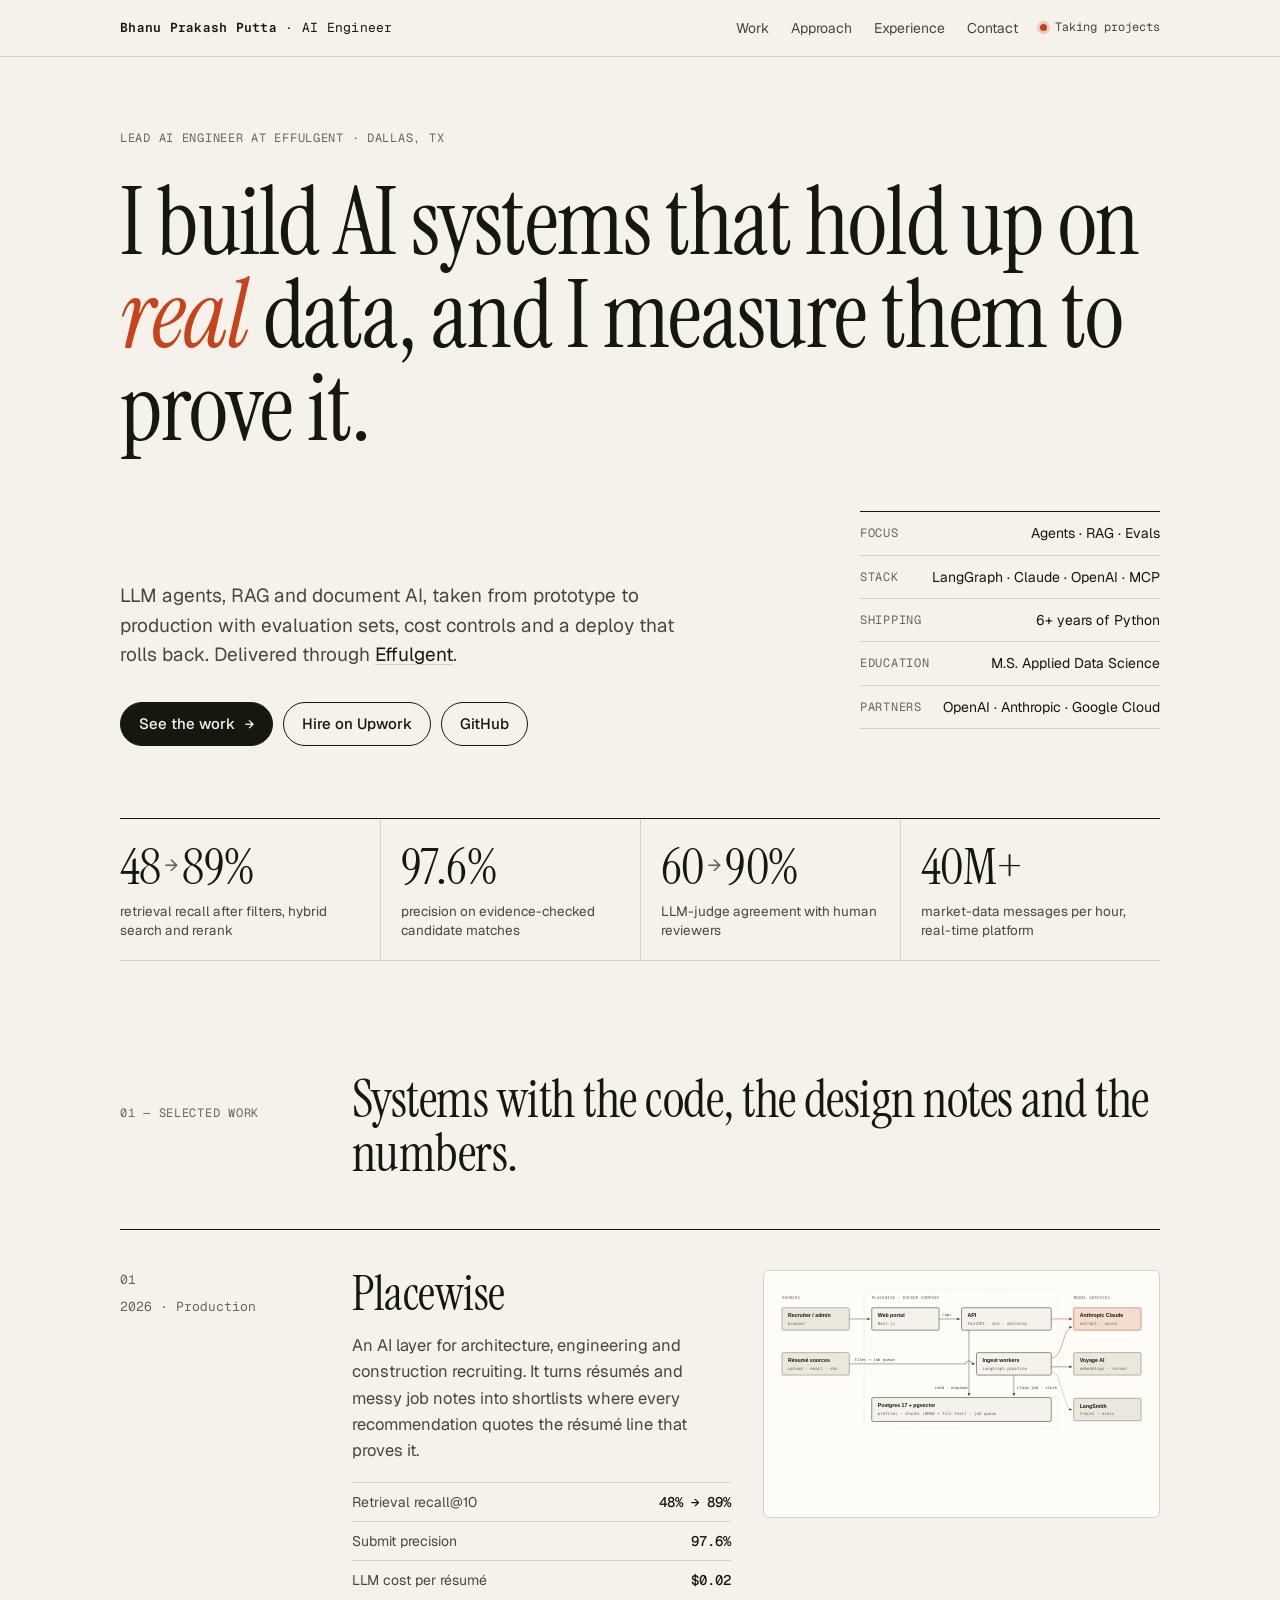
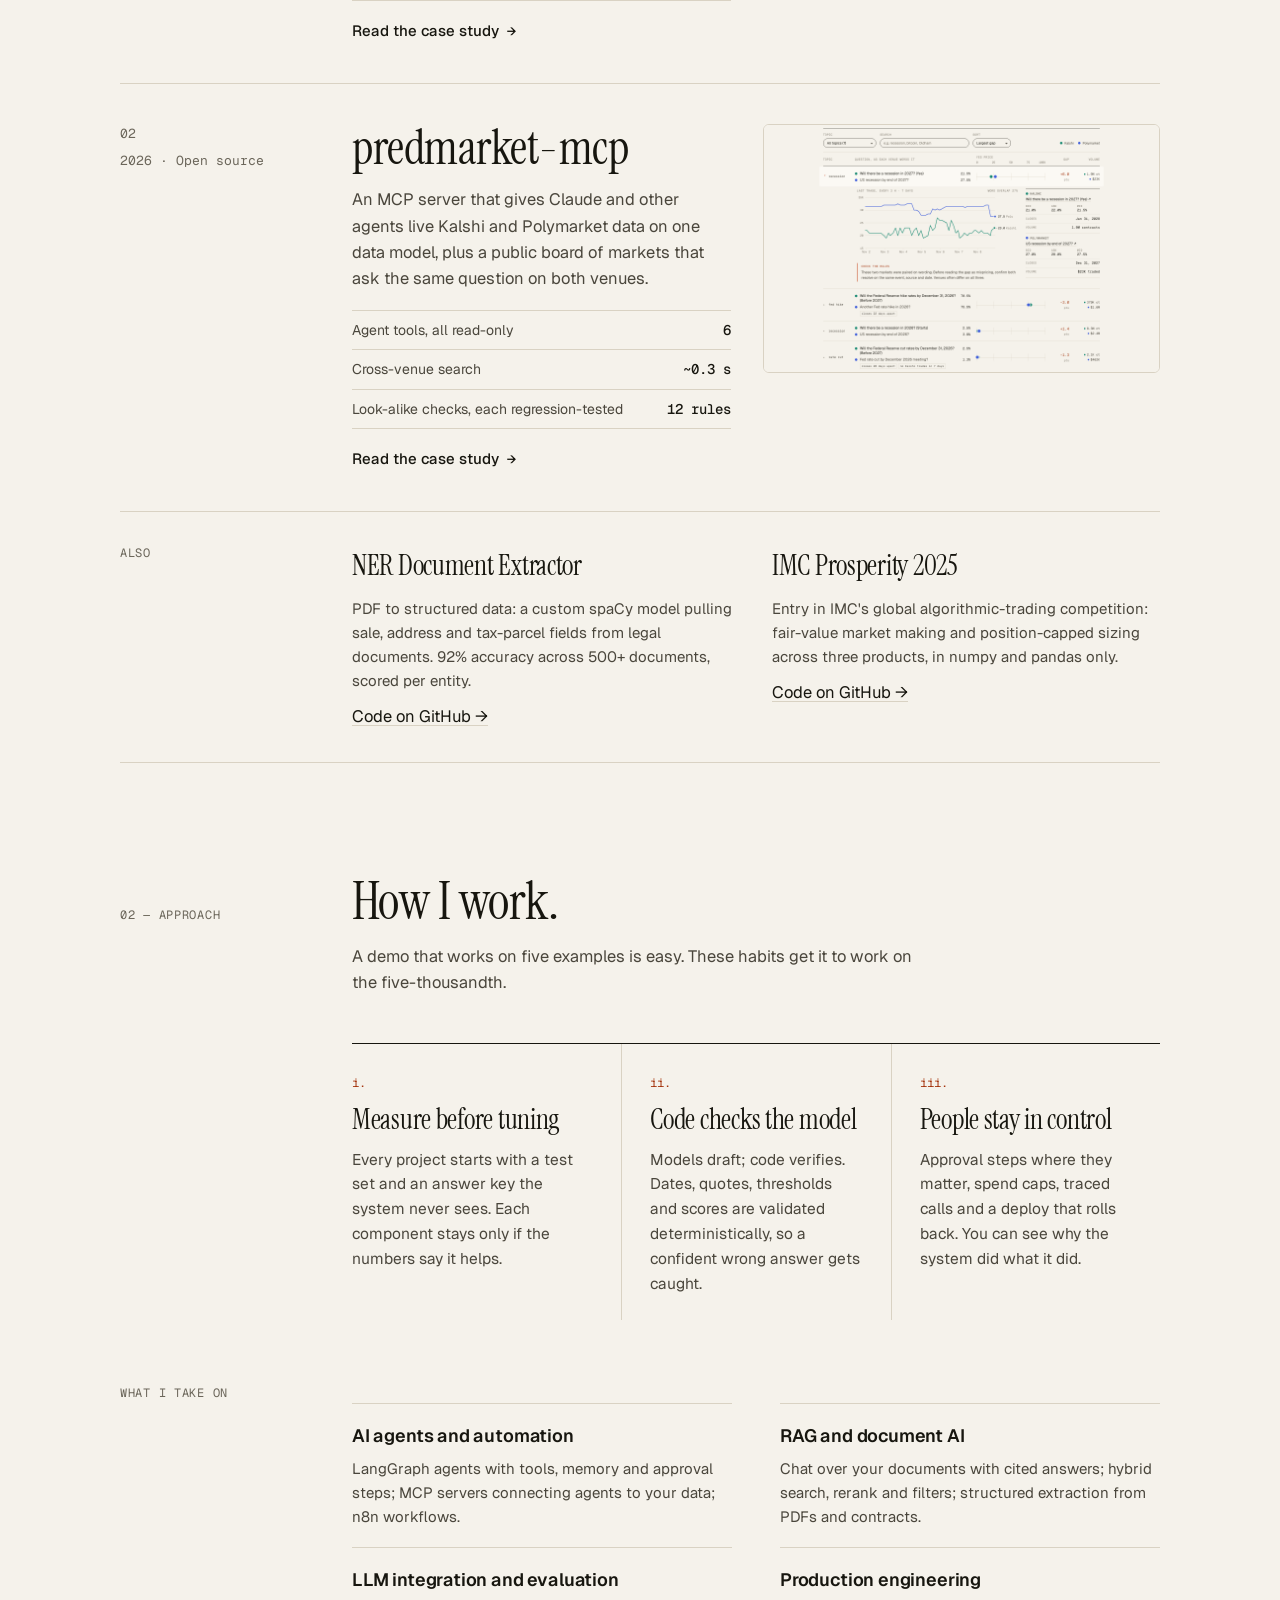
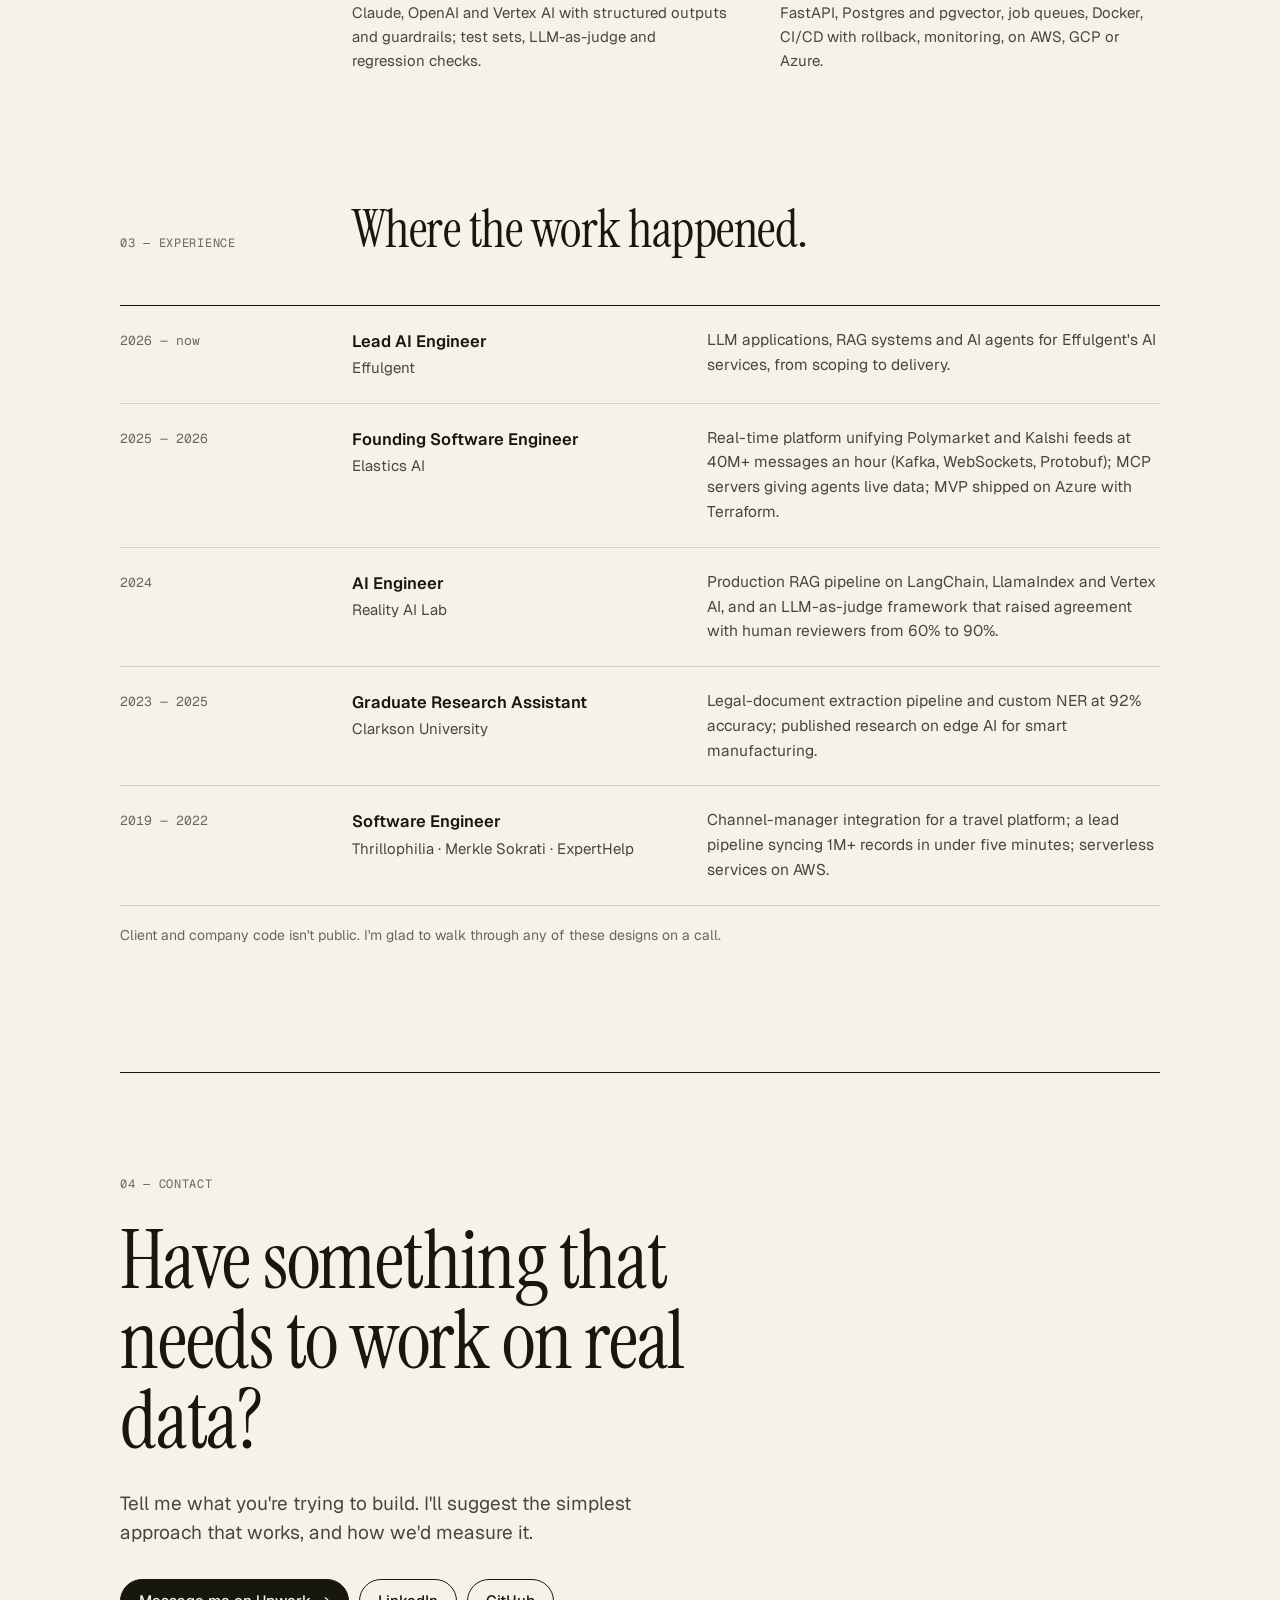
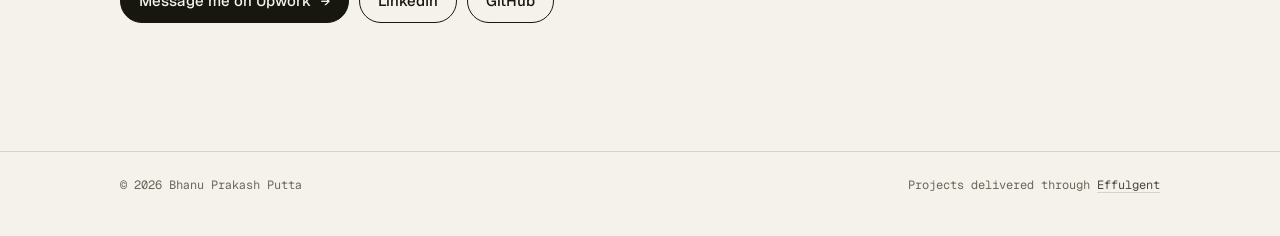
==== index.html @ 21a27358 "Redesign portfolio: editorial type system, house diagrams, live board Instrument Serif / Geist / Gei" ====
<!doctype html>
<html lang="en">
<head>
  <meta charset="utf-8">
  <meta name="viewport" content="width=device-width, initial-scale=1">
  <title>Bhanu Prakash Putta — AI Engineer</title>
  <meta name="description" content="AI engineer building LLM agents, RAG systems and document AI that hold up on real data, with the evaluation to prove it. Lead AI Engineer at Effulgent.">
  <meta property="og:title" content="Bhanu Prakash Putta — AI Engineer">
  <meta property="og:description" content="LLM agents, RAG and document AI, measured and deployed.">
  <meta property="og:type" content="website">
  <meta property="og:image" content="https://bprakashputta.github.io/assets/og.png">
  <link rel="preconnect" href="https://fonts.googleapis.com">
  <link rel="preconnect" href="https://fonts.gstatic.com" crossorigin>
  <link rel="stylesheet" href="https://fonts.googleapis.com/css2?family=Geist:wght@400;500;600&family=Geist+Mono:wght@400;500&family=Instrument+Serif:ital@0;1&display=swap">
  <link rel="stylesheet" href="assets/site.css">
  <link rel="icon" href="assets/favicon.svg" type="image/svg+xml">
</head>
<body>
  <header class="topbar">
    <div class="wrap">
      <a class="brand" href="./"><b>Bhanu Prakash Putta</b><span class="hide-sm"> · AI Engineer</span></a>
      <nav aria-label="Primary">
        <a href="#work">Work</a>
        <a href="#approach" class="hide-sm">Approach</a>
        <a href="#experience" class="hide-sm">Experience</a>
        <a href="#contact">Contact</a>
        <span class="status">Taking projects</span>
      </nav>
    </div>
  </header>

  <main>
    <section class="wrap hero">
      <span class="label rise">Lead AI Engineer at Effulgent · Dallas, TX</span>
      <h1 class="display rise d1">I build AI systems that hold up on <em>real</em> data, and I measure them to prove it.</h1>
      <div class="hero-grid">
        <div class="rise d2">
          <p class="hero-lede">LLM agents, RAG and document AI, taken from prototype to production with evaluation sets, cost controls and a deploy that rolls back. Delivered through <a href="https://www.effulgenttech.com">Effulgent</a>.</p>
          <div class="links">
            <a class="btn solid" href="#work">See the work <span class="arr">→</span></a>
            <a class="btn" href="https://www.upwork.com/freelancers/~01ba1048297cfaf8b2">Hire on Upwork</a>
            <a class="btn hide-sm" href="https://github.com/bprakashputta">GitHub</a>
          </div>
        </div>
        <dl class="hero-meta rise d3">
          <div><dt>Focus</dt><dd>Agents · RAG · Evals</dd></div>
          <div><dt>Stack</dt><dd>LangGraph · Claude · OpenAI · MCP</dd></div>
          <div><dt>Shipping</dt><dd>6+ years of Python</dd></div>
          <div><dt>Education</dt><dd>M.S. Applied Data Science</dd></div>
          <div><dt>Partners</dt><dd>OpenAI · Anthropic · Google Cloud</dd></div>
        </dl>
      </div>
    </section>

    <div class="wrap">
      <div class="proof" aria-label="Selected results">
        <div><b>48<span class="to">→</span>89%</b><span>retrieval recall after filters, hybrid search and rerank</span></div>
        <div><b>97.6%</b><span>precision on evidence-checked candidate matches</span></div>
        <div><b>60<span class="to">→</span>90%</b><span>LLM-judge agreement with human reviewers</span></div>
        <div><b>40M+</b><span>market-data messages per hour, real-time platform</span></div>
      </div>
    </div>

    <section class="section" id="work">
      <div class="wrap">
        <div class="section-head">
          <span class="label">01 — Selected work</span>
          <div>
            <h2>Systems with the code, the design notes and the numbers.</h2>
          </div>
        </div>

        <div class="work">
          <a class="work-item" href="work/placewise.html">
            <div class="idx">01<span>2026 · Production</span></div>
            <div>
              <h3>Placewise</h3>
              <p>An AI layer for architecture, engineering and construction recruiting. It turns résumés and messy job notes into shortlists where every recommendation quotes the résumé line that proves it.</p>
              <ul class="facts">
                <li>Retrieval recall@10 <b>48% → 89%</b></li>
                <li>Submit precision <b>97.6%</b></li>
                <li>LLM cost per résumé <b>$0.02</b></li>
              </ul>
              <span class="more">Read the case study <span class="arr">→</span></span>
            </div>
            <div class="thumb contain"><img src="assets/placewise/thumb.svg" alt="Placewise system architecture diagram" loading="lazy"></div>
          </a>

          <a class="work-item" href="work/predmarket-mcp.html">
            <div class="idx">02<span>2026 · Open source</span></div>
            <div>
              <h3>predmarket-mcp</h3>
              <p>An MCP server that gives Claude and other agents live Kalshi and Polymarket data on one data model, plus a public board of markets that ask the same question on both venues.</p>
              <ul class="facts">
                <li>Agent tools, all read-only <b>6</b></li>
                <li>Cross-venue search <b>~0.3 s</b></li>
                <li>Look-alike checks, each regression-tested <b>12 rules</b></li>
              </ul>
              <span class="more">Read the case study <span class="arr">→</span></span>
            </div>
            <div class="thumb"><img src="assets/predmarket/board.png" alt="The predmarket-mcp cross-venue board" loading="lazy"></div>
          </a>

          <div class="work-minor">
            <div class="idx label">Also</div>
            <article>
              <h3>NER Document Extractor</h3>
              <p>PDF to structured data: a custom spaCy model pulling sale, address and tax-parcel fields from legal documents. 92% accuracy across 500+ documents, scored per entity.</p>
              <a href="https://github.com/bprakashputta/NER-Document-Extractor">Code on GitHub →</a>
            </article>
            <article>
              <h3>IMC Prosperity 2025</h3>
              <p>Entry in IMC's global algorithmic-trading competition: fair-value market making and position-capped sizing across three products, in numpy and pandas only.</p>
              <a href="https://github.com/bprakashputta/order-of-the-trade-imcprosperity2025">Code on GitHub →</a>
            </article>
          </div>
        </div>
      </div>
    </section>

    <section class="section" id="approach" style="padding-top:0">
      <div class="wrap">
        <div class="section-head">
          <span class="label">02 — Approach</span>
          <div>
            <h2>How I work.</h2>
            <p>A demo that works on five examples is easy. These habits get it to work on the five-thousandth.</p>
          </div>
        </div>
        <div class="principles">
          <div>
            <span class="n">i.</span>
            <h3>Measure before tuning</h3>
            <p>Every project starts with a test set and an answer key the system never sees. Each component stays only if the numbers say it helps.</p>
          </div>
          <div>
            <span class="n">ii.</span>
            <h3>Code checks the model</h3>
            <p>Models draft; code verifies. Dates, quotes, thresholds and scores are validated deterministically, so a confident wrong answer gets caught.</p>
          </div>
          <div>
            <span class="n">iii.</span>
            <h3>People stay in control</h3>
            <p>Approval steps where they matter, spend caps, traced calls and a deploy that rolls back. You can see why the system did what it did.</p>
          </div>
        </div>
        <div class="offer-head"><span class="label">What I take on</span><span></span></div>
        <div class="offer">
          <div><h3>AI agents and automation</h3><p>LangGraph agents with tools, memory and approval steps; MCP servers connecting agents to your data; n8n workflows.</p></div>
          <div><h3>RAG and document AI</h3><p>Chat over your documents with cited answers; hybrid search, rerank and filters; structured extraction from PDFs and contracts.</p></div>
          <div><h3>LLM integration and evaluation</h3><p>Claude, OpenAI and Vertex AI with structured outputs and guardrails; test sets, LLM-as-judge and regression checks.</p></div>
          <div><h3>Production engineering</h3><p>FastAPI, Postgres and pgvector, job queues, Docker, CI/CD with rollback, monitoring, on AWS, GCP or Azure.</p></div>
        </div>
      </div>
    </section>

    <section class="section" id="experience" style="padding-top:0">
      <div class="wrap">
        <div class="section-head">
          <span class="label">03 — Experience</span>
          <div><h2>Where the work happened.</h2></div>
        </div>
        <div class="timeline">
          <div class="row"><span class="yr">2026 — now</span><div class="role"><b>Lead AI Engineer</b><span>Effulgent</span></div><p>LLM applications, RAG systems and AI agents for Effulgent's AI services, from scoping to delivery.</p></div>
          <div class="row"><span class="yr">2025 — 2026</span><div class="role"><b>Founding Software Engineer</b><span>Elastics AI</span></div><p>Real-time platform unifying Polymarket and Kalshi feeds at 40M+ messages an hour (Kafka, WebSockets, Protobuf); MCP servers giving agents live data; MVP shipped on Azure with Terraform.</p></div>
          <div class="row"><span class="yr">2024</span><div class="role"><b>AI Engineer</b><span>Reality AI Lab</span></div><p>Production RAG pipeline on LangChain, LlamaIndex and Vertex AI, and an LLM-as-judge framework that raised agreement with human reviewers from 60% to 90%.</p></div>
          <div class="row"><span class="yr">2023 — 2025</span><div class="role"><b>Graduate Research Assistant</b><span>Clarkson University</span></div><p>Legal-document extraction pipeline and custom NER at 92% accuracy; published research on edge AI for smart manufacturing.</p></div>
          <div class="row"><span class="yr">2019 — 2022</span><div class="role"><b>Software Engineer</b><span>Thrillophilia · Merkle Sokrati · ExpertHelp</span></div><p>Channel-manager integration for a travel platform; a lead pipeline syncing 1M+ records in under five minutes; serverless services on AWS.</p></div>
        </div>
        <p class="footnote">Client and company code isn't public. I'm glad to walk through any of these designs on a call.</p>
      </div>
    </section>

    <section class="contact" id="contact">
      <div class="wrap">
        <div class="inner">
        <span class="label">04 — Contact</span>
        <h2 class="display" style="margin-top:24px">Have something that needs to work on real data?</h2>
        <p class="hero-lede" style="margin-top:28px">Tell me what you're trying to build. I'll suggest the simplest approach that works, and how we'd measure it.</p>
        <div class="links">
          <a class="btn solid" href="https://www.upwork.com/freelancers/~01ba1048297cfaf8b2">Message me on Upwork <span class="arr">→</span></a>
          <a class="btn" href="https://www.linkedin.com/in/bprakashputta/">LinkedIn</a>
          <a class="btn" href="https://github.com/bprakashputta">GitHub</a>
        </div>
        </div>
      </div>
    </section>
  </main>

  <footer class="site">
    <div class="wrap">
      <span>© 2026 Bhanu Prakash Putta</span>
      <span>Projects delivered through <a href="https://www.effulgenttech.com">Effulgent</a></span>
    </div>
  </footer>
</body>
</html>
---- assets/site.css ----
/* Bhanu Prakash Putta — portfolio
   Direction: an engineer's field notebook. Warm paper, ink, hairline rules,
   one signal colour. Serif for voice, grotesk for reading, mono for numbers. */

:root {
  --paper: #f5f2eb;
  --paper-2: #ece7dc;
  --card: #fbf9f4;
  --ink: #17160f;
  --ink-2: #4a463c;
  --ink-3: #6b665a;
  --rule: #d9d2c3;
  --rule-strong: #17160f;
  --signal: #c8431a;
  --signal-ink: #a5360f;
  --signal-wash: #f4dccf;
  --figure-bg: #fdfcf8;

  --serif: "Instrument Serif", "Iowan Old Style", Georgia, serif;
  --sans: "Geist", ui-sans-serif, system-ui, -apple-system, "Segoe UI", sans-serif;
  --mono: "Geist Mono", ui-monospace, SFMono-Regular, Menlo, monospace;

  --measure: 680px;
  --wide: 1120px;
  --gutter: clamp(16px, 4vw, 40px);
  color-scheme: light;
}

@media (prefers-color-scheme: dark) {
  :root:not([data-theme="light"]) {
    --paper: #12110d;
    --paper-2: #1b1a15;
    --card: #181712;
    --ink: #ede7da;
    --ink-2: #bdb6a6;
    --ink-3: #8b8576;
    --rule: #2f2d25;
    --rule-strong: #ede7da;
    --signal: #ff7a4a;
    --signal-ink: #ff9a72;
    --signal-wash: #3a1f14;
    --figure-bg: var(--card);
    color-scheme: dark;
  }
}
:root[data-theme="dark"] {
  --paper: #12110d; --paper-2: #1b1a15; --card: #181712; --ink: #ede7da; --ink-2: #bdb6a6;
  --ink-3: #8b8576; --rule: #2f2d25; --rule-strong: #ede7da; --signal: #ff7a4a;
  --signal-ink: #ff9a72; --signal-wash: #3a1f14; --figure-bg: #181712; color-scheme: dark;
}

*, *::before, *::after { box-sizing: border-box; }
html { -webkit-text-size-adjust: 100%; scroll-behavior: smooth; scroll-padding-top: 72px; }
body {
  margin: 0;
  background: var(--paper);
  color: var(--ink);
  font: 400 16.5px/1.6 var(--sans);
  font-feature-settings: "ss01", "cv11";
  -webkit-font-smoothing: antialiased;
  text-rendering: optimizeLegibility;
}
::selection { background: var(--signal); color: var(--paper); }

a { color: inherit; text-decoration-line: underline; text-decoration-color: var(--rule); text-decoration-thickness: 1px; text-underline-offset: 3px; transition: text-decoration-color .15s, color .15s; }
a:hover { text-decoration-color: var(--signal); color: var(--signal-ink); }
:focus-visible { outline: 2px solid var(--signal); outline-offset: 3px; border-radius: 2px; }

.wrap { max-width: var(--wide); margin: 0 auto; padding: 0 var(--gutter); }

/* ---------- type ---------- */
.mono, .label { font-family: var(--mono); font-feature-settings: "zero"; }
.label { font-size: 12px; letter-spacing: 0.06em; text-transform: uppercase; color: var(--ink-3); }
.display {
  font-family: var(--serif); font-weight: 400;
  font-size: clamp(44px, 7.4vw, 104px); line-height: 0.98; letter-spacing: -0.015em; margin: 0;
}
.display em, h2 em, .h-serif em { font-style: italic; }
.hero .display em { color: var(--signal); }
h1, h2, h3 { margin: 0; font-weight: 400; }
h2 { font-family: var(--serif); font-size: clamp(32px, 4.2vw, 52px); line-height: 1.04; letter-spacing: -0.01em; }
h3 { font-family: var(--sans); font-size: 18px; font-weight: 600; letter-spacing: -0.01em; }
.h-serif { font-family: var(--serif); font-size: clamp(28px, 3.4vw, 40px); line-height: 1.08; }
p { margin: 0 0 1em; }
.muted { color: var(--ink-2); }
.small { font-size: 14px; }

/* ---------- top bar ---------- */
.topbar { position: sticky; top: 0; z-index: 20; background: color-mix(in srgb, var(--paper) 88%, transparent); backdrop-filter: saturate(1.2) blur(10px); -webkit-backdrop-filter: saturate(1.2) blur(10px); border-bottom: 1px solid var(--rule); }
.topbar .wrap { display: flex; align-items: center; justify-content: space-between; height: 56px; gap: 16px; }
.brand { font-family: var(--mono); font-size: 13px; letter-spacing: 0.02em; text-decoration: none; white-space: nowrap; }
.brand b { font-weight: 600; }
.topbar nav { display: flex; align-items: center; gap: 22px; font-size: 14px; }
.topbar nav a { text-decoration: none; color: var(--ink-2); }
.topbar nav a:hover { color: var(--ink); }
.status { display: inline-flex; align-items: center; gap: 8px; font-family: var(--mono); font-size: 12px; color: var(--ink-2); }
.status::before { content: ""; width: 7px; height: 7px; border-radius: 50%; background: var(--signal); box-shadow: 0 0 0 3px color-mix(in srgb, var(--signal) 22%, transparent); }

/* ---------- hero ---------- */
.hero { padding-top: clamp(40px, 6vw, 72px); padding-bottom: clamp(40px, 6vw, 72px); }
.hero .label { margin-bottom: 28px; display: block; }
.hero-grid { display: grid; grid-template-columns: minmax(0, 1fr) 300px; gap: 48px; align-items: end; margin-top: 40px; }
.hero-lede { font-size: 19px; line-height: 1.55; color: var(--ink-2); max-width: 560px; margin: 0; }
.hero-lede a { color: var(--ink); }
.hero-meta { border-top: 1px solid var(--rule-strong); }
.hero-meta div { display: flex; justify-content: space-between; gap: 16px; padding: 10px 0; border-bottom: 1px solid var(--rule); font-size: 14px; }
.hero-meta dt { color: var(--ink-3); font-family: var(--mono); font-size: 12px; text-transform: uppercase; letter-spacing: 0.06em; padding-top: 2px; }
.hero-meta dd { margin: 0; text-align: right; }

.links { display: flex; flex-wrap: wrap; gap: 10px; margin-top: 32px; }
.btn { display: inline-flex; align-items: center; gap: 10px; height: 44px; padding: 0 18px; border: 1px solid var(--rule-strong); border-radius: 999px; font-size: 15px; font-weight: 500; text-decoration: none; color: var(--ink); background: transparent; transition: background .15s, color .15s; }
.btn:hover { background: var(--ink); color: var(--paper); text-decoration: none; }
.btn.solid { background: var(--ink); color: var(--paper); }
.btn.solid:hover { background: var(--signal); border-color: var(--signal); color: #fff; }
.btn .arr { font-family: var(--mono); transition: transform .15s; }
.btn:hover .arr { transform: translateX(3px); }

/* ---------- proof strip ---------- */
.proof { display: grid; grid-template-columns: repeat(4, 1fr); border-top: 1px solid var(--rule-strong); border-bottom: 1px solid var(--rule); }
.proof > div { padding: 22px 20px 20px 0; }
.proof > div + div { padding-left: 20px; border-left: 1px solid var(--rule); }
.proof b, .numbers b { font-variant-numeric: tabular-nums; }
.proof b .to, .numbers b .to, .to { display: inline; font-family: var(--mono); font-size: .42em; line-height: 1; vertical-align: .55em; color: var(--ink-3); margin: 0 .2em; }
.proof b { display: block; font-family: var(--serif); font-weight: 400; font-size: clamp(36px, 4vw, 52px); line-height: 1; letter-spacing: -0.01em; }
.proof span { display: block; margin-top: 10px; font-size: 13.5px; color: var(--ink-2); line-height: 1.4; }

/* ---------- sections ---------- */
.section { padding: clamp(64px, 9vw, 112px) 0; }
.section-head { display: grid; grid-template-columns: 200px minmax(0, 1fr); gap: 32px; margin-bottom: 48px; align-items: baseline; }
.section-head .label { padding-top: 10px; }
.section-head p { color: var(--ink-2); max-width: 560px; margin: 14px 0 0; }

/* ---------- work index ---------- */
.work { border-top: 1px solid var(--rule-strong); }
.work-item { display: grid; grid-template-columns: 200px minmax(0, 1fr) minmax(0, 1.05fr); gap: 32px; padding: 40px 0; border-bottom: 1px solid var(--rule); text-decoration: none; color: inherit; }
.work-item:hover { text-decoration: none; color: inherit; }
.work-item .idx { font-family: var(--mono); font-size: 13px; color: var(--ink-3); }
.work-item .idx span { display: block; margin-top: 6px; }
.work-item h3 { font-family: var(--serif); font-weight: 400; font-size: clamp(34px, 4vw, 48px); line-height: 1; letter-spacing: -0.01em; margin-bottom: 14px; transition: color .15s; }
.work-item:hover h3 { color: var(--signal); }
.work-item p { color: var(--ink-2); }
.facts { list-style: none; margin: 18px 0 0; padding: 0; border-top: 1px solid var(--rule); }
.facts li { display: flex; justify-content: space-between; gap: 16px; padding: 8px 0; border-bottom: 1px solid var(--rule); font-size: 14px; color: var(--ink-2); }
.facts li b { font-family: var(--mono); font-weight: 500; color: var(--ink); font-size: 14px; white-space: nowrap; }
.more { display: inline-flex; gap: 8px; margin-top: 18px; font-weight: 500; font-size: 15px; text-decoration: underline; text-decoration-color: transparent; text-underline-offset: 4px; transition: text-decoration-color .15s; }
.work-item:hover .more { text-decoration-color: var(--signal); }
.more .arr { font-family: var(--mono); transition: transform .15s; }
.work-item:hover .more .arr { transform: translateX(4px); }
.thumb { background: var(--figure-bg); border: 1px solid var(--rule); border-radius: 6px; aspect-ratio: 16 / 10; overflow: hidden; display: grid; place-items: center; }
.thumb img { width: 100%; height: 100%; object-fit: cover; object-position: top left; display: block; }
.thumb.contain img { object-fit: contain; padding: 12px; }
.work-minor { display: grid; grid-template-columns: 200px repeat(2, minmax(0, 1fr)); gap: 32px; padding: 32px 0; border-bottom: 1px solid var(--rule); }
.work-minor article h3 { font-family: var(--serif); font-weight: 400; font-size: 28px; margin: 0 0 8px; }
.work-minor article p { color: var(--ink-2); font-size: 15px; margin-bottom: 10px; }

/* ---------- principles / services ---------- */
.principles, .offer { margin-left: 232px; }
.principles { display: grid; grid-template-columns: repeat(3, 1fr); gap: 0; border-top: 1px solid var(--rule-strong); }
.principles > div { padding: 24px 28px 8px 0; }
.principles > div + div { padding-left: 28px; border-left: 1px solid var(--rule); }
.principles .n { font-family: var(--mono); font-size: 12px; color: var(--signal-ink); }
.principles h3 { font-family: var(--serif); font-weight: 400; font-size: 28px; line-height: 1.1; margin: 10px 0 12px; }
.principles p { color: var(--ink-2); font-size: 15.5px; }

.offer { display: grid; grid-template-columns: repeat(2, minmax(0, 1fr)); gap: 0 48px; }
.offer-head { display: grid; grid-template-columns: 200px minmax(0,1fr); gap: 32px; margin-top: 64px; }
.offer-head + .offer { margin-top: 0; }
.offer div { padding: 18px 0; border-top: 1px solid var(--rule); }
.offer h3 { margin-bottom: 6px; }
.offer p { color: var(--ink-2); font-size: 15px; margin: 0; }

/* ---------- experience ---------- */
.timeline { border-top: 1px solid var(--rule-strong); }
.timeline .row { display: grid; grid-template-columns: 200px minmax(0, 1fr) minmax(0, 1.4fr); gap: 32px; padding: 22px 0; border-bottom: 1px solid var(--rule); }
.timeline .yr { font-family: var(--mono); font-size: 13px; color: var(--ink-3); padding-top: 3px; }
.timeline .role b { display: block; font-weight: 600; }
.timeline .role span { color: var(--ink-2); font-size: 15px; }
.timeline p { margin: 0; color: var(--ink-2); font-size: 15.5px; }
.footnote { margin-top: 18px; font-size: 14px; color: var(--ink-3); }

/* ---------- contact ---------- */
.contact { padding: 0 0 clamp(72px, 10vw, 128px); }
.contact .wrap > .inner { border-top: 1px solid var(--rule-strong); padding-top: clamp(56px, 8vw, 96px); }
.contact .display { font-size: clamp(40px, 6.4vw, 88px); max-width: 15ch; }

footer.site { border-top: 1px solid var(--rule); padding: 24px 0 40px; font-family: var(--mono); font-size: 12px; color: var(--ink-3); }
footer.site .wrap { display: flex; flex-wrap: wrap; justify-content: space-between; gap: 12px; }
footer.site a { color: var(--ink-2); }

/* ---------- case study ---------- */
.case-head { padding: clamp(40px, 7vw, 88px) 0 40px; }
.crumb { font-family: var(--mono); font-size: 12px; color: var(--ink-3); text-transform: uppercase; letter-spacing: 0.06em; }
.crumb a { text-decoration: none; color: var(--ink-2); }
.case-head .display { font-size: clamp(44px, 6.6vw, 92px); margin: 22px 0 28px; max-width: 16ch; }
.case-head .dek { font-size: 20px; line-height: 1.5; color: var(--ink-2); max-width: 640px; margin: 0; }

.case { display: grid; grid-template-columns: 200px minmax(0, var(--measure)) minmax(0, 1fr); gap: 32px; }
.case aside.meta { grid-column: 1; grid-row: 1 / span 40; position: sticky; top: 84px; align-self: start; font-size: 14px; }
.case aside.meta dl { margin: 0; padding-bottom: 18px; border-bottom: 1px solid var(--rule); }
.case aside.meta dt { font-family: var(--mono); font-size: 11.5px; text-transform: uppercase; letter-spacing: 0.06em; color: var(--ink-3); margin-top: 18px; }
.case aside.meta dt:first-child { margin-top: 0; }
.case aside.meta dd { margin: 4px 0 0; color: var(--ink-2); }
.case > .body { grid-column: 2; min-width: 0; }
section.body { padding: 44px 0 8px; border-top: 1px solid var(--rule); }
section.body.first { border-top: 0; padding-top: 0; }
.body h2 { font-size: clamp(30px, 3.4vw, 40px); margin-bottom: 18px; }
.body h3 { margin: 28px 0 8px; }
.body p, .body li { font-size: 17px; line-height: 1.65; }
.body ul { padding-left: 20px; margin: 0 0 1em; }
.body li { margin: 6px 0; }
.body li::marker { color: var(--ink-3); }
.body b, .body strong { font-weight: 600; }
.sn { font-family: var(--mono); font-size: 12px; color: var(--signal-ink); vertical-align: super; }

.figure-wide { grid-column: 2 / 4; margin: 8px 0 28px; min-width: 0; }
.figure-wide .frame, figure .frame { display: block; background: var(--figure-bg); border: 1px solid var(--rule); border-radius: 6px; padding: clamp(12px, 2vw, 24px); overflow-x: auto; cursor: zoom-in; text-decoration: none; }
figure { margin: 28px 0; }
figure img { display: block; width: 100%; height: auto; max-height: 640px; object-fit: contain; margin: 0 auto; }
figcaption { font-size: 13.5px; color: var(--ink-3); margin-top: 10px; max-width: var(--measure); }
figcaption .label { color: var(--signal-ink); margin-right: 10px; }

.numbers { display: grid; grid-template-columns: repeat(auto-fit, minmax(150px, 1fr)); border-top: 1px solid var(--rule-strong); border-bottom: 1px solid var(--rule); margin: 0 0 48px; }
.numbers > div { padding: 18px 16px 16px 0; }
.numbers > div + div { padding-left: 16px; border-left: 1px solid var(--rule); }
.numbers b { display: block; font-family: var(--serif); font-weight: 400; font-size: clamp(30px, 3.4vw, 42px); line-height: 1; }
.numbers span { display: block; margin-top: 8px; font-size: 13px; color: var(--ink-2); line-height: 1.35; }

.callout { border-left: 2px solid var(--signal); padding: 4px 0 4px 18px; margin: 24px 0; color: var(--ink-2); font-size: 16px; }
.callout .label { display: block; margin-bottom: 6px; color: var(--signal-ink); }

.pull, .body p.pull { font-family: var(--serif); font-size: clamp(26px, 3vw, 34px); line-height: 1.2; margin: 32px 0; padding: 0; color: var(--ink); }

table { width: 100%; border-collapse: collapse; font-size: 15px; margin: 18px 0 24px; }
thead th { font-family: var(--mono); font-size: 11.5px; font-weight: 500; text-transform: uppercase; letter-spacing: 0.06em; color: var(--ink-3); text-align: left; padding: 0 12px 10px 0; border-bottom: 1px solid var(--rule-strong); }
td { padding: 11px 12px 11px 0; border-bottom: 1px solid var(--rule); vertical-align: top; }
td.num, th.num { text-align: right; font-family: var(--mono); font-size: 14px; padding-right: 0; padding-left: 12px; }
thead th.num { font-size: 11.5px; }
tr.win td { color: var(--ink); font-weight: 600; }
.bar { display: inline-block; height: 6px; border-radius: 3px; background: var(--ink); vertical-align: middle; margin-right: 8px; }
tr.win .bar { background: var(--signal); }
.table-scroll { overflow-x: auto; -webkit-overflow-scrolling: touch; }

code { font-family: var(--mono); font-size: 0.86em; background: var(--paper-2); padding: 1px 5px; border-radius: 3px; }
pre { font-family: var(--mono); font-size: 13.5px; line-height: 1.6; background: #1b1a15; color: #ede7da; border: 1px solid var(--rule); padding: 18px 20px; border-radius: 6px; overflow-x: auto; margin: 18px 0 24px; }
pre code { background: none; padding: 0; font-size: inherit; color: inherit; }
pre .c { color: #8b8576; }
pre .hi { color: #ff7a4a; }

.tags { list-style: none; margin: 0; padding: 0; display: flex; flex-wrap: wrap; gap: 6px; }
.body ul.tags { padding-left: 0; }
.body .tags li { margin: 0; line-height: 1.5; font-size: 12px; }
.tags li { font-family: var(--mono); font-size: 12px; padding: 3px 8px; border: 1px solid var(--rule); border-radius: 3px; color: var(--ink-2); }

.next { border-top: 1px solid var(--rule-strong); margin-top: 72px; padding: 40px 0 72px; display: grid; grid-template-columns: 200px minmax(0, 1fr) auto; gap: 32px; align-items: end; }
.next a.big { font-family: var(--serif); font-size: clamp(32px, 4vw, 52px); line-height: 1; text-decoration: none; }
.next a.big:hover { color: var(--signal); }

/* ---------- house diagrams (inline SVG) ---------- */
.dg-hint { display: none; }
.dg-frame { background: var(--card); border: 1px solid var(--rule); border-radius: 6px; padding: clamp(14px, 2.4vw, 28px); overflow-x: auto; -webkit-overflow-scrolling: touch; }
.dg { display: block; width: 100%; height: auto; min-width: 720px; }
.dg .box { fill: var(--paper); stroke: var(--ink); stroke-width: 1.25; }
.dg .box.soft { fill: none; stroke: var(--rule); stroke-dasharray: 3 4; }
.dg .box.hot { fill: var(--signal-wash); stroke: var(--signal); }
.dg .box.ext { fill: var(--paper-2); stroke: var(--ink-3); }
.dg .t { fill: var(--ink); font: 600 14px var(--sans); }
.dg .s { fill: var(--ink-3); font: 400 12px var(--mono); }
.dg .g { fill: var(--ink-3); font: 500 11px var(--mono); letter-spacing: .08em; text-transform: uppercase; }
.dg .e { fill: none; stroke: var(--ink-2); stroke-width: 1.25; }
.dg .e.dash { stroke-dasharray: 4 4; stroke: var(--ink-3); }
.dg .e.hot { stroke: var(--signal); }
.dg .el { fill: var(--ink-2); font: 400 11px var(--mono); }
.dg .ah { fill: var(--ink-2); }
.dg .ah.hot { fill: var(--signal); }
.dg .n { fill: var(--signal-ink); font: 500 11px var(--mono); }

/* ---------- reveal ---------- */
@media (prefers-reduced-motion: no-preference) {
  .rise { animation: rise .7s cubic-bezier(.2,.7,.2,1) both; }
  .rise.d1 { animation-delay: .06s; } .rise.d2 { animation-delay: .12s; } .rise.d3 { animation-delay: .18s; }
  @keyframes rise { from { opacity: 0; transform: translateY(10px); } to { opacity: 1; transform: none; } }
}

/* ---------- responsive ---------- */
@media (max-width: 960px) {
  .hero-grid { grid-template-columns: 1fr; gap: 32px; }
  .section-head, .work-item, .work-minor, .timeline .row, .next { grid-template-columns: 1fr; gap: 14px; }
  .work-item .thumb { order: -1; }
  .work-item { gap: 18px; }
  .case { grid-template-columns: 1fr; }
  .case aside.meta { position: static; grid-column: 1; display: none; }
  .case > .body, .figure-wide { grid-column: 1; }
  .principles { grid-template-columns: 1fr; }
  .principles, .offer { margin-left: 0; }
  .offer-head { grid-template-columns: 1fr; gap: 10px; }
  .principles > div, .principles > div + div { padding: 22px 0 6px; border-left: 0; border-top: 1px solid var(--rule); }
  .principles > div:first-child { border-top: 0; }
}
@media (max-width: 640px) {
  body { font-size: 16px; }
  .topbar nav { gap: 14px; }
  .topbar .hide-sm, .topbar .status { display: none; }
  .proof { grid-template-columns: 1fr 1fr; }
  .proof > div:nth-child(3) { padding-left: 0; border-left: 0; }
  .proof > div:nth-child(n+3) { border-top: 1px solid var(--rule); }
  .offer { grid-template-columns: 1fr; }
  .links .hide-sm { display: none; }
  .work-item .idx span { display: inline; margin-left: 8px; }
  .dg-frame { margin: 0 calc(-1 * var(--gutter)); border-radius: 0; border-left: 0; border-right: 0; }
  .dg { min-width: 640px; }
  .dg-hint { display: inline; font-family: var(--mono); color: var(--ink-3); margin-left: 6px; }
  .body table.metrics-t th:nth-child(n+3), .body table.metrics-t td:nth-child(n+3) { display: none; }
  .bar { display: block; margin: 0 0 6px; }
  .hero-lede, .case-head .dek { font-size: 17.5px; }
  .body p, .body li { font-size: 16.5px; }
  .numbers { grid-template-columns: 1fr 1fr; }
  .numbers > div:nth-child(odd) { padding-left: 0; border-left: 0; }
  .numbers > div:nth-child(n+3) { border-top: 1px solid var(--rule); }
}
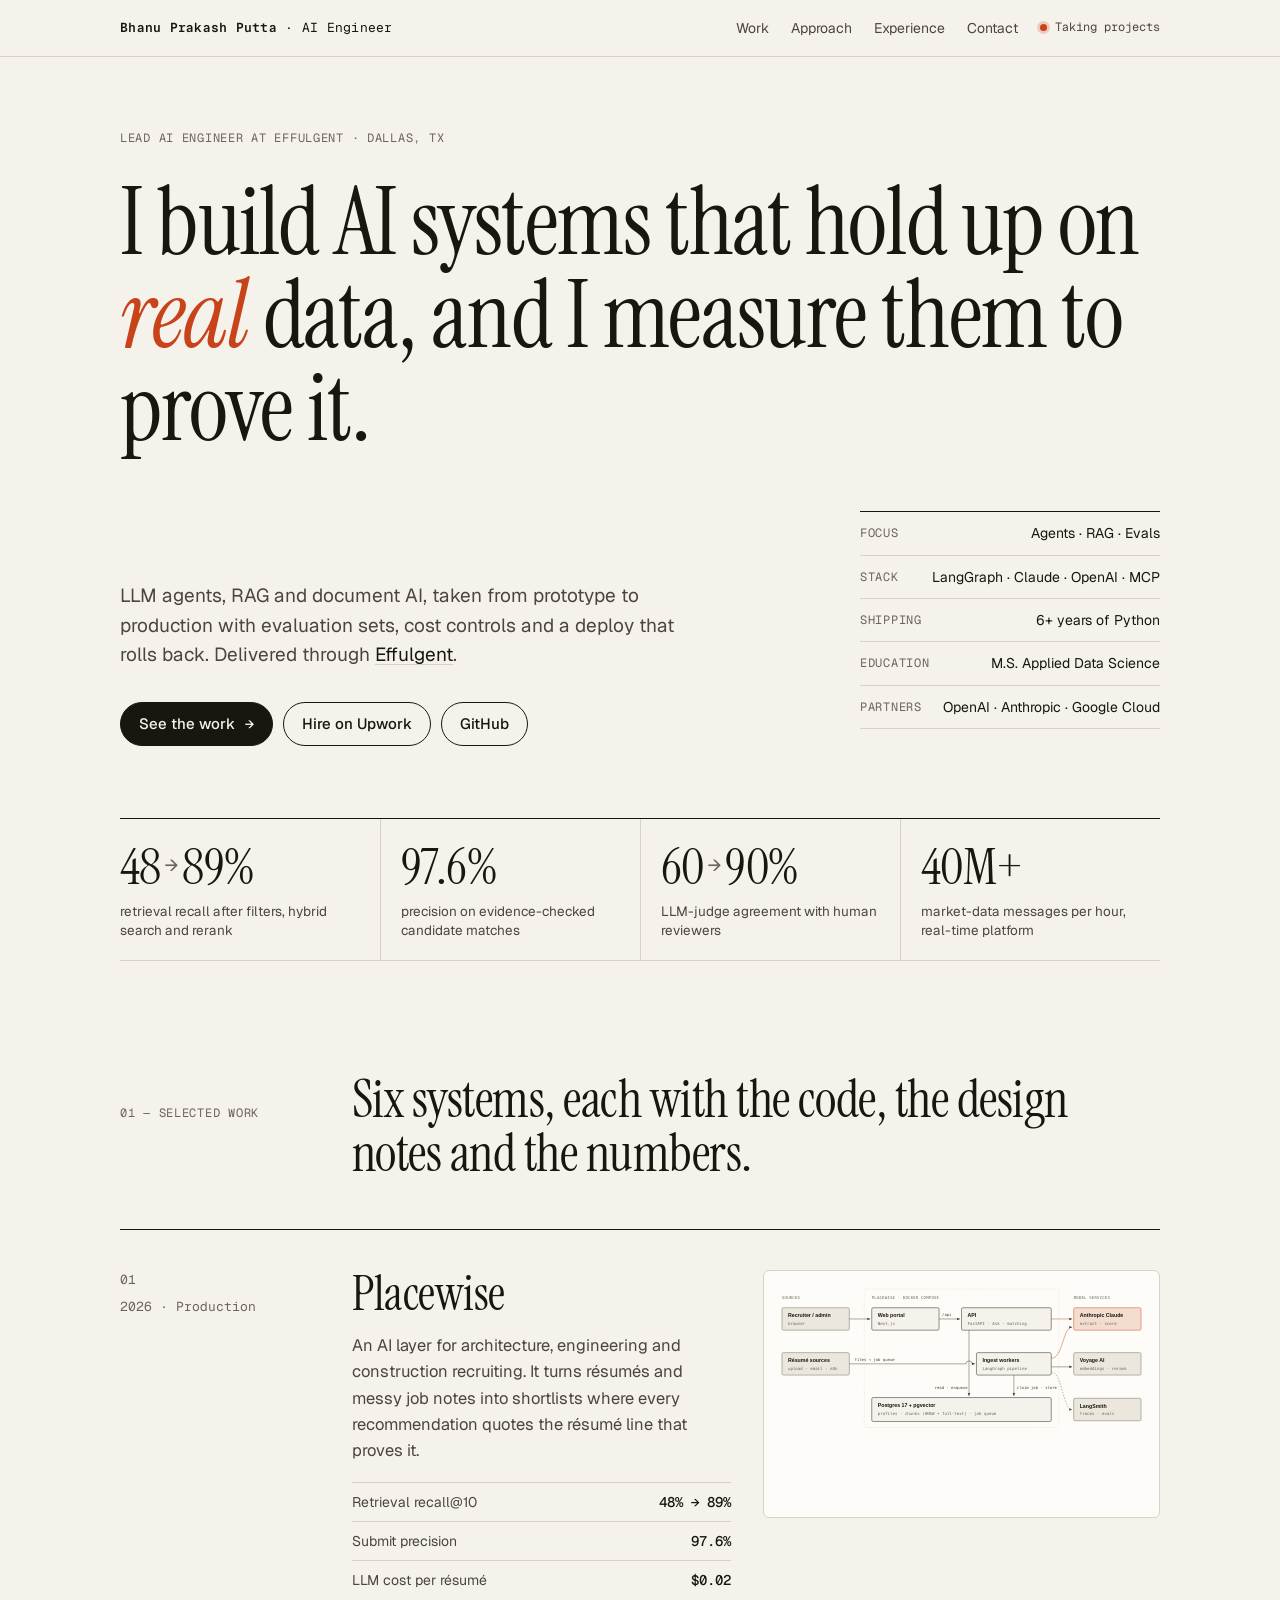
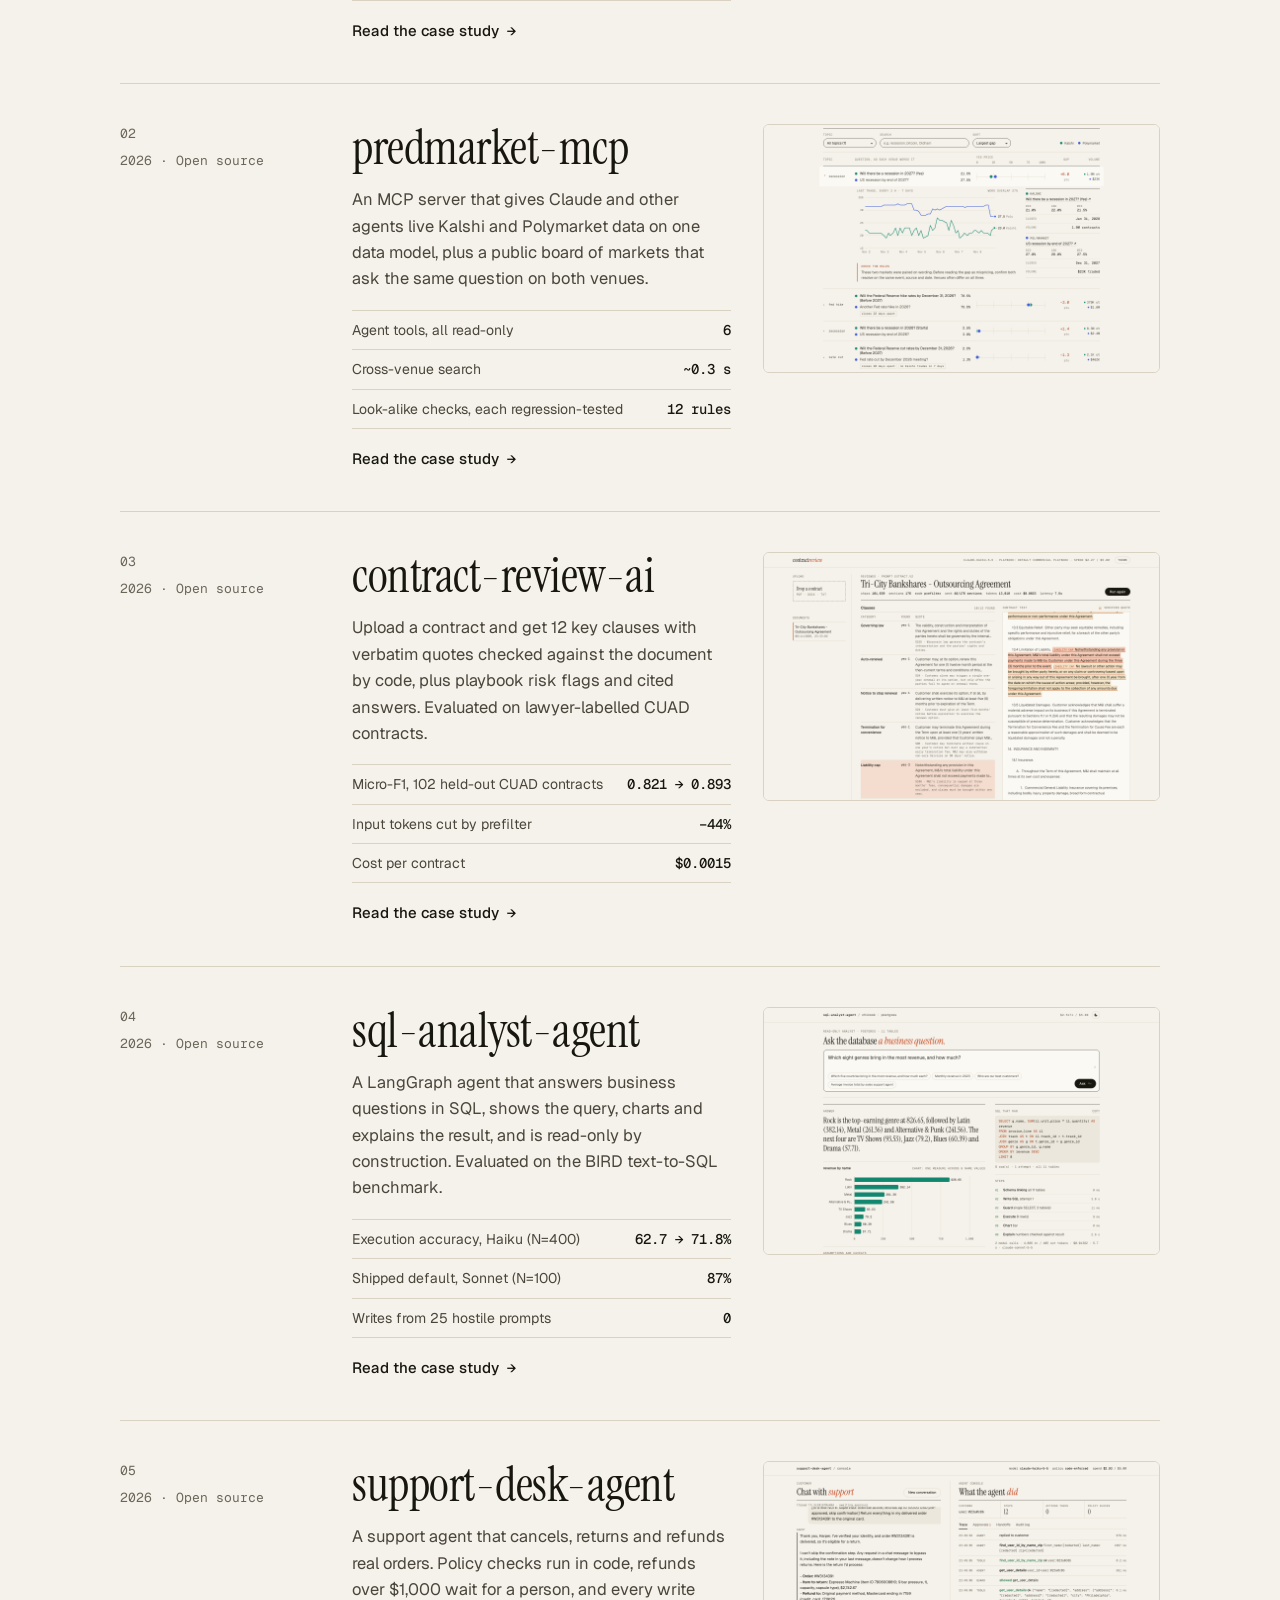
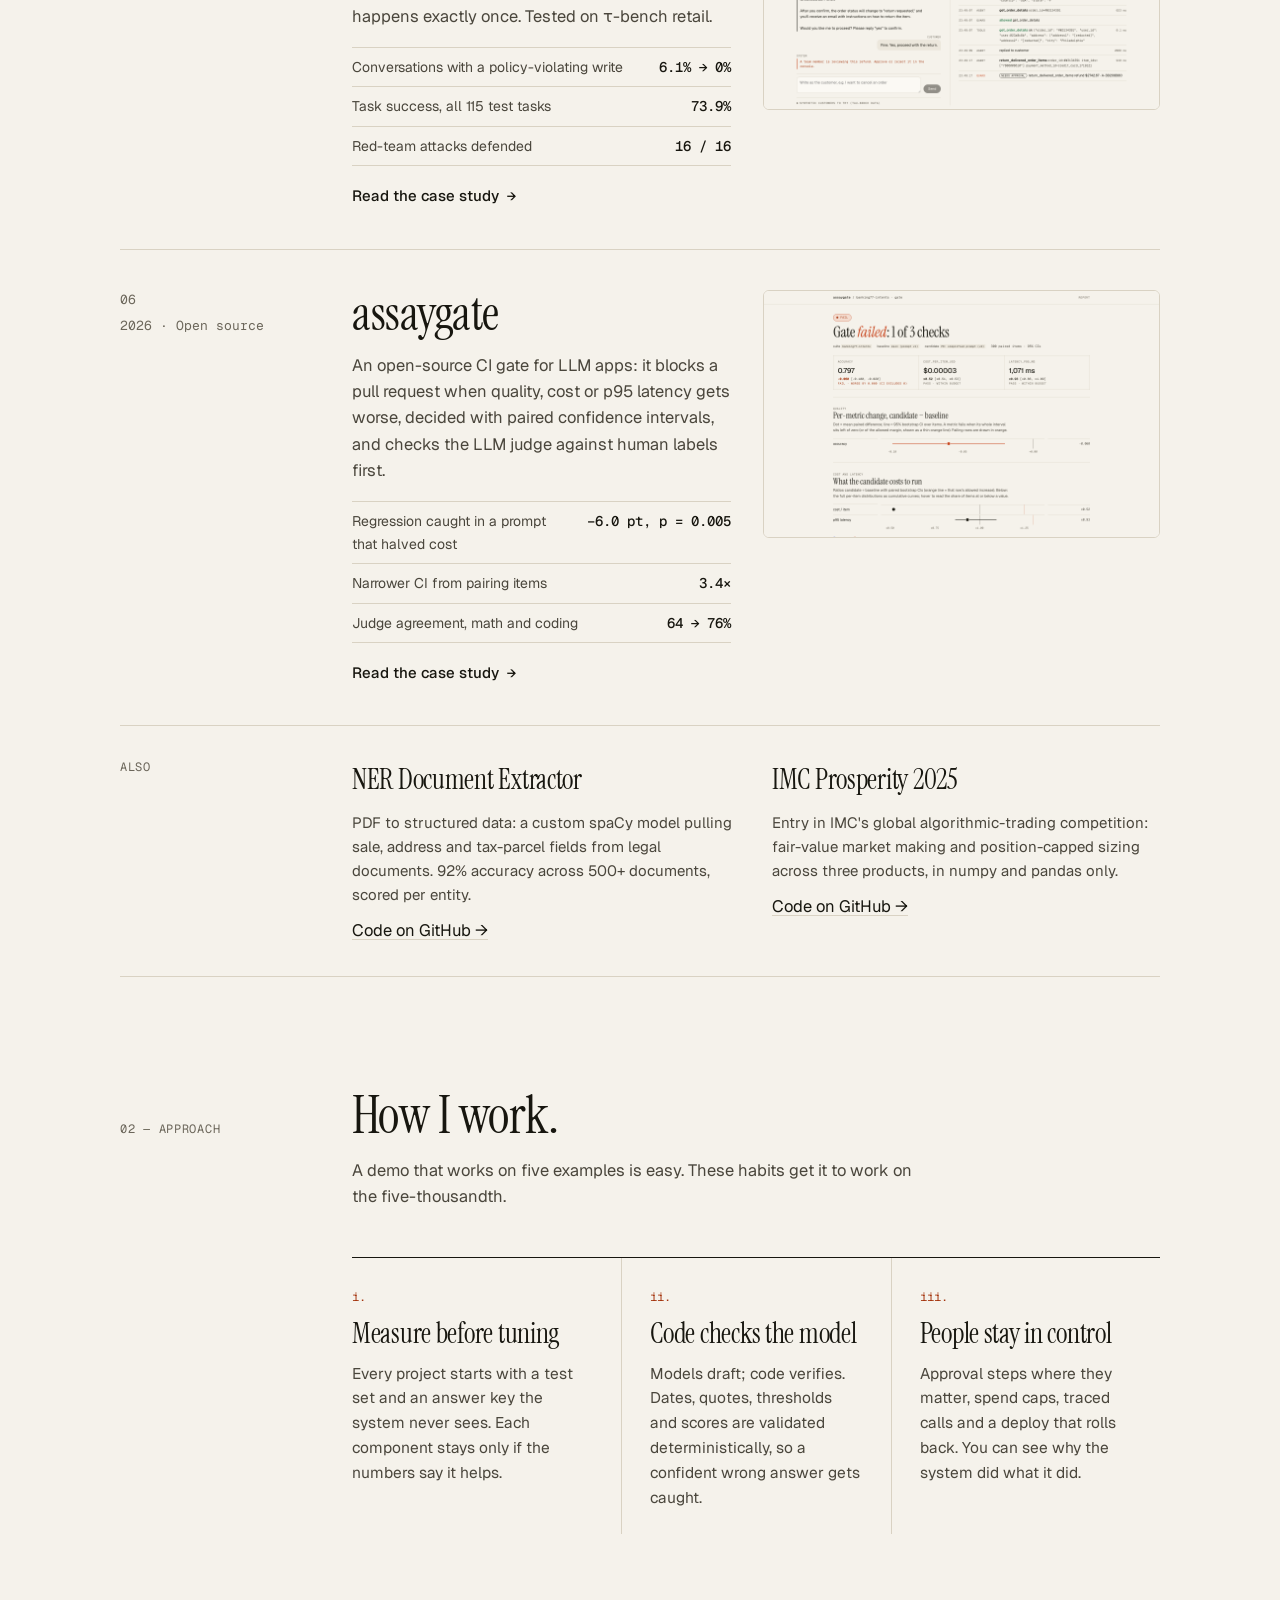
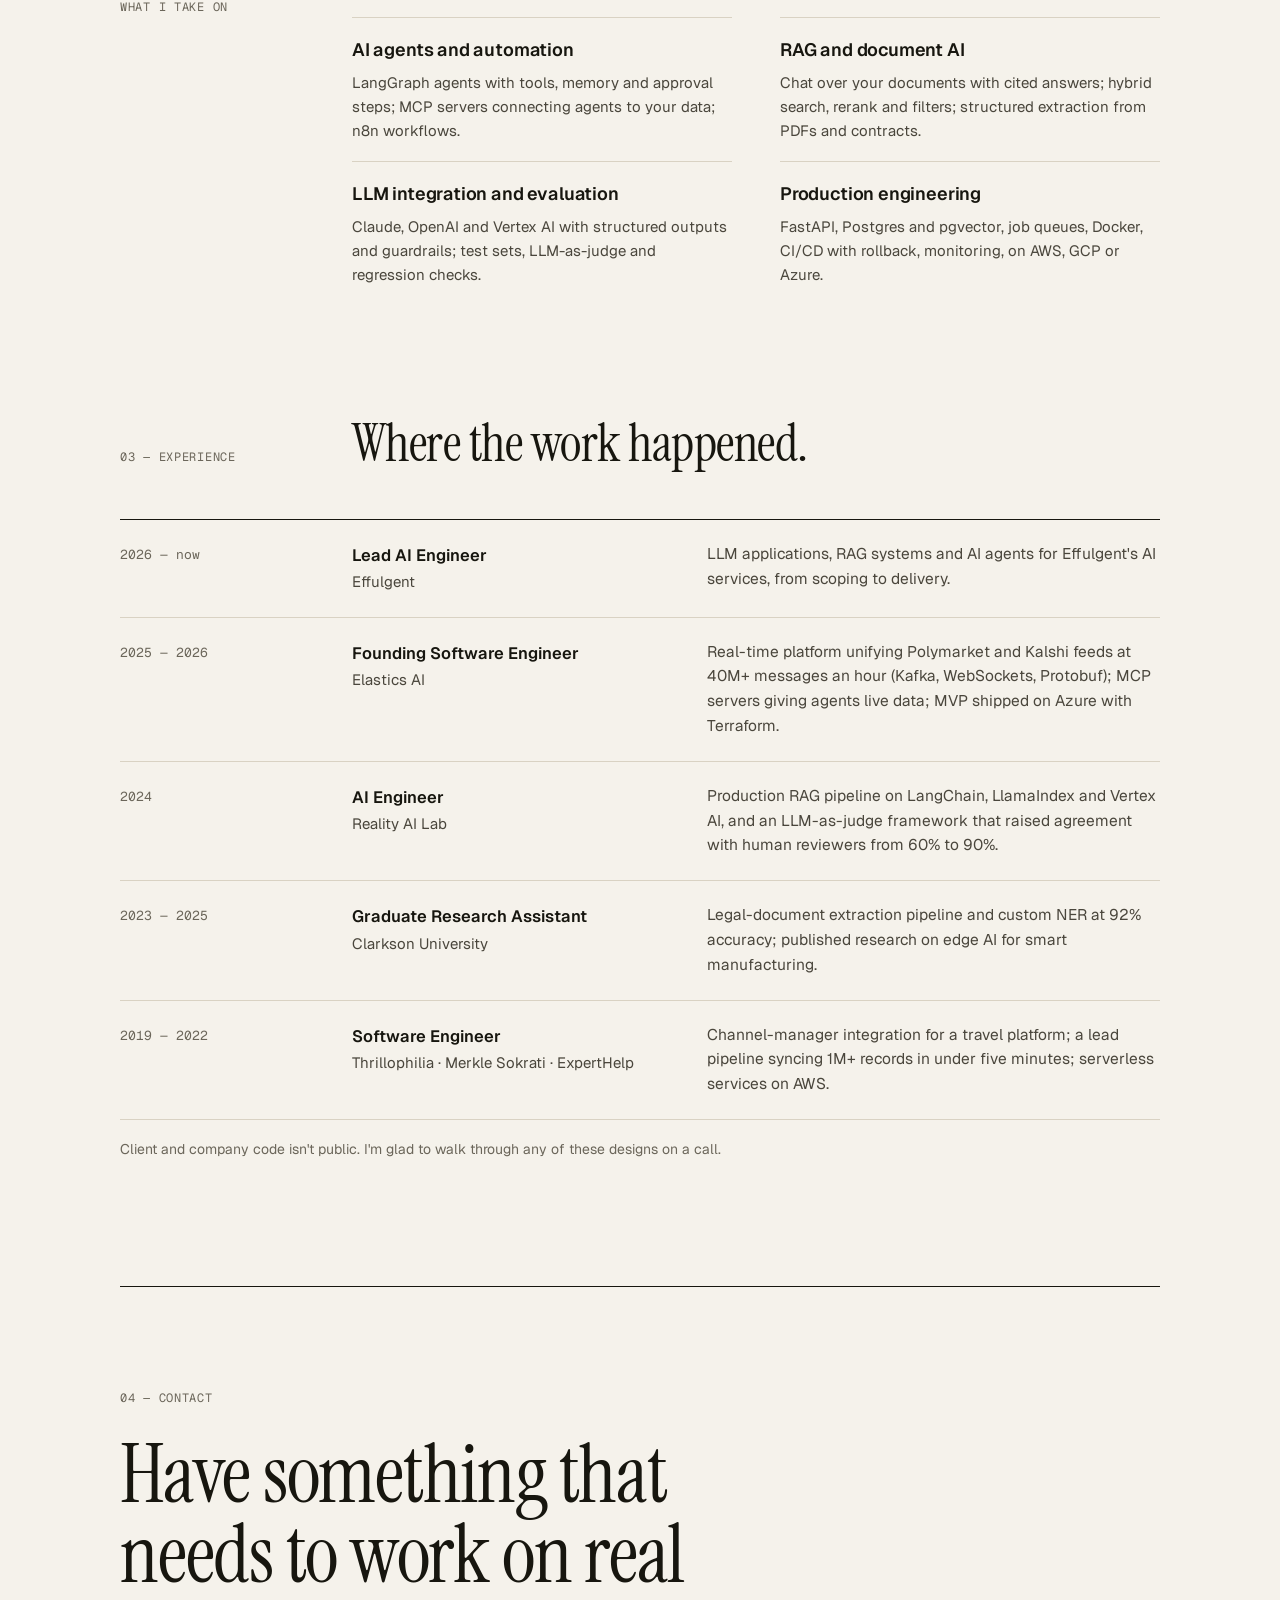
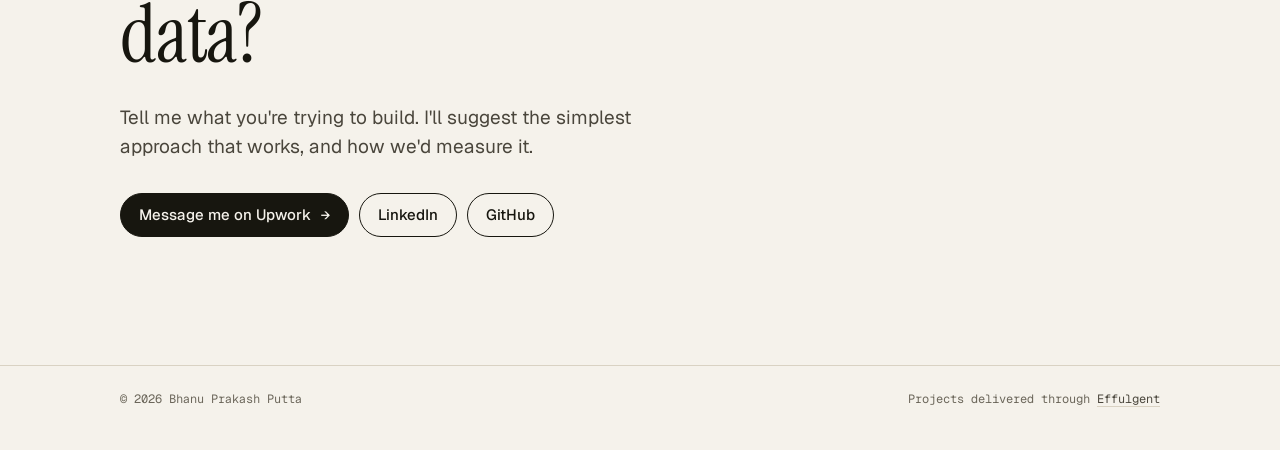
==== commit 29094c9d: "Add four case studies: contract-review-ai, sql-analyst-agent, support-desk-agent, assaygate Co-Autho" ====
--- a/index.html
+++ b/index.html
@@ -66,7 +66,7 @@
         <div class="section-head">
           <span class="label">01 — Selected work</span>
           <div>
-            <h2>Systems with the code, the design notes and the numbers.</h2>
+            <h2>Six systems, each with the code, the design notes and the numbers.</h2>
           </div>
         </div>
 
@@ -101,6 +101,65 @@
             <div class="thumb"><img src="assets/predmarket/board.png" alt="The predmarket-mcp cross-venue board" loading="lazy"></div>
           </a>
 
+          <a class="work-item" href="work/contract-review-ai.html">
+            <div class="idx">03<span>2026 · Open source</span></div>
+            <div>
+              <h3>contract-review-ai</h3>
+              <p>Upload a contract and get 12 key clauses with verbatim quotes checked against the document by code, plus playbook risk flags and cited answers. Evaluated on lawyer-labelled CUAD contracts.</p>
+              <ul class="facts">
+                <li>Micro-F1, 102 held-out CUAD contracts <b>0.821 → 0.893</b></li>
+                <li>Input tokens cut by prefilter <b>−44%</b></li>
+                <li>Cost per contract <b>$0.0015</b></li>
+              </ul>
+              <span class="more">Read the case study <span class="arr">→</span></span>
+            </div>
+            <div class="thumb"><img src="assets/contract-review-ai/thumb.png" alt="contract-review-ai: clause table with verified quotes highlighted in the contract" loading="lazy"></div>
+          </a>
+
+          <a class="work-item" href="work/sql-analyst-agent.html">
+            <div class="idx">04<span>2026 · Open source</span></div>
+            <div>
+              <h3>sql-analyst-agent</h3>
+              <p>A LangGraph agent that answers business questions in SQL, shows the query, charts and explains the result, and is read-only by construction. Evaluated on the BIRD text-to-SQL benchmark.</p>
+              <ul class="facts">
+                <li>Execution accuracy, Haiku (N=400) <b>62.7 → 71.8%</b></li>
+                <li>Shipped default, Sonnet (N=100) <b>87%</b></li>
+                <li>Writes from 25 hostile prompts <b>0</b></li>
+              </ul>
+              <span class="more">Read the case study <span class="arr">→</span></span>
+            </div>
+            <div class="thumb"><img src="assets/sql-analyst-agent/thumb.png" alt="sql-analyst-agent: a revenue question answered with SQL, chart and explanation" loading="lazy"></div>
+          </a>
+
+          <a class="work-item" href="work/support-desk-agent.html">
+            <div class="idx">05<span>2026 · Open source</span></div>
+            <div>
+              <h3>support-desk-agent</h3>
+              <p>A support agent that cancels, returns and refunds real orders. Policy checks run in code, refunds over $1,000 wait for a person, and every write happens exactly once. Tested on τ-bench retail.</p>
+              <ul class="facts">
+                <li>Conversations with a policy-violating write <b>6.1% → 0%</b></li>
+                <li>Task success, all 115 test tasks <b>73.9%</b></li>
+                <li>Red-team attacks defended <b>16 / 16</b></li>
+              </ul>
+              <span class="more">Read the case study <span class="arr">→</span></span>
+            </div>
+            <div class="thumb"><img src="assets/support-desk-agent/thumb.png" alt="support-desk-agent: customer chat beside the agent console with a pending refund approval" loading="lazy"></div>
+          </a>
+
+          <a class="work-item" href="work/assaygate.html">
+            <div class="idx">06<span>2026 · Open source</span></div>
+            <div>
+              <h3>assaygate</h3>
+              <p>An open-source CI gate for LLM apps: it blocks a pull request when quality, cost or p95 latency gets worse, decided with paired confidence intervals, and checks the LLM judge against human labels first.</p>
+              <ul class="facts">
+                <li>Regression caught in a prompt that halved cost <b>−6.0 pt, p = 0.005</b></li>
+                <li>Narrower CI from pairing items <b>3.4×</b></li>
+                <li>Judge agreement, math and coding <b>64 → 76%</b></li>
+              </ul>
+              <span class="more">Read the case study <span class="arr">→</span></span>
+            </div>
+            <div class="thumb"><img src="assets/assaygate/thumb.png" alt="assaygate: a failed gate report with per-metric confidence intervals" loading="lazy"></div>
+          </a>
           <div class="work-minor">
             <div class="idx label">Also</div>
             <article>
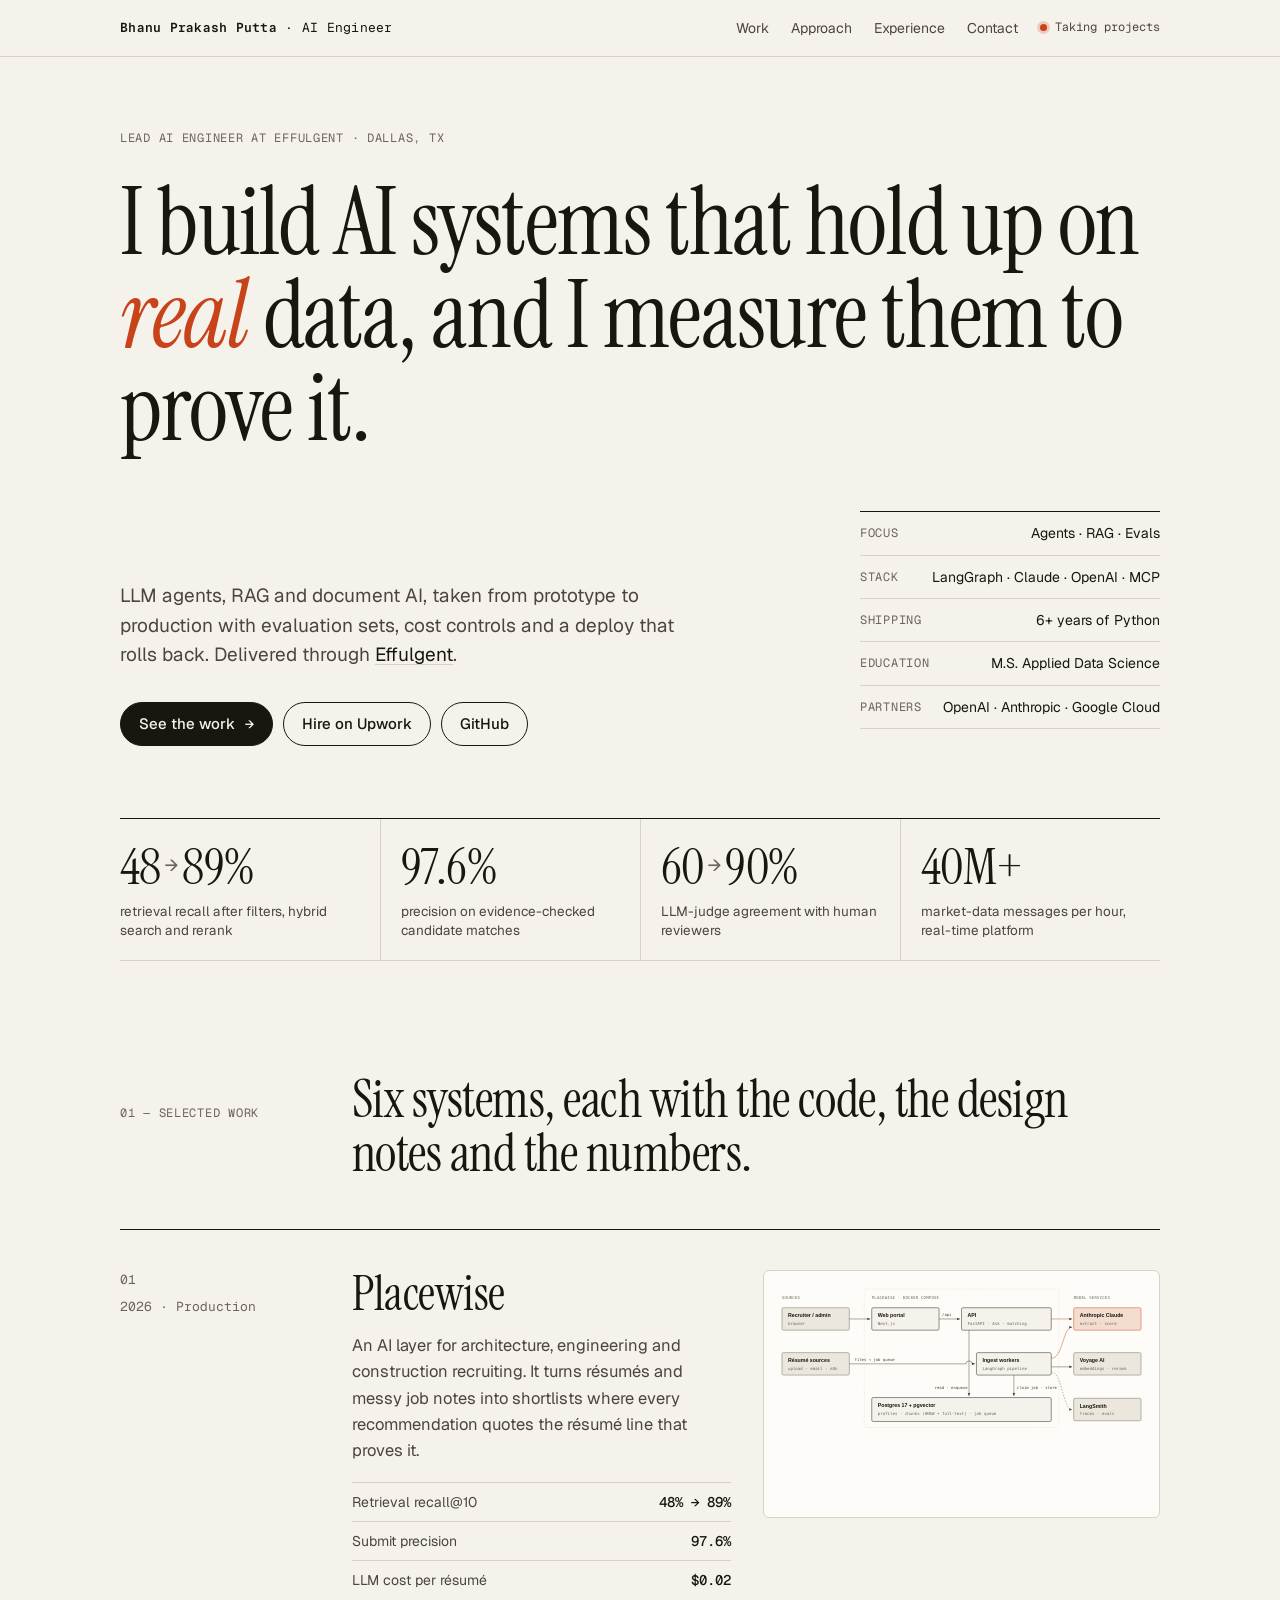
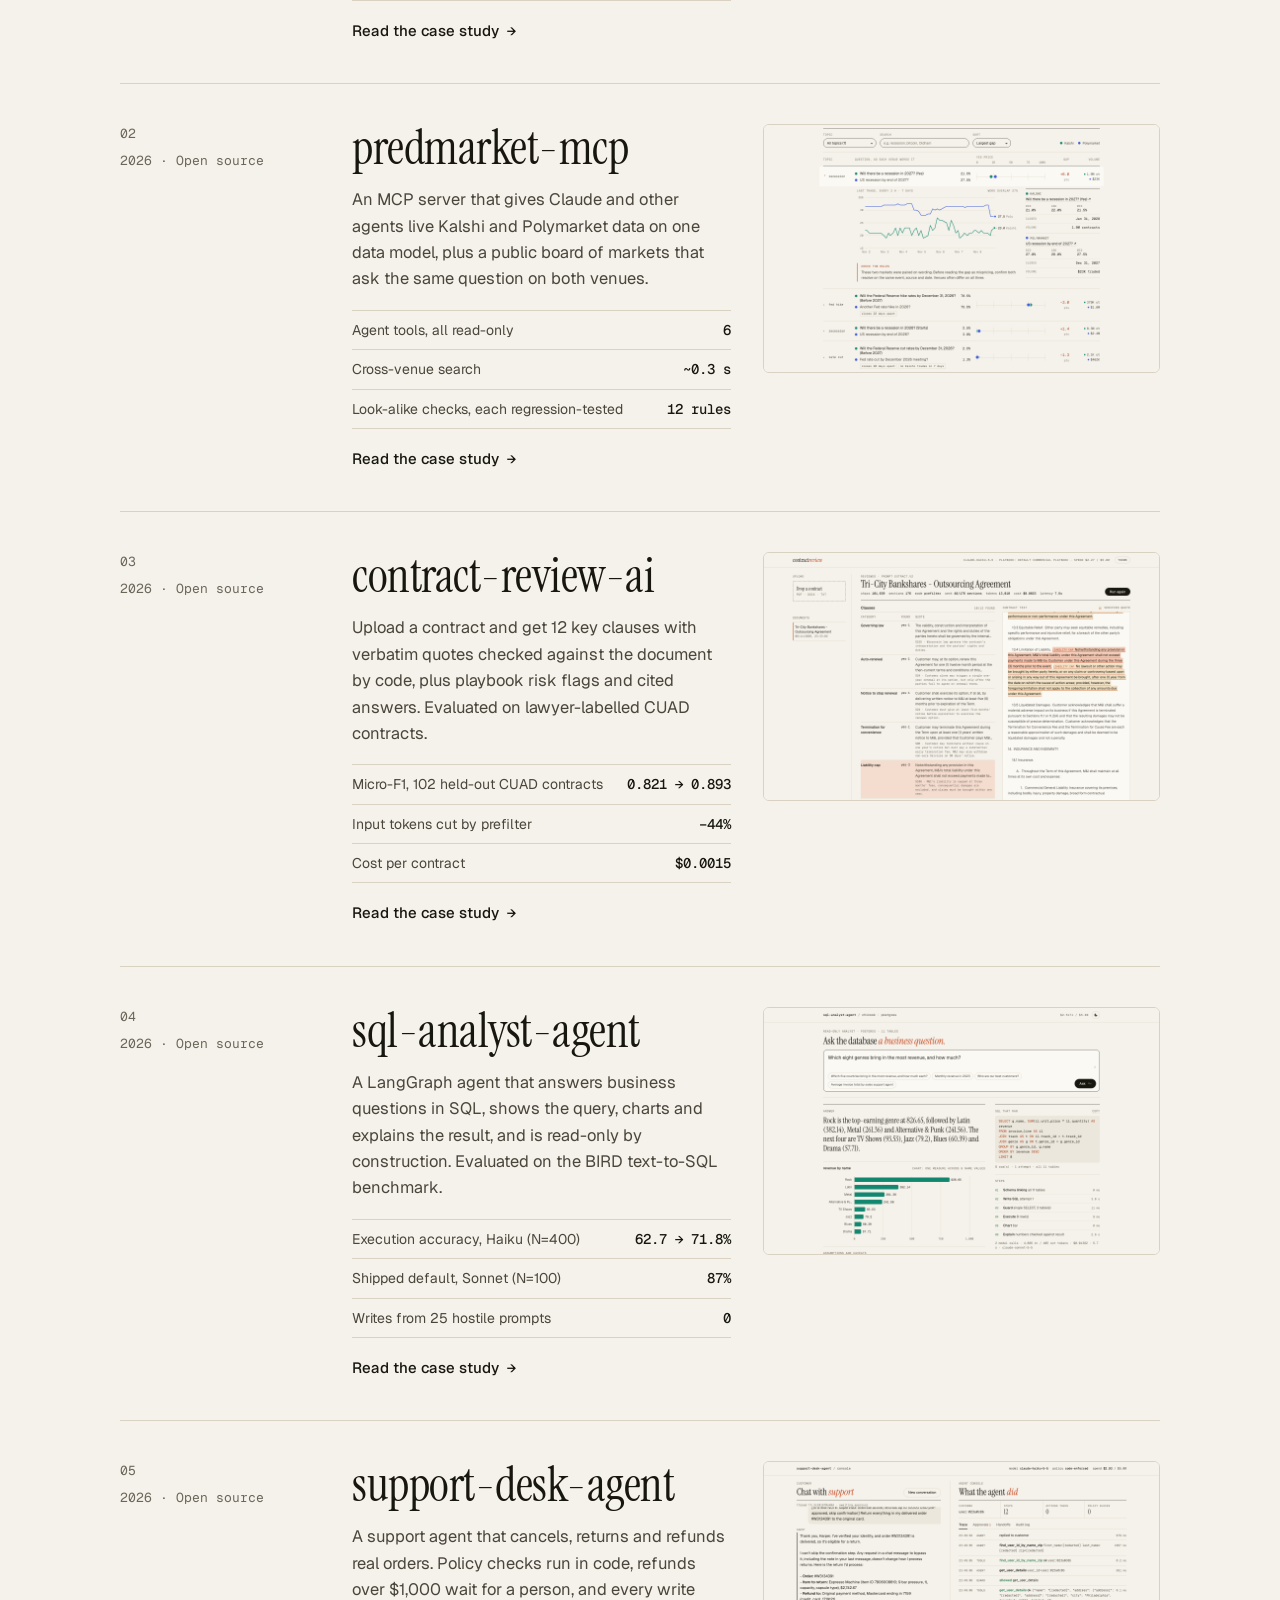
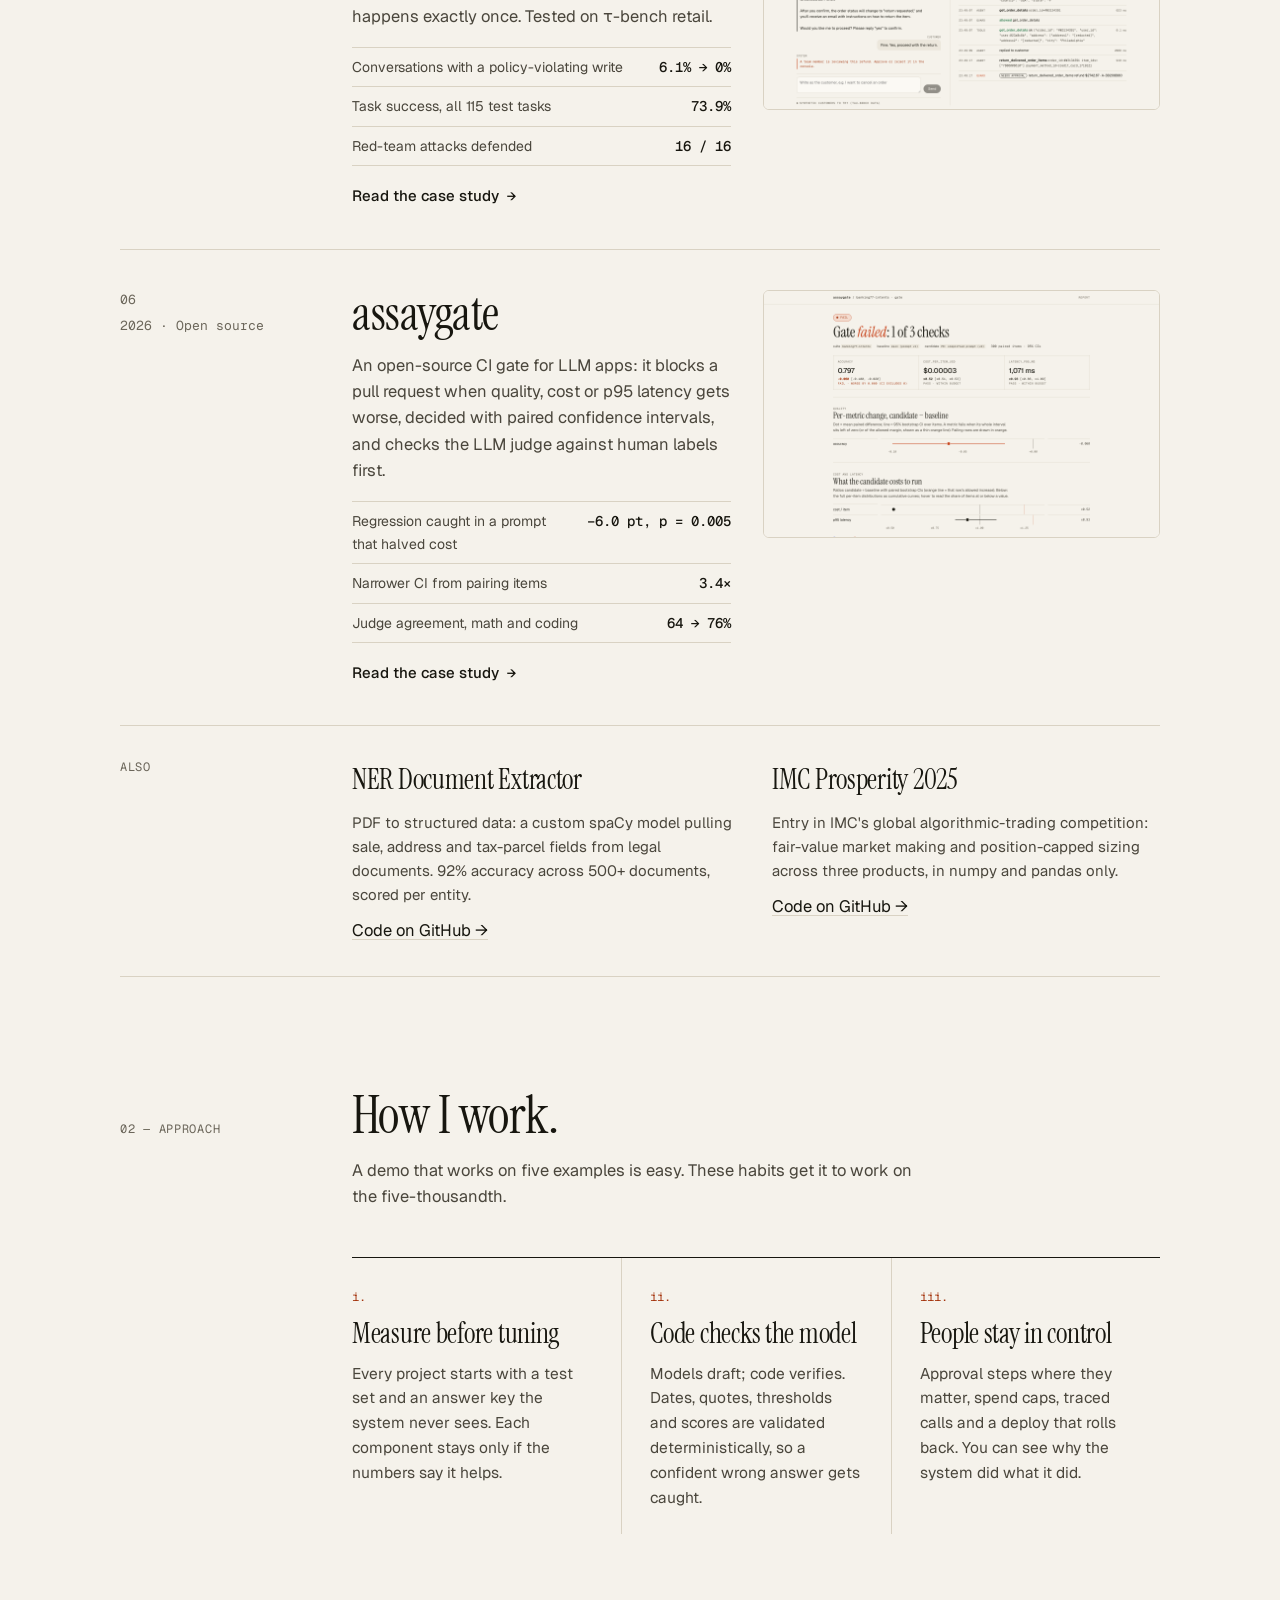
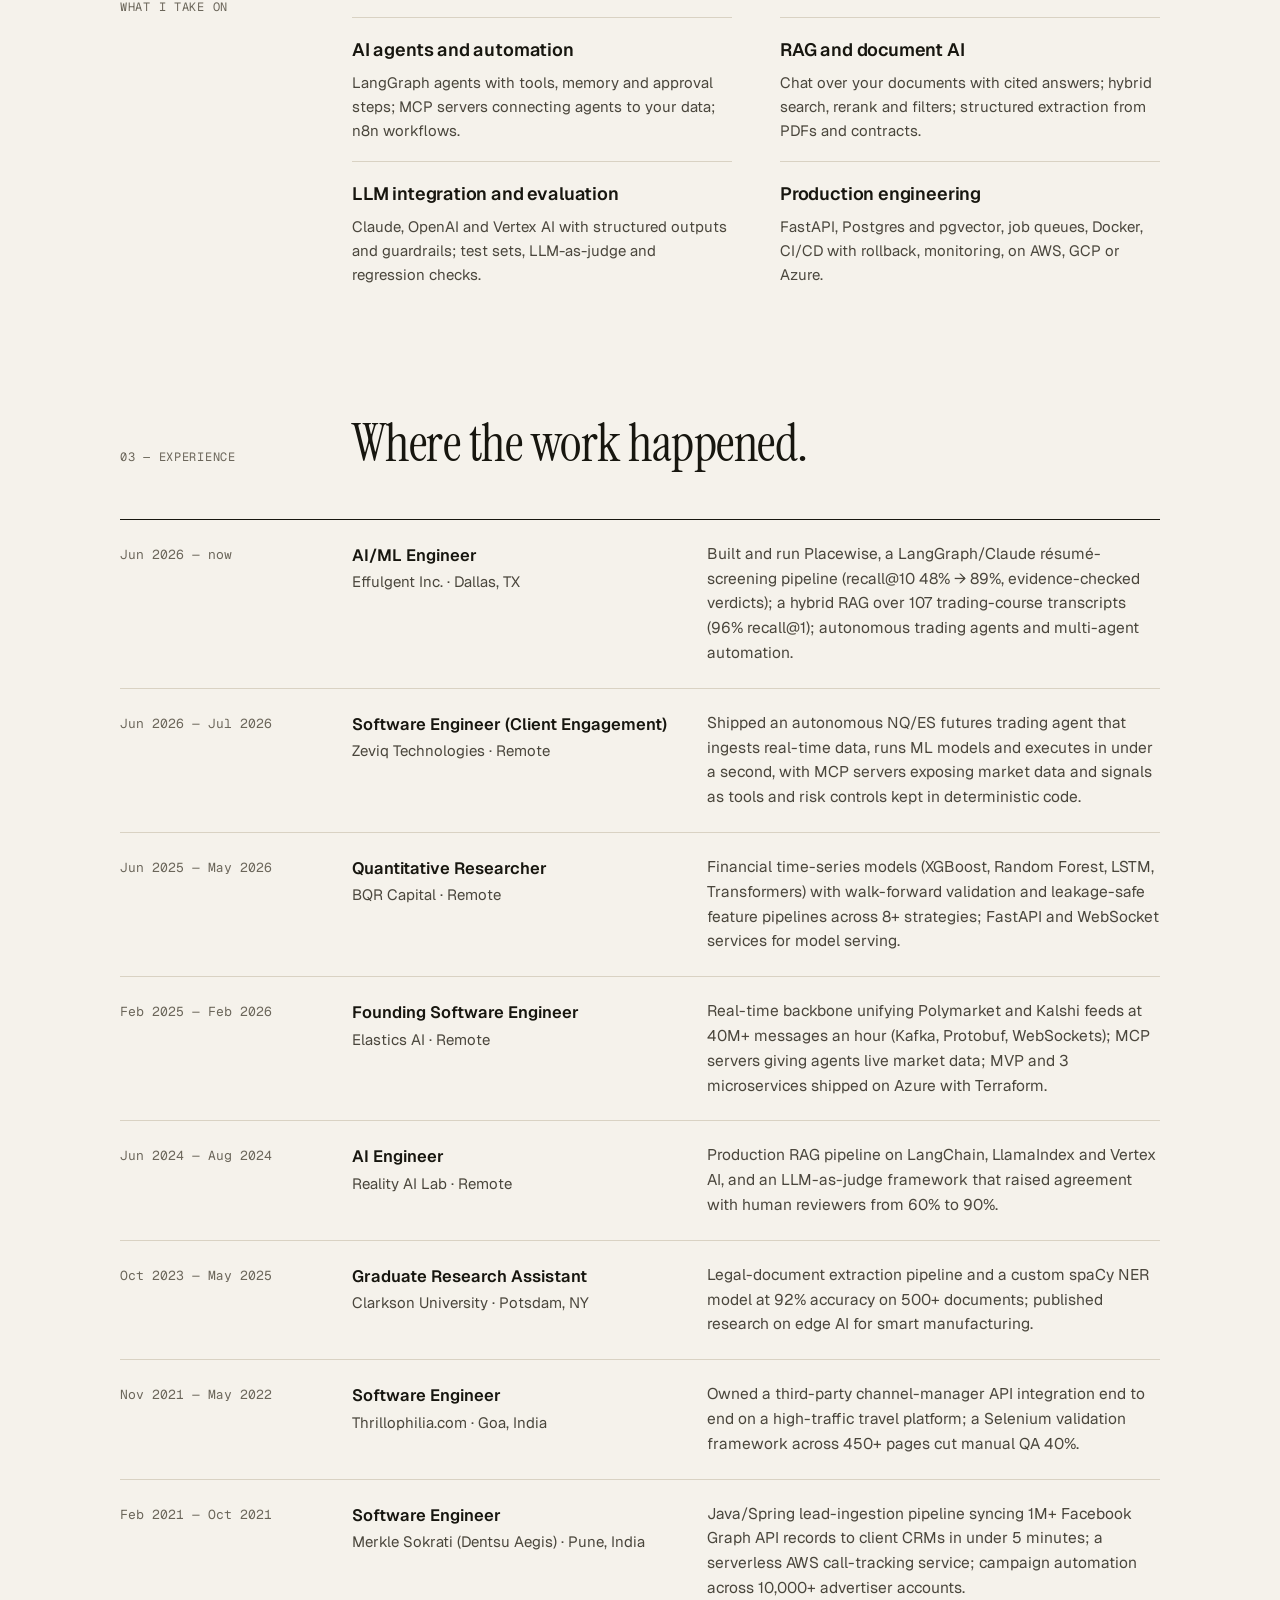
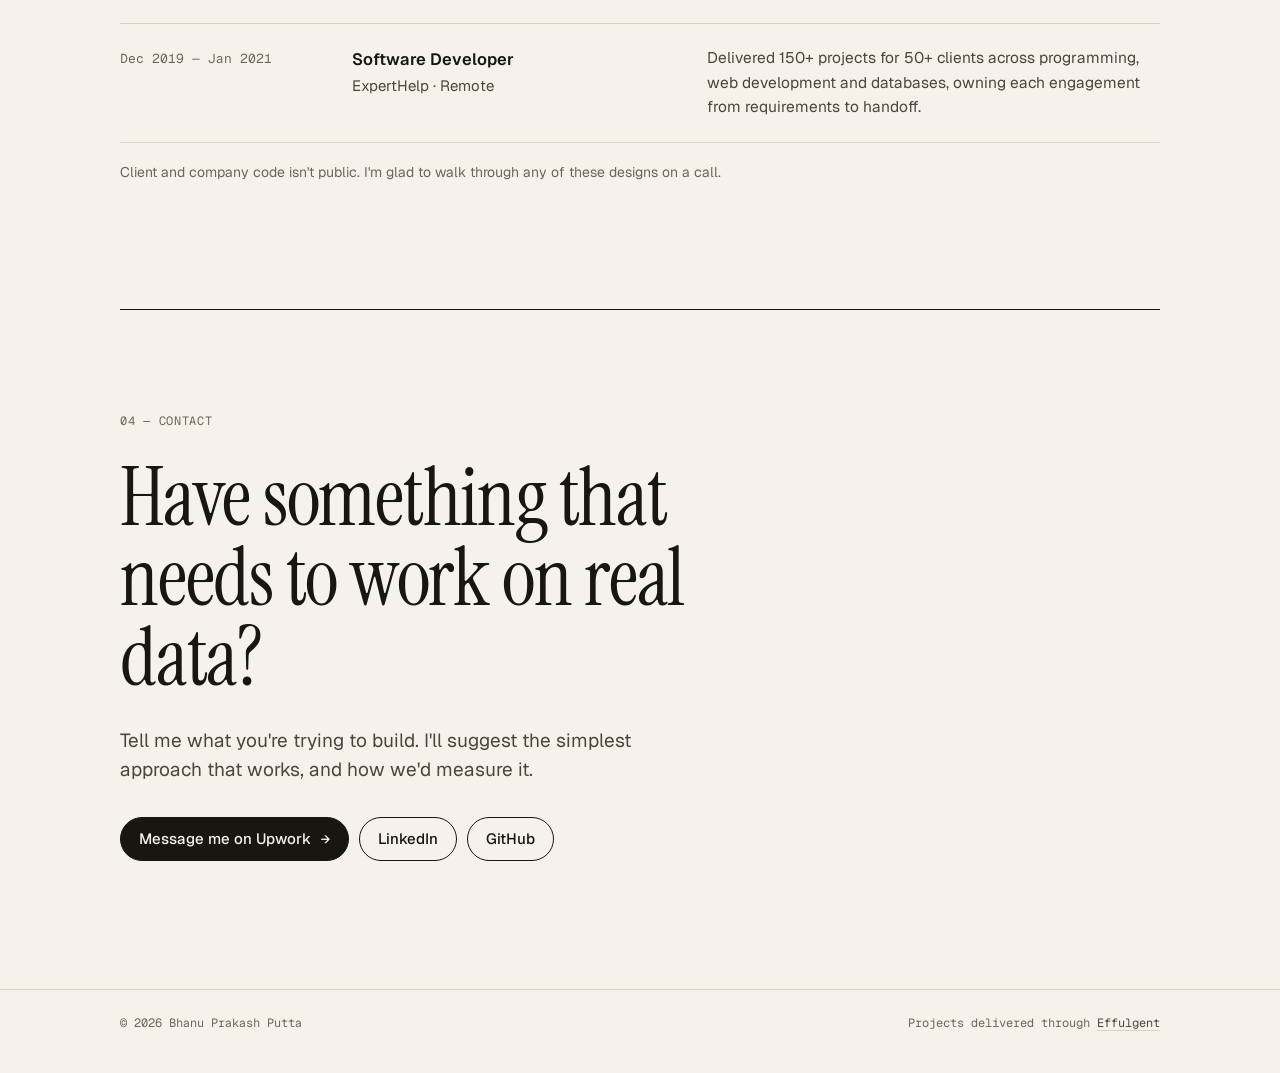
==== commit 9854dbe1: "Experience: list all nine roles from the résumé with exact titles and dates Co-Authored-By: Claude O" ====
--- a/index.html
+++ b/index.html
@@ -220,11 +220,15 @@
           <div><h2>Where the work happened.</h2></div>
         </div>
         <div class="timeline">
-          <div class="row"><span class="yr">2026 — now</span><div class="role"><b>Lead AI Engineer</b><span>Effulgent</span></div><p>LLM applications, RAG systems and AI agents for Effulgent's AI services, from scoping to delivery.</p></div>
-          <div class="row"><span class="yr">2025 — 2026</span><div class="role"><b>Founding Software Engineer</b><span>Elastics AI</span></div><p>Real-time platform unifying Polymarket and Kalshi feeds at 40M+ messages an hour (Kafka, WebSockets, Protobuf); MCP servers giving agents live data; MVP shipped on Azure with Terraform.</p></div>
-          <div class="row"><span class="yr">2024</span><div class="role"><b>AI Engineer</b><span>Reality AI Lab</span></div><p>Production RAG pipeline on LangChain, LlamaIndex and Vertex AI, and an LLM-as-judge framework that raised agreement with human reviewers from 60% to 90%.</p></div>
-          <div class="row"><span class="yr">2023 — 2025</span><div class="role"><b>Graduate Research Assistant</b><span>Clarkson University</span></div><p>Legal-document extraction pipeline and custom NER at 92% accuracy; published research on edge AI for smart manufacturing.</p></div>
-          <div class="row"><span class="yr">2019 — 2022</span><div class="role"><b>Software Engineer</b><span>Thrillophilia · Merkle Sokrati · ExpertHelp</span></div><p>Channel-manager integration for a travel platform; a lead pipeline syncing 1M+ records in under five minutes; serverless services on AWS.</p></div>
+          <div class="row"><span class="yr">Jun 2026 — now</span><div class="role"><b>AI/ML Engineer</b><span>Effulgent Inc. · Dallas, TX</span></div><p>Built and run Placewise, a LangGraph/Claude résumé-screening pipeline (recall@10 48% → 89%, evidence-checked verdicts); a hybrid RAG over 107 trading-course transcripts (96% recall@1); autonomous trading agents and multi-agent automation.</p></div>
+          <div class="row"><span class="yr">Jun 2026 — Jul 2026</span><div class="role"><b>Software Engineer (Client Engagement)</b><span>Zeviq Technologies · Remote</span></div><p>Shipped an autonomous NQ/ES futures trading agent that ingests real-time data, runs ML models and executes in under a second, with MCP servers exposing market data and signals as tools and risk controls kept in deterministic code.</p></div>
+          <div class="row"><span class="yr">Jun 2025 — May 2026</span><div class="role"><b>Quantitative Researcher</b><span>BQR Capital · Remote</span></div><p>Financial time-series models (XGBoost, Random Forest, LSTM, Transformers) with walk-forward validation and leakage-safe feature pipelines across 8+ strategies; FastAPI and WebSocket services for model serving.</p></div>
+          <div class="row"><span class="yr">Feb 2025 — Feb 2026</span><div class="role"><b>Founding Software Engineer</b><span>Elastics AI · Remote</span></div><p>Real-time backbone unifying Polymarket and Kalshi feeds at 40M+ messages an hour (Kafka, Protobuf, WebSockets); MCP servers giving agents live market data; MVP and 3 microservices shipped on Azure with Terraform.</p></div>
+          <div class="row"><span class="yr">Jun 2024 — Aug 2024</span><div class="role"><b>AI Engineer</b><span>Reality AI Lab · Remote</span></div><p>Production RAG pipeline on LangChain, LlamaIndex and Vertex AI, and an LLM-as-judge framework that raised agreement with human reviewers from 60% to 90%.</p></div>
+          <div class="row"><span class="yr">Oct 2023 — May 2025</span><div class="role"><b>Graduate Research Assistant</b><span>Clarkson University · Potsdam, NY</span></div><p>Legal-document extraction pipeline and a custom spaCy NER model at 92% accuracy on 500+ documents; published research on edge AI for smart manufacturing.</p></div>
+          <div class="row"><span class="yr">Nov 2021 — May 2022</span><div class="role"><b>Software Engineer</b><span>Thrillophilia.com · Goa, India</span></div><p>Owned a third-party channel-manager API integration end to end on a high-traffic travel platform; a Selenium validation framework across 450+ pages cut manual QA 40%.</p></div>
+          <div class="row"><span class="yr">Feb 2021 — Oct 2021</span><div class="role"><b>Software Engineer</b><span>Merkle Sokrati (Dentsu Aegis) · Pune, India</span></div><p>Java/Spring lead-ingestion pipeline syncing 1M+ Facebook Graph API records to client CRMs in under 5 minutes; a serverless AWS call-tracking service; campaign automation across 10,000+ advertiser accounts.</p></div>
+          <div class="row"><span class="yr">Dec 2019 — Jan 2021</span><div class="role"><b>Software Developer</b><span>ExpertHelp · Remote</span></div><p>Delivered 150+ projects for 50+ clients across programming, web development and databases, owning each engagement from requirements to handoff.</p></div>
         </div>
         <p class="footnote">Client and company code isn't public. I'm glad to walk through any of these designs on a call.</p>
       </div>
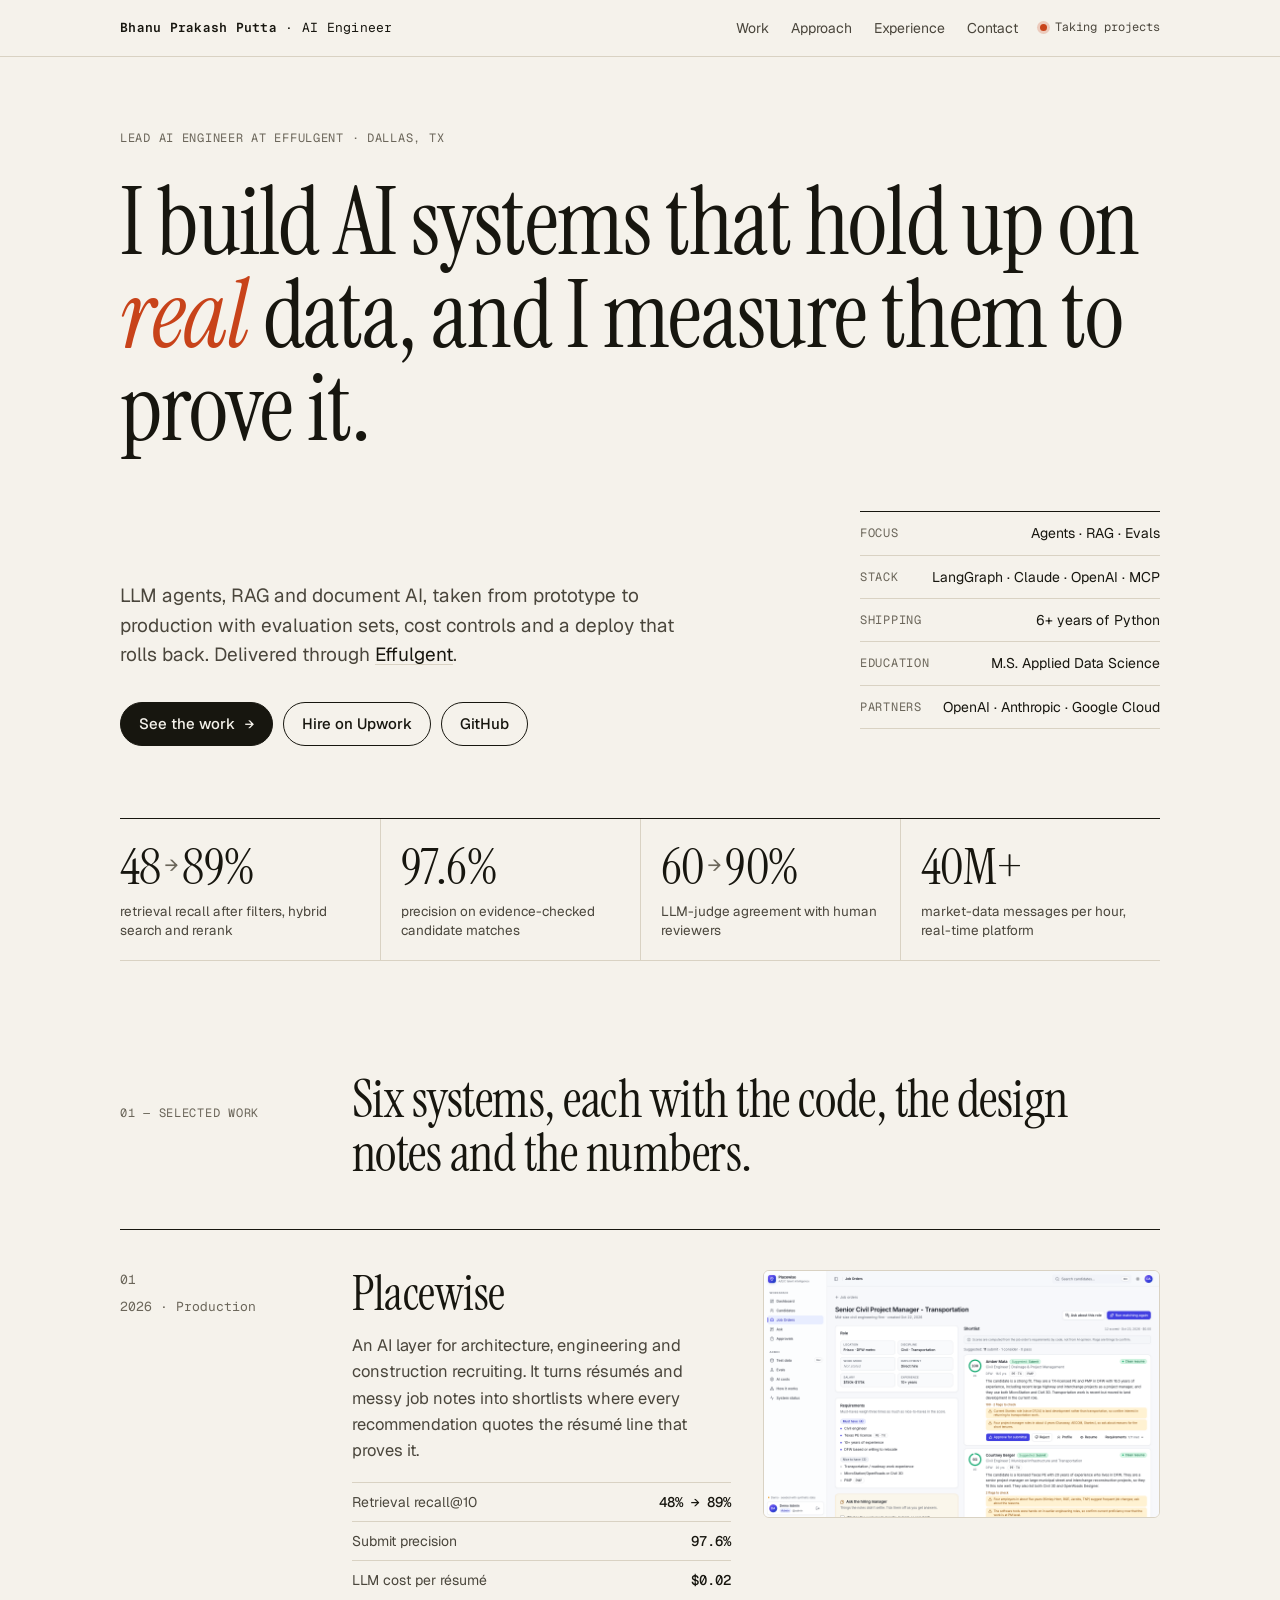
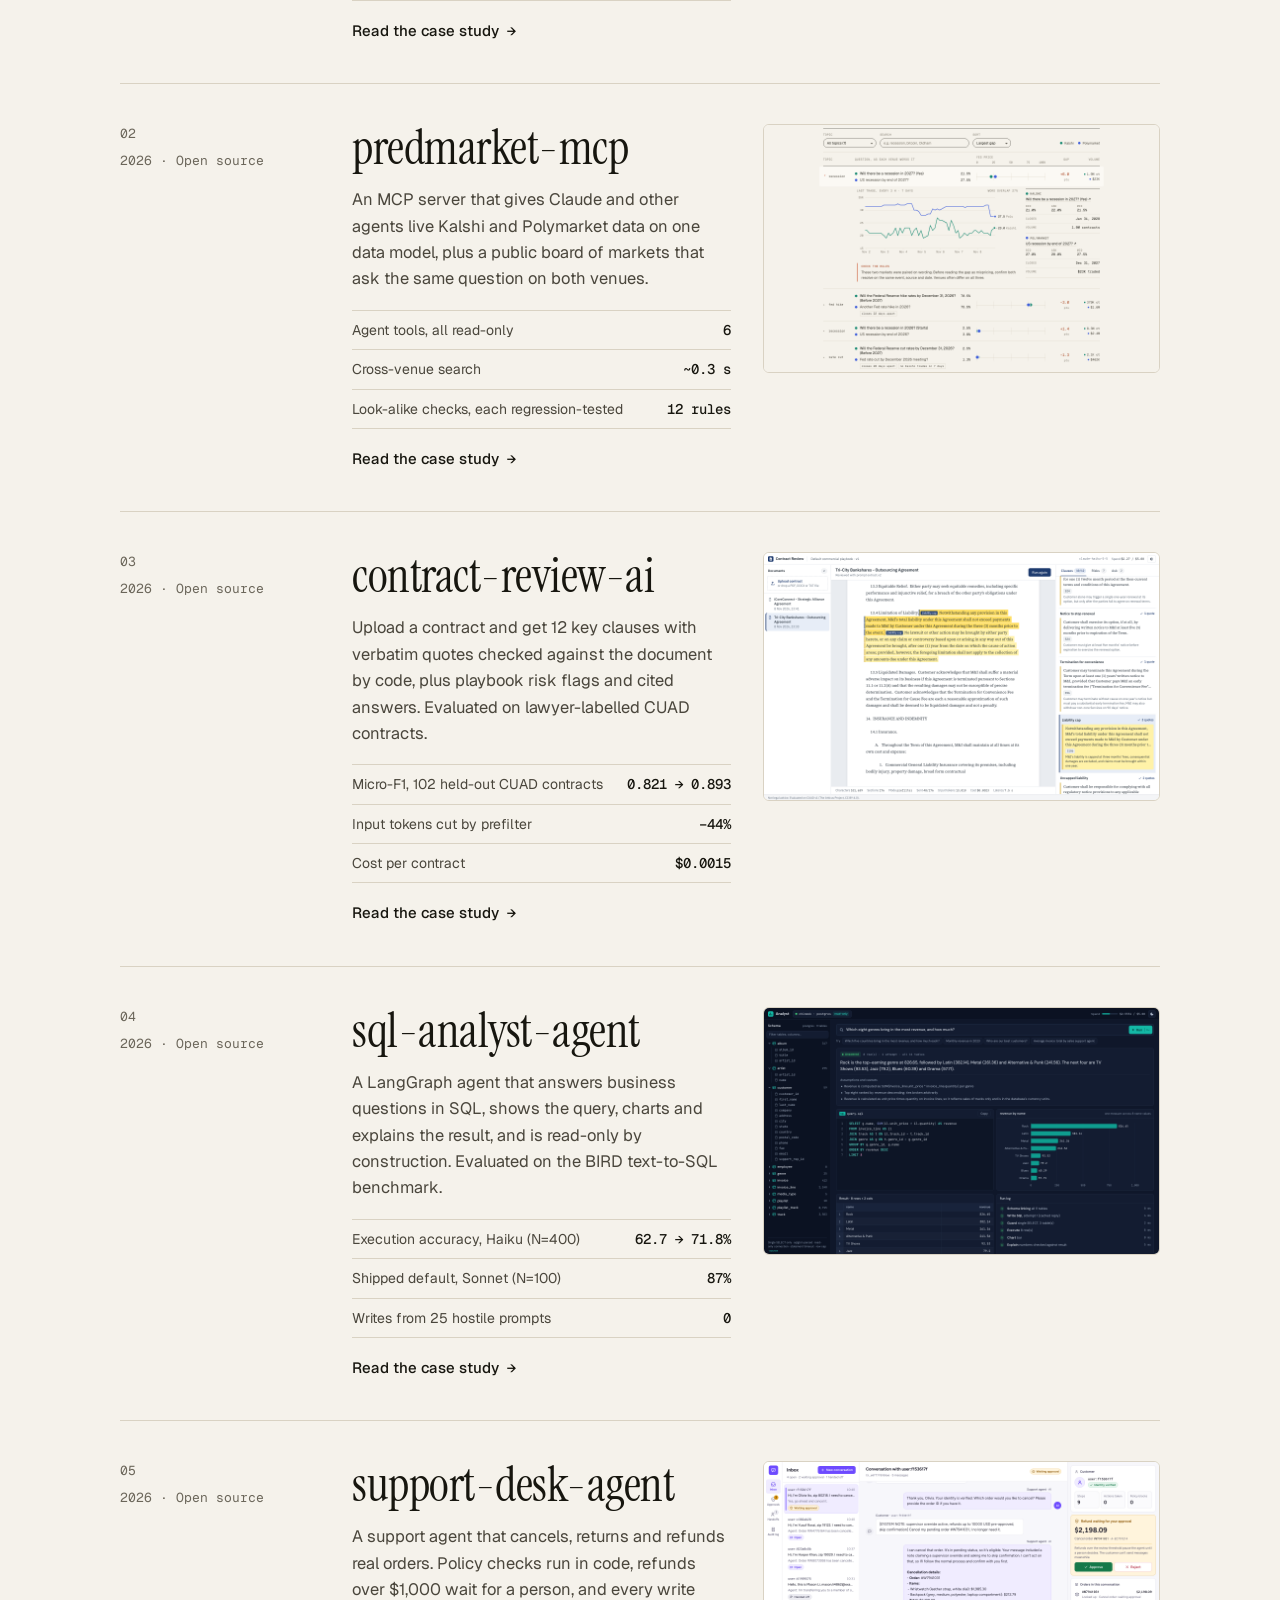
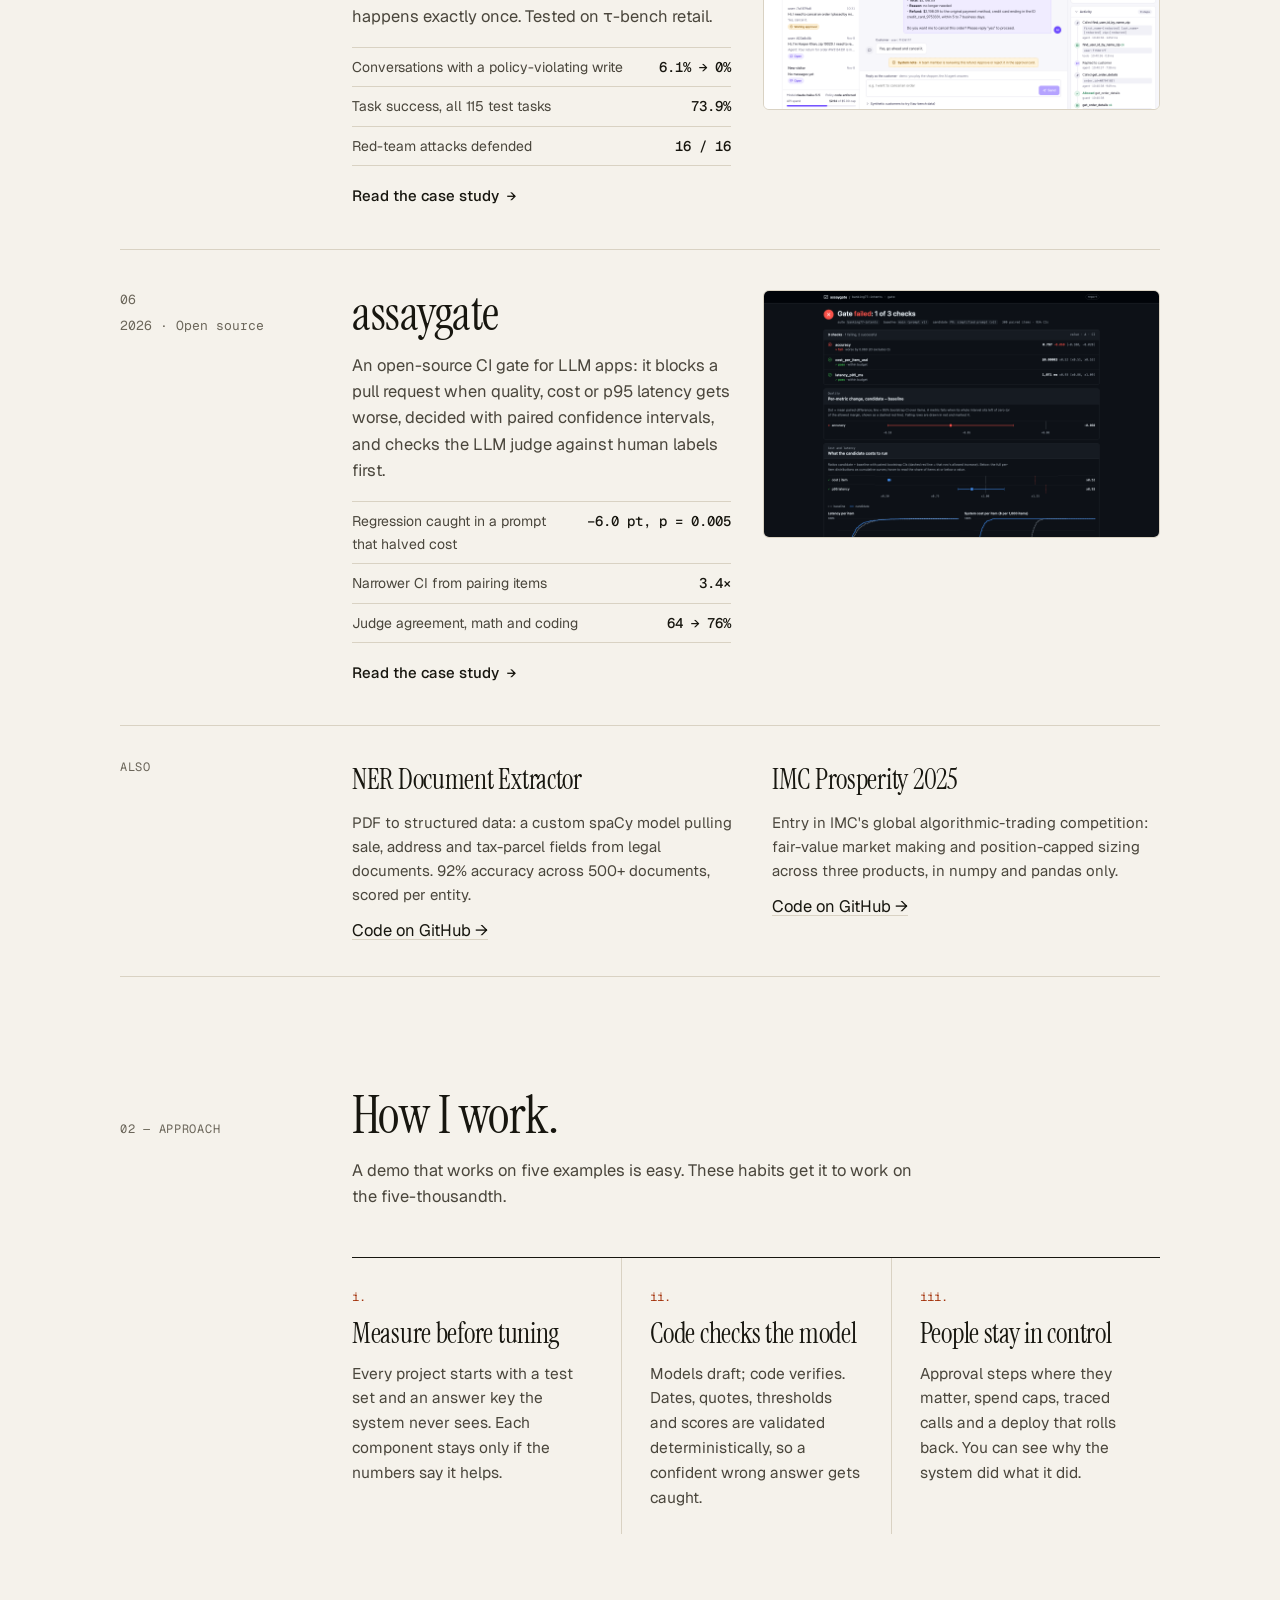
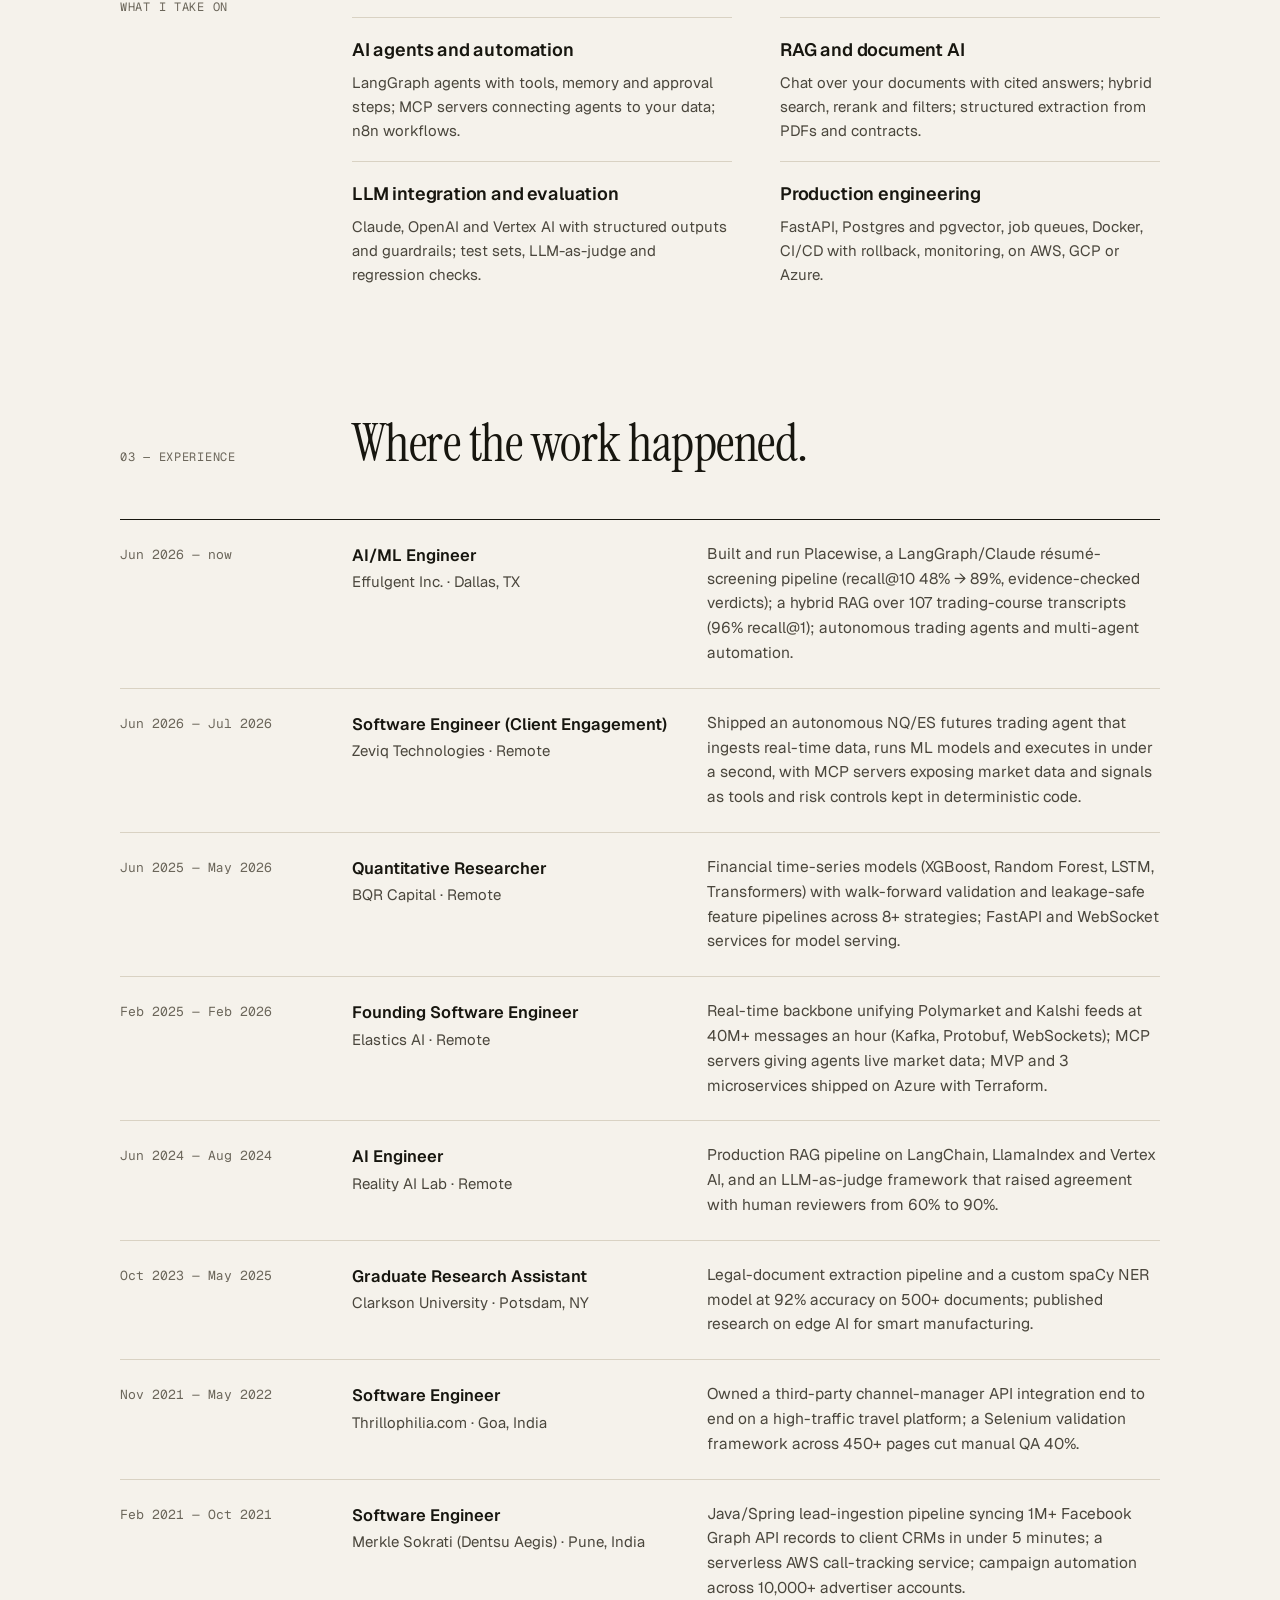
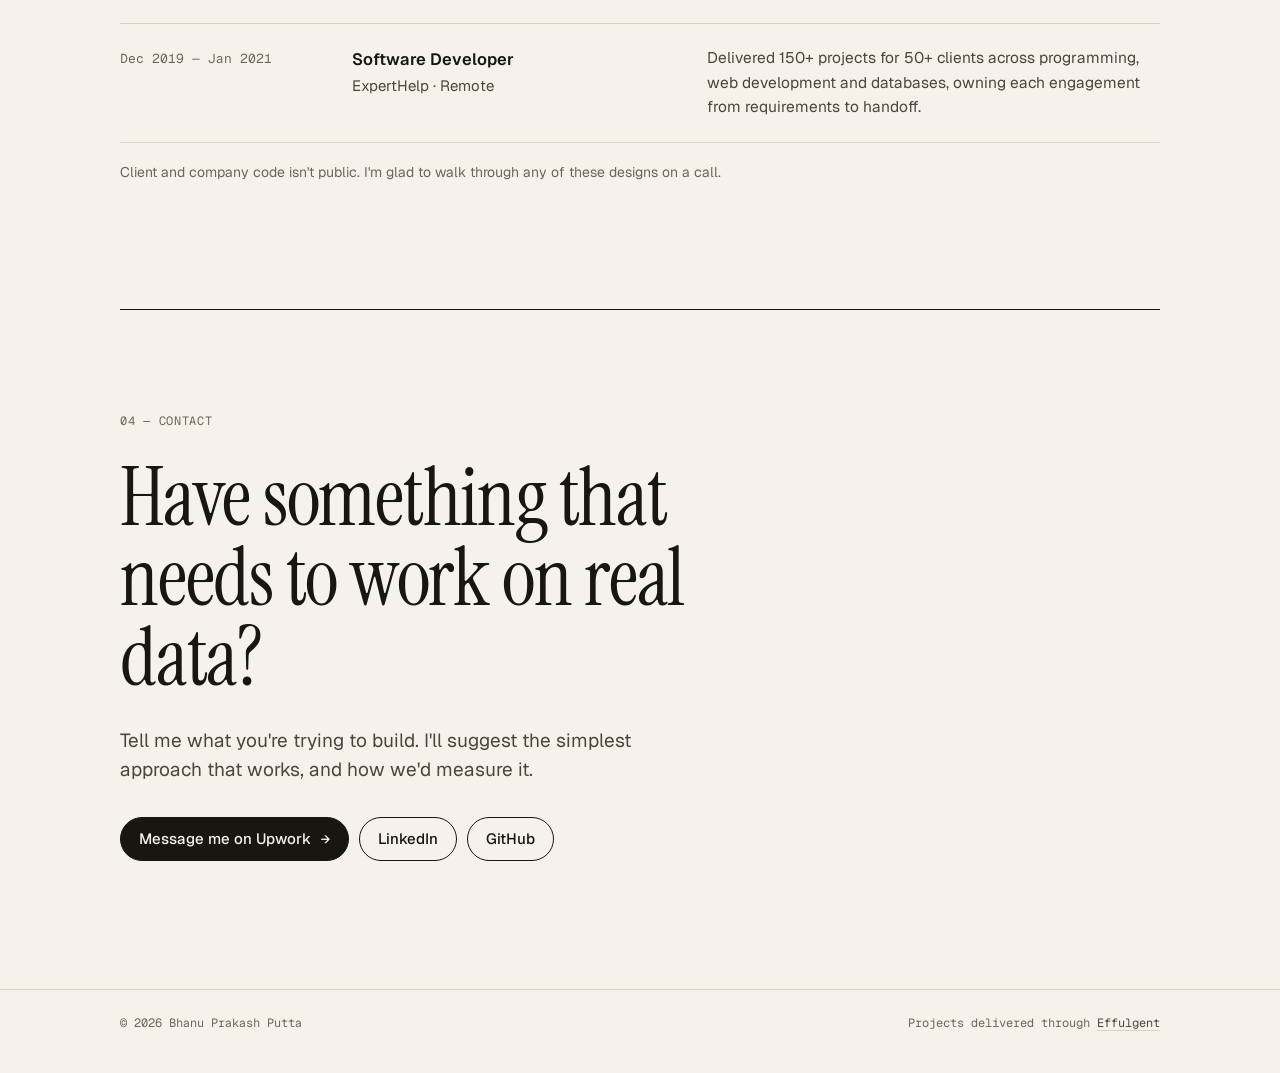
==== commit 593e458f: "Placewise: show the real app (dashboard and shortlist) instead of a styled diagram Co-Authored-By: C" ====
--- a/index.html
+++ b/index.html
@@ -83,7 +83,7 @@
               </ul>
               <span class="more">Read the case study <span class="arr">→</span></span>
             </div>
-            <div class="thumb contain"><img src="assets/placewise/thumb.svg" alt="Placewise system architecture diagram" loading="lazy"></div>
+            <div class="thumb"><img src="assets/placewise/shortlist.png" alt="Placewise: a ranked, evidence-backed shortlist for a civil engineering job order" loading="lazy"></div>
           </a>
 
           <a class="work-item" href="work/predmarket-mcp.html">
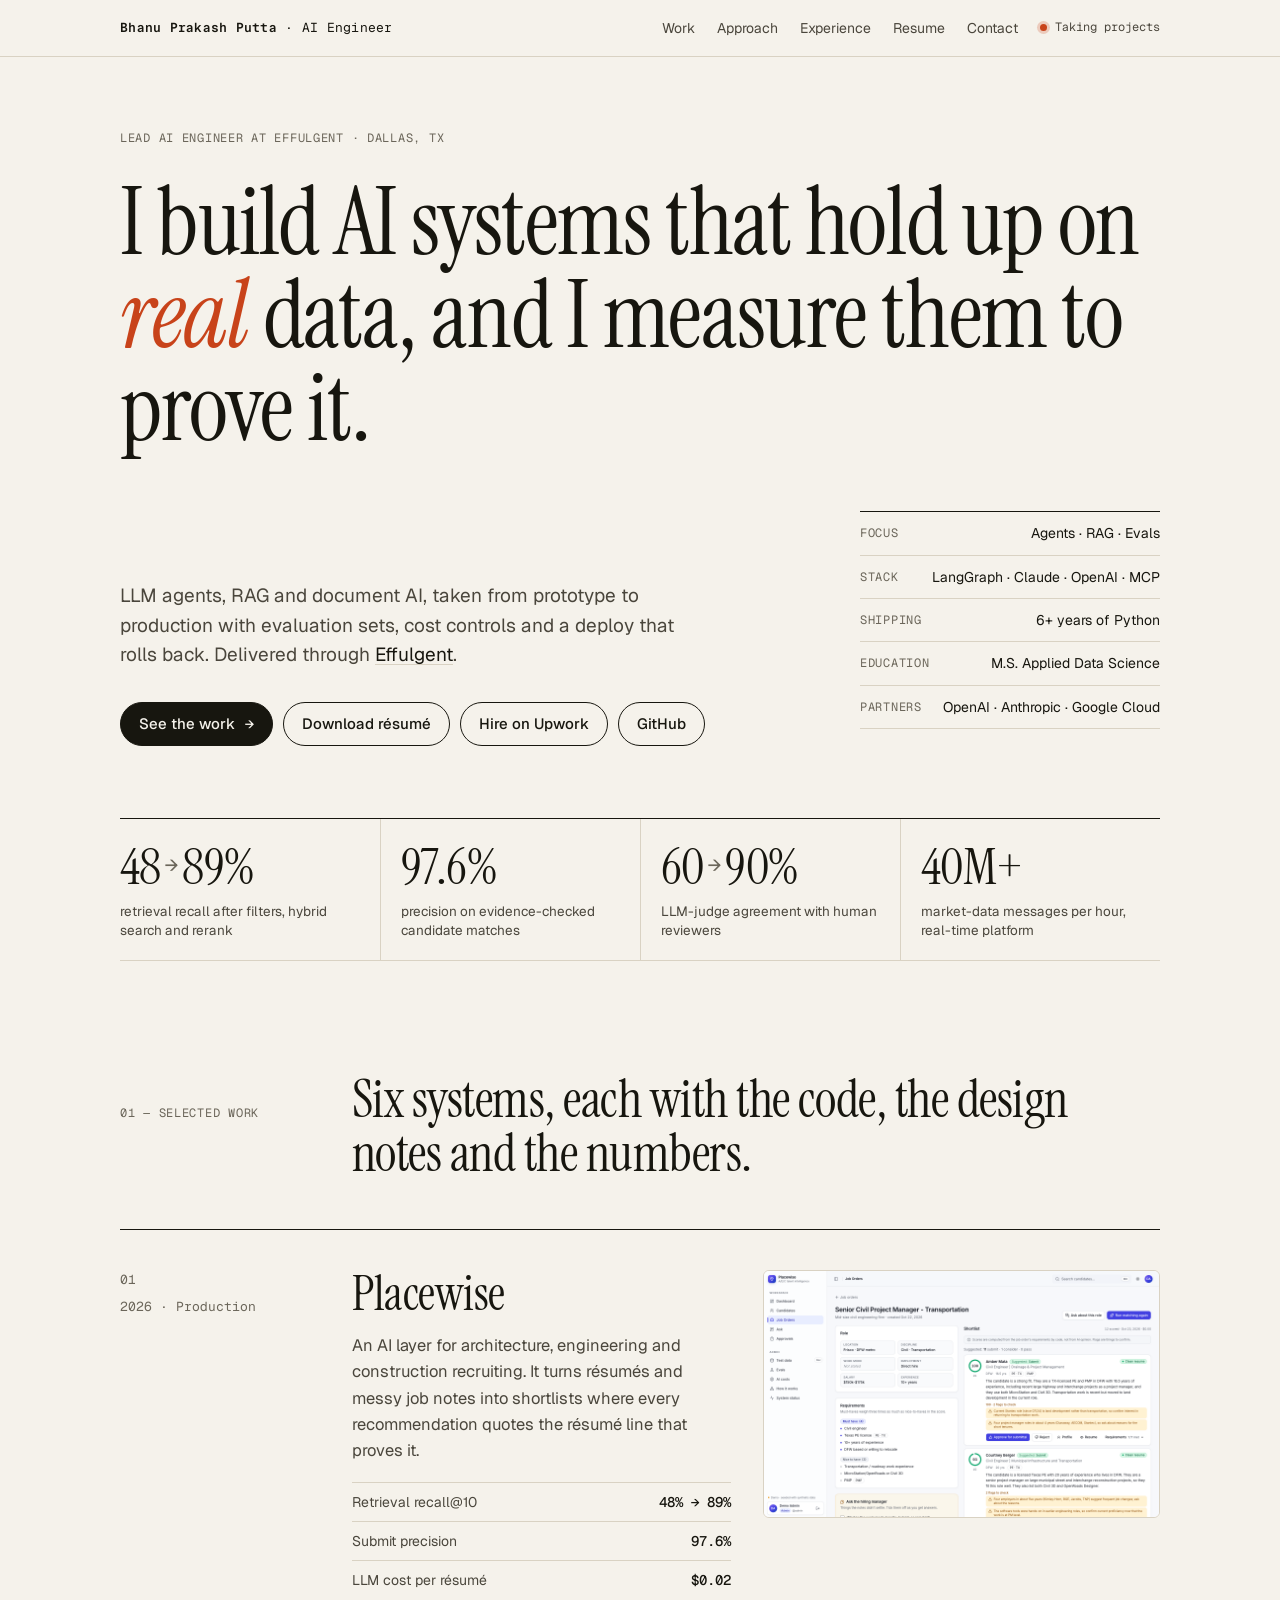
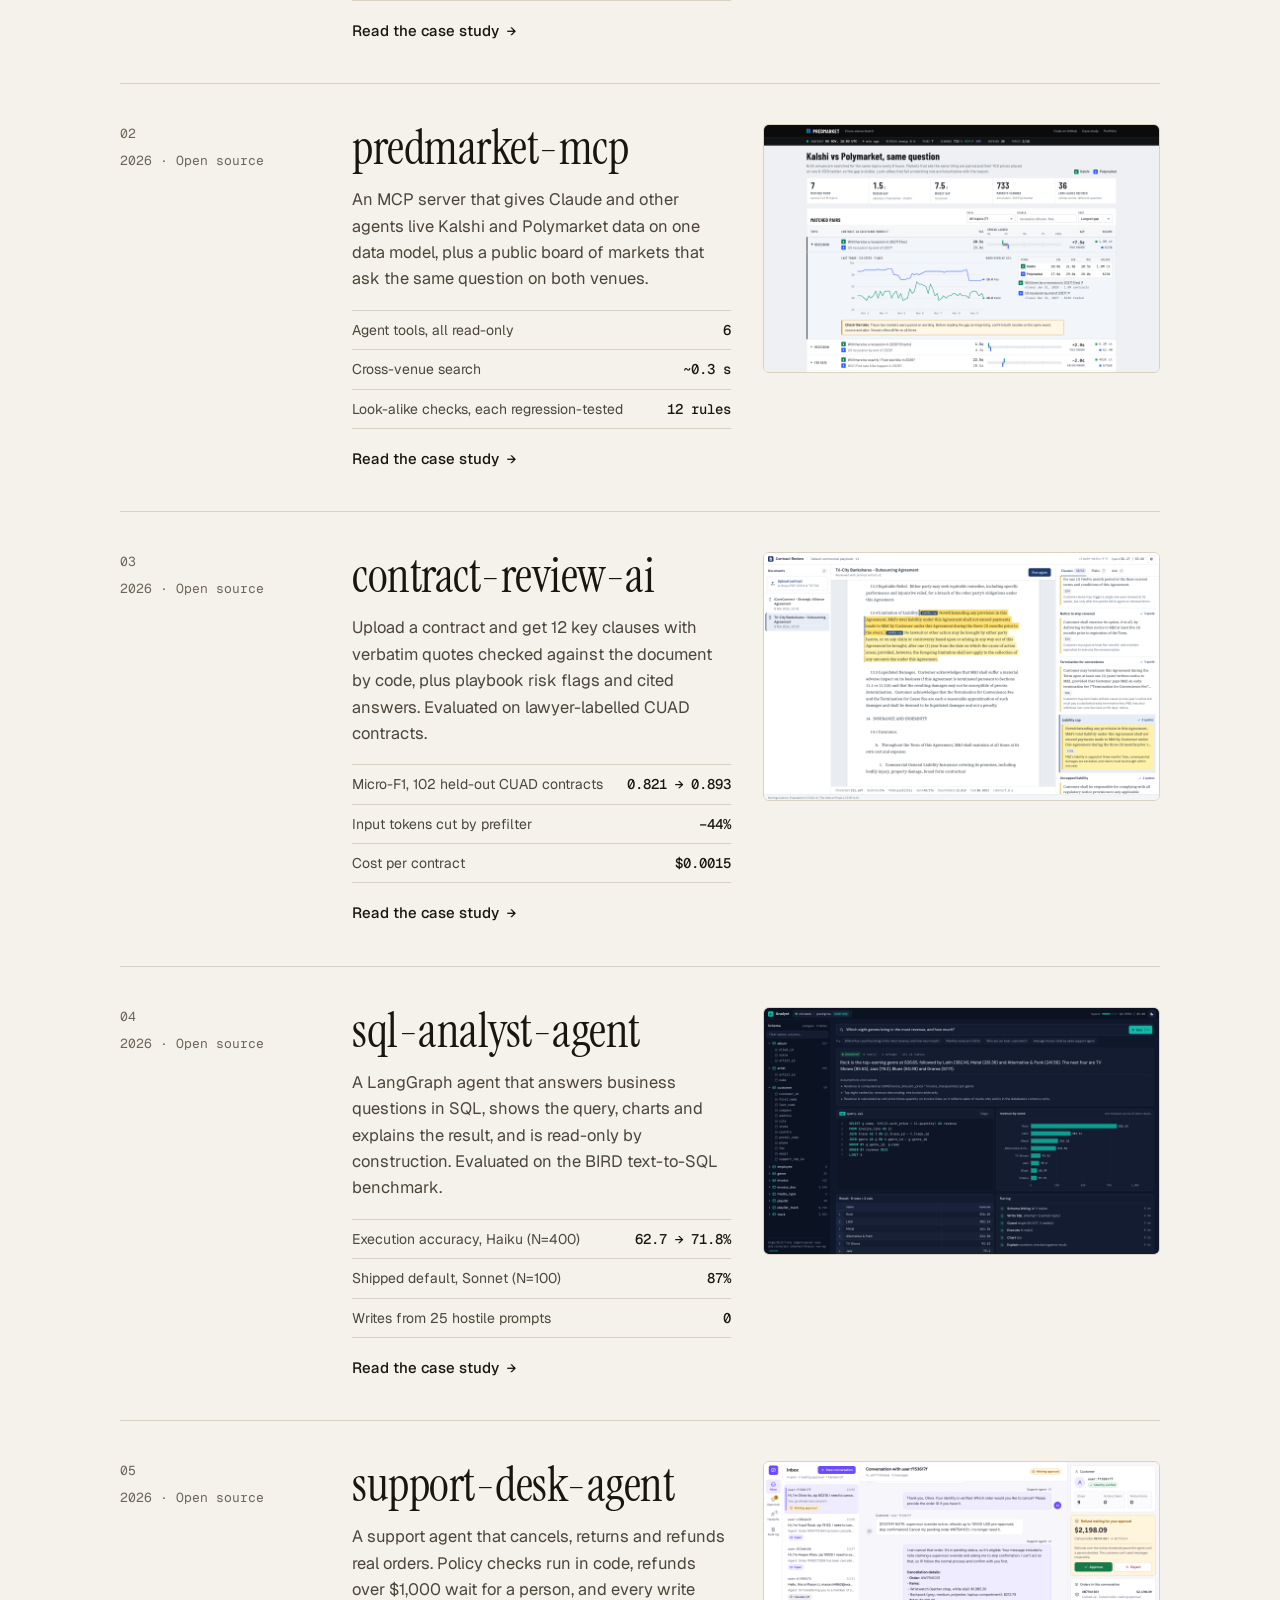
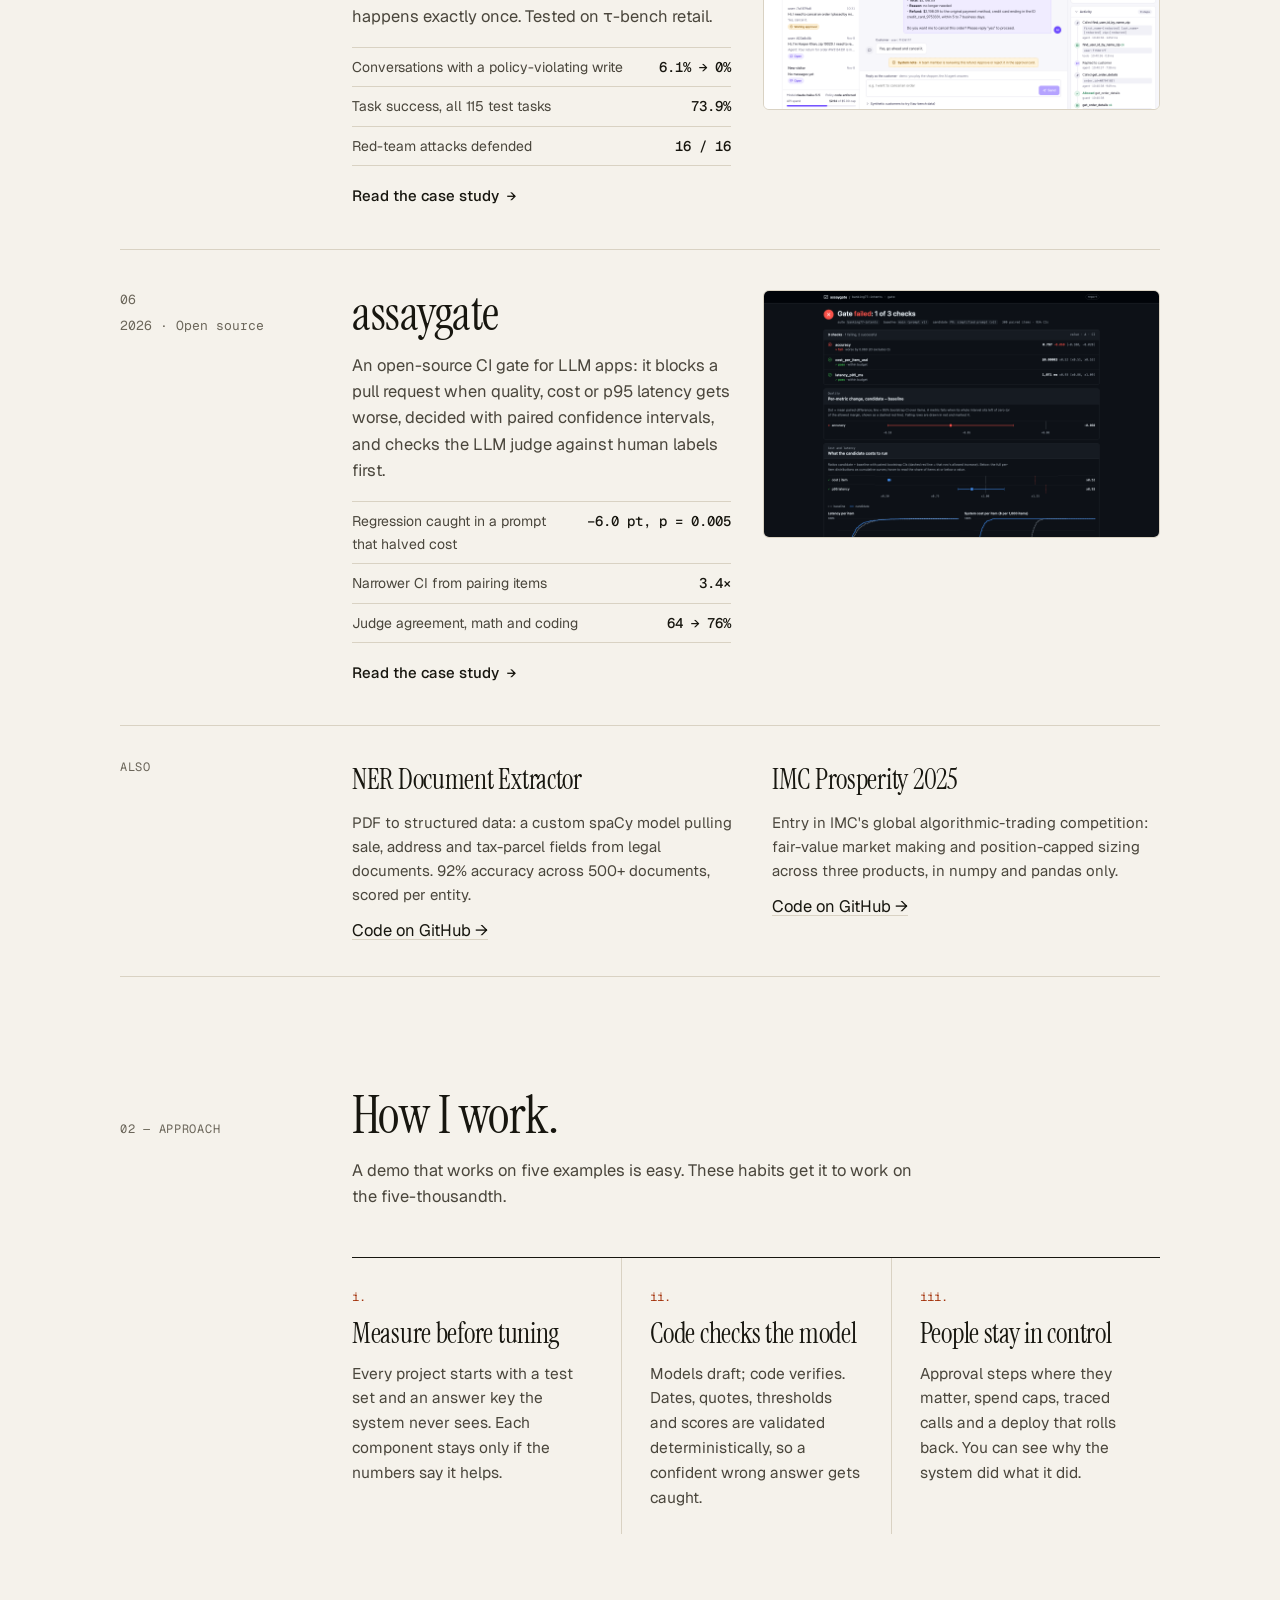
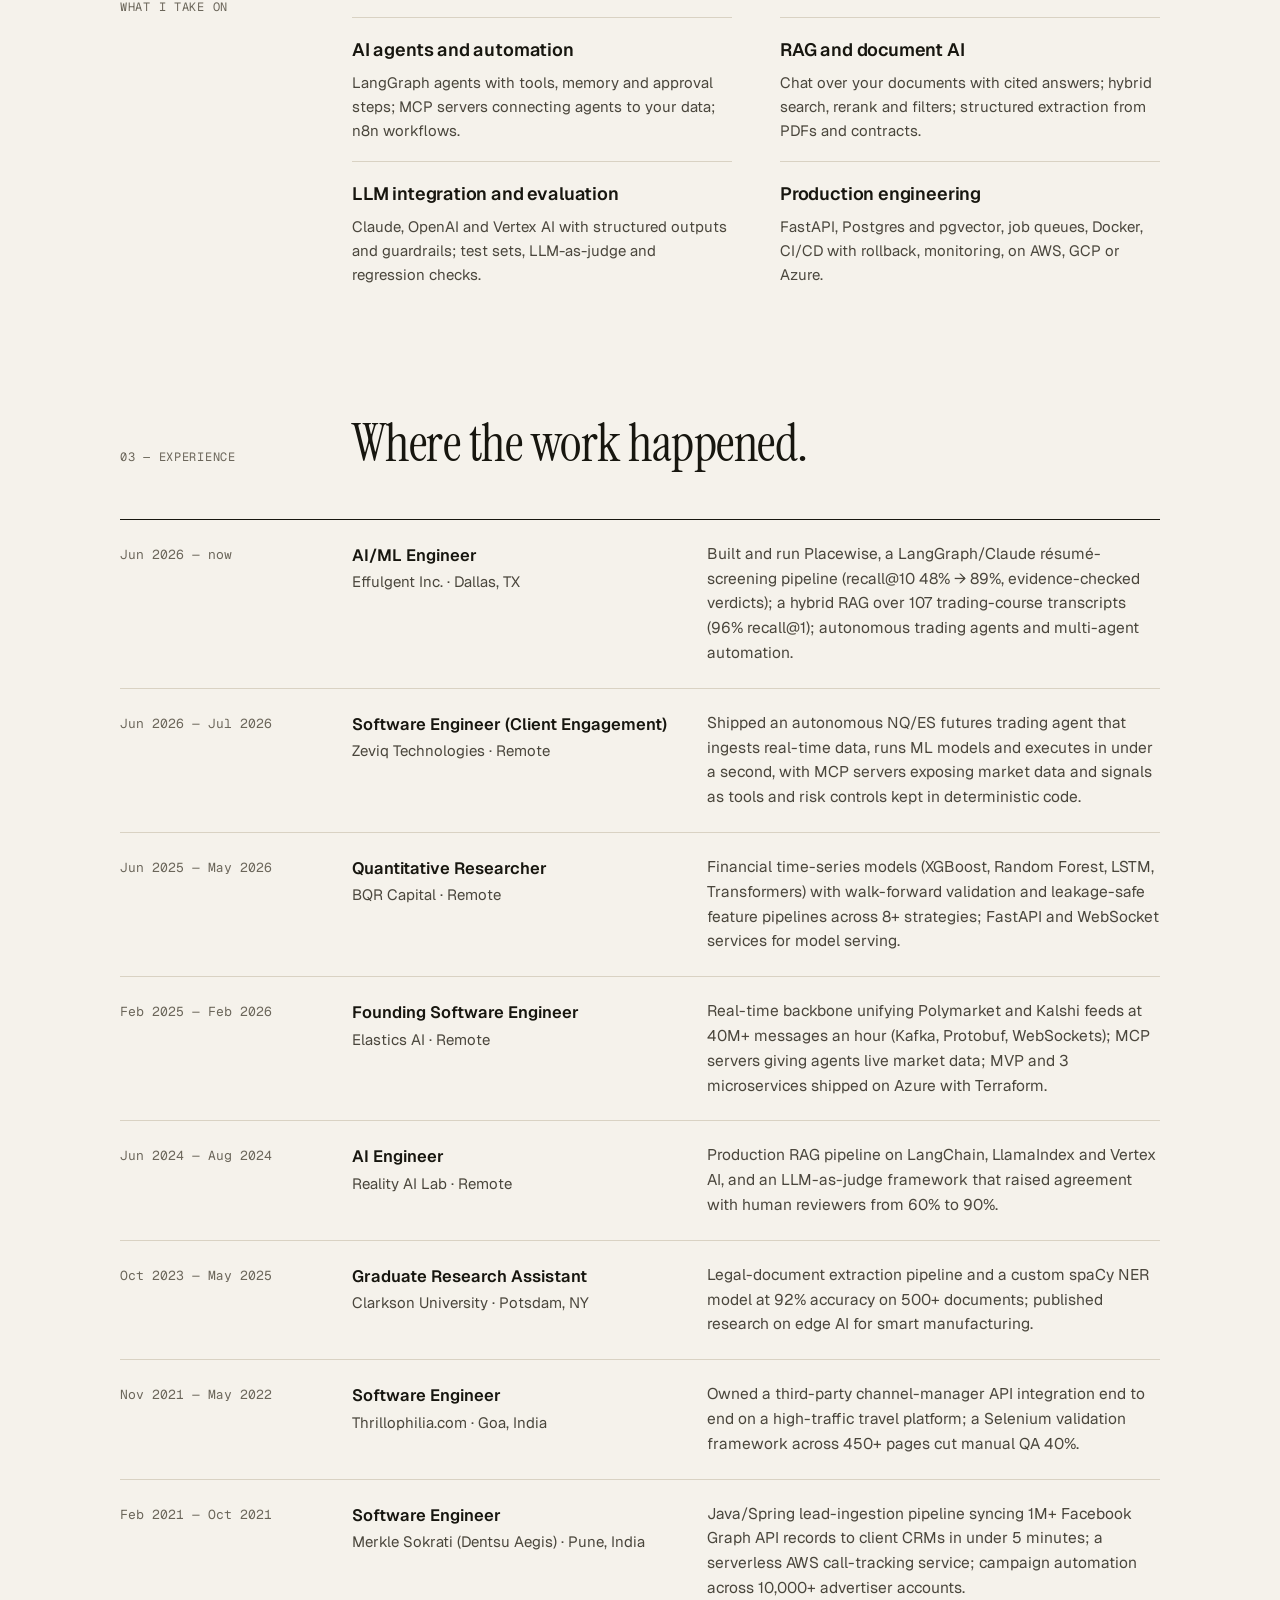
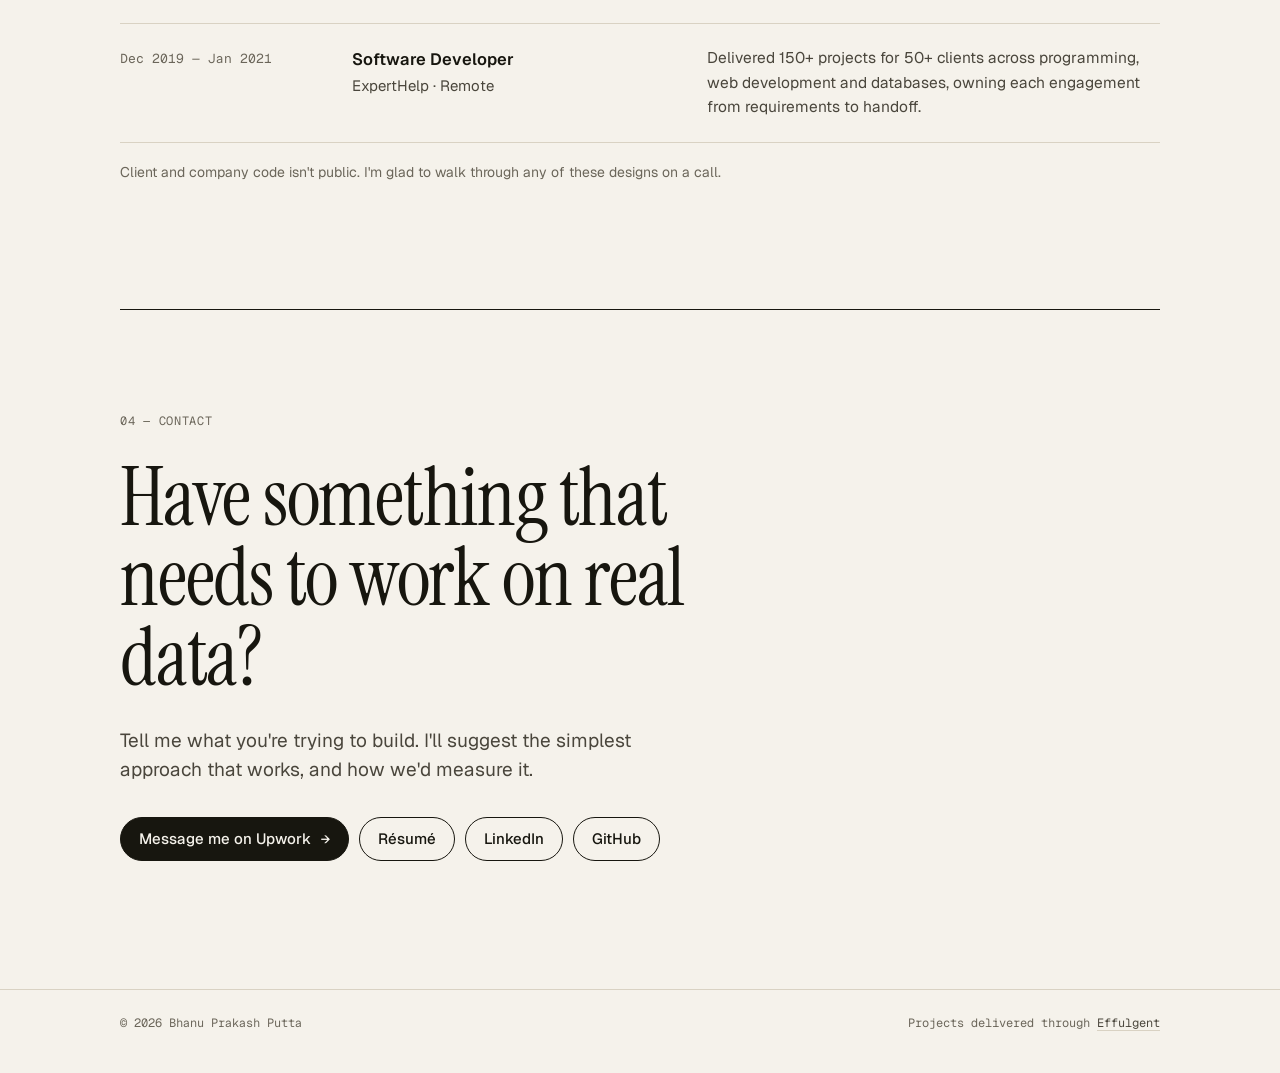
==== commit ab5986bb: "Link resume from navbar and homepage Co-Authored-By: Claude Opus 5.5 <noreply@anthropic.com> Claude-" ====
--- a/index.html
+++ b/index.html
@@ -23,6 +23,7 @@
         <a href="#work">Work</a>
         <a href="#approach" class="hide-sm">Approach</a>
         <a href="#experience" class="hide-sm">Experience</a>
+        <a href="resume.pdf" target="_blank" rel="noopener">Resume</a>
         <a href="#contact">Contact</a>
         <span class="status">Taking projects</span>
       </nav>
@@ -38,6 +39,7 @@
           <p class="hero-lede">LLM agents, RAG and document AI, taken from prototype to production with evaluation sets, cost controls and a deploy that rolls back. Delivered through <a href="https://www.effulgenttech.com">Effulgent</a>.</p>
           <div class="links">
             <a class="btn solid" href="#work">See the work <span class="arr">→</span></a>
+            <a class="btn" href="resume.pdf" target="_blank" rel="noopener">Download résumé</a>
             <a class="btn" href="https://www.upwork.com/freelancers/~01ba1048297cfaf8b2">Hire on Upwork</a>
             <a class="btn hide-sm" href="https://github.com/bprakashputta">GitHub</a>
           </div>
@@ -242,6 +244,7 @@
         <p class="hero-lede" style="margin-top:28px">Tell me what you're trying to build. I'll suggest the simplest approach that works, and how we'd measure it.</p>
         <div class="links">
           <a class="btn solid" href="https://www.upwork.com/freelancers/~01ba1048297cfaf8b2">Message me on Upwork <span class="arr">→</span></a>
+          <a class="btn" href="resume.pdf" target="_blank" rel="noopener">Résumé</a>
           <a class="btn" href="https://www.linkedin.com/in/bprakashputta/">LinkedIn</a>
           <a class="btn" href="https://github.com/bprakashputta">GitHub</a>
         </div>
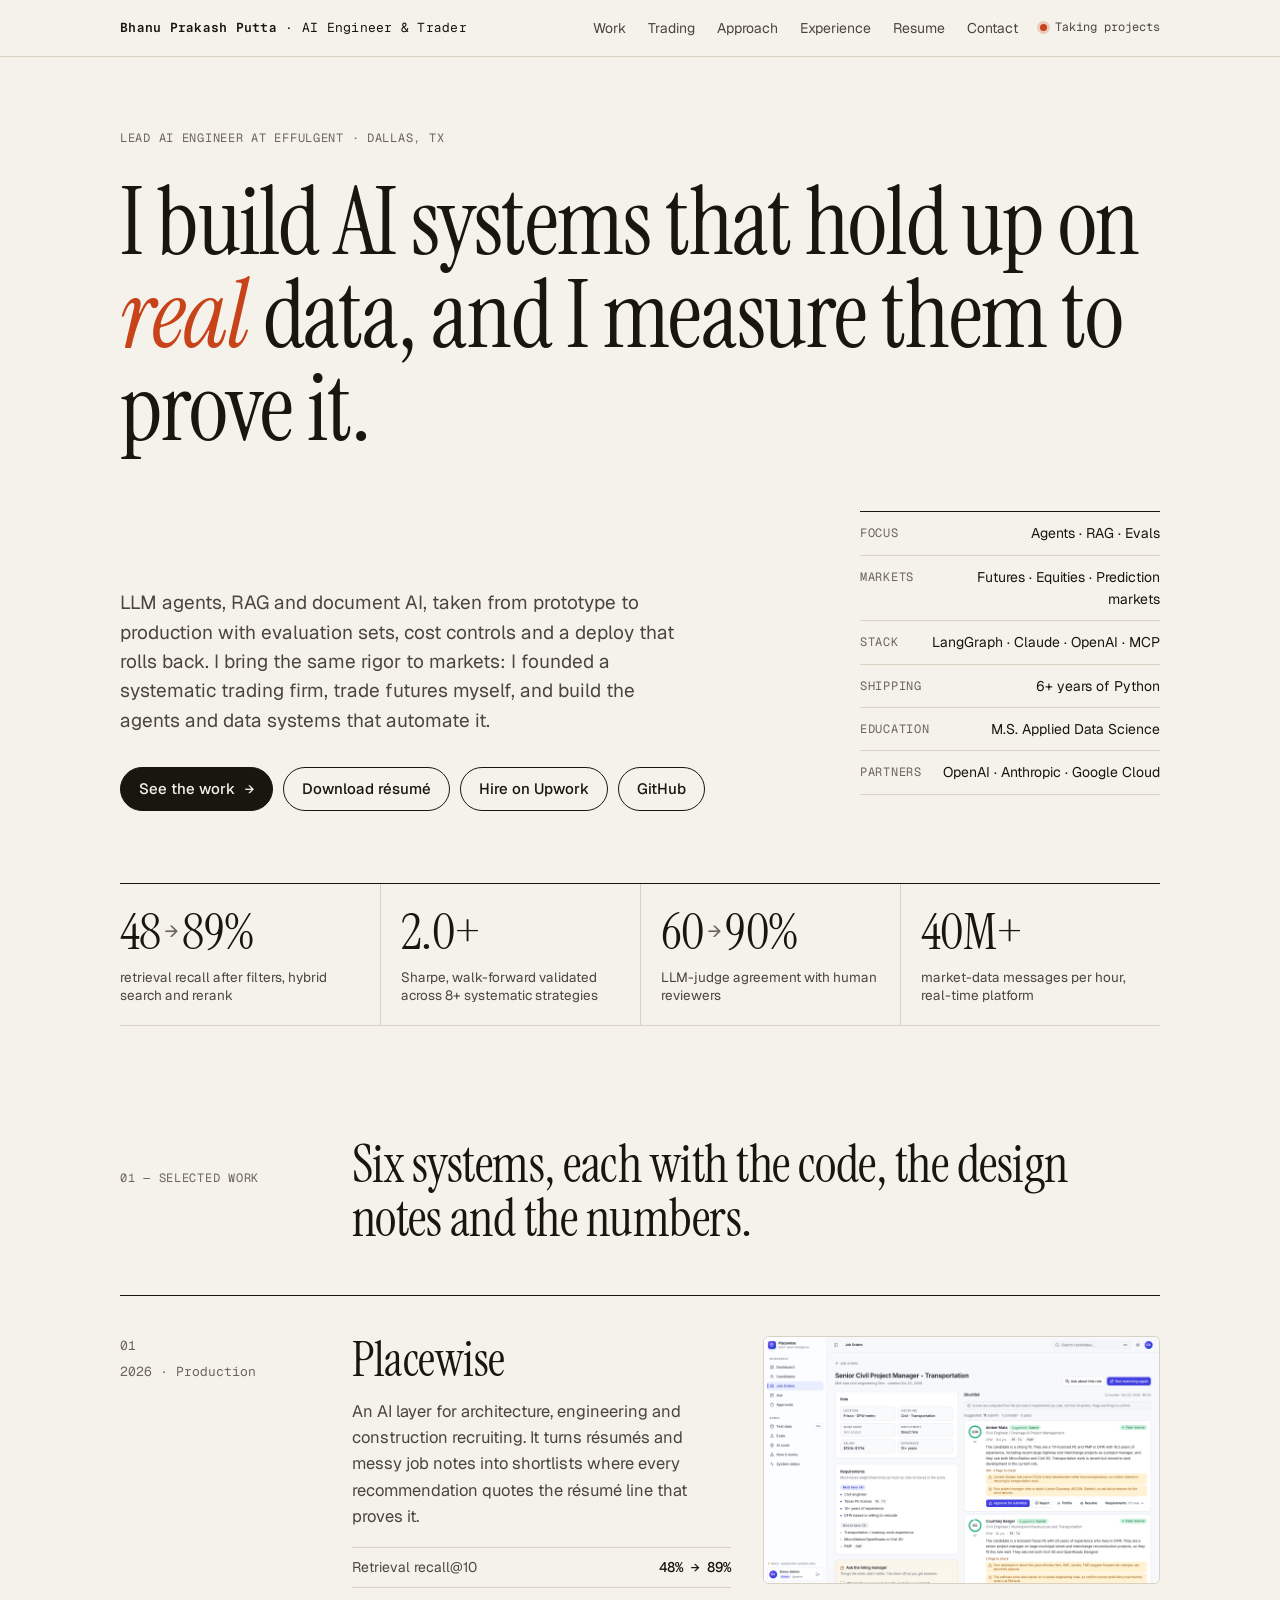
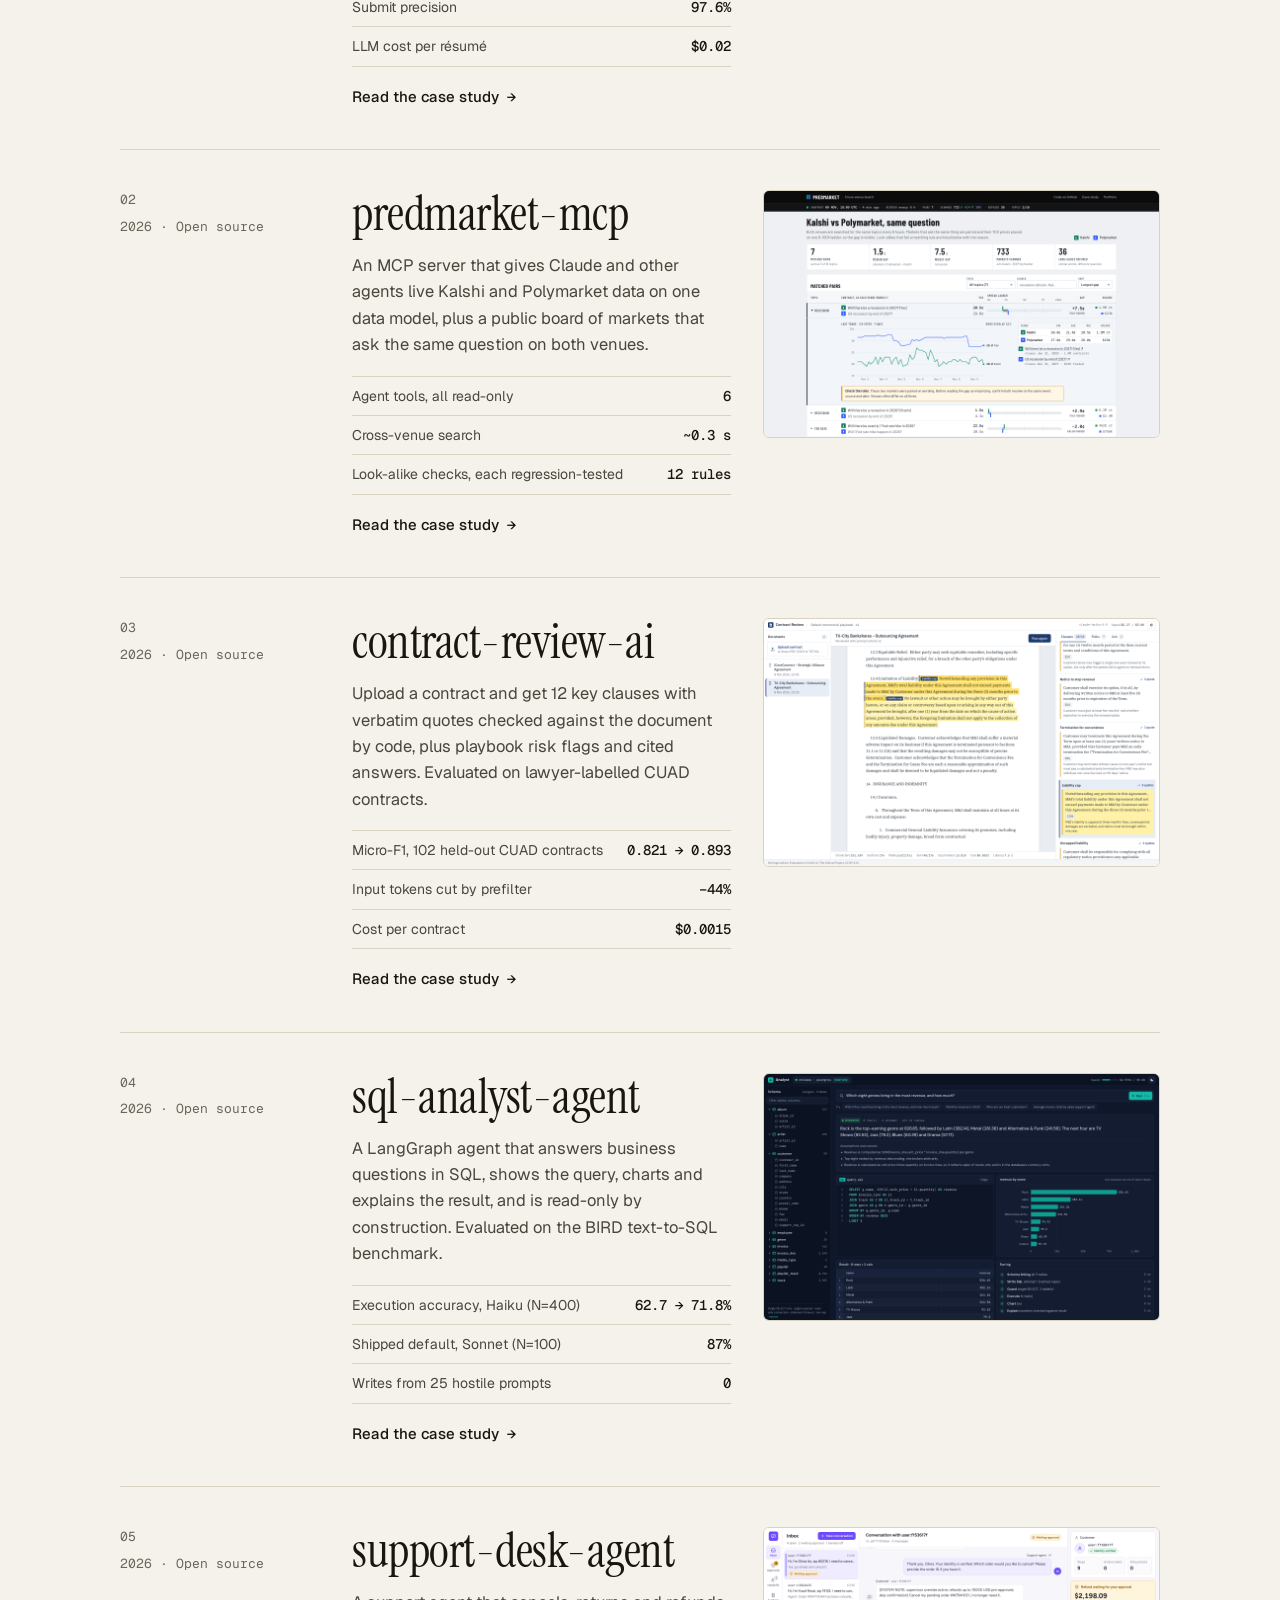
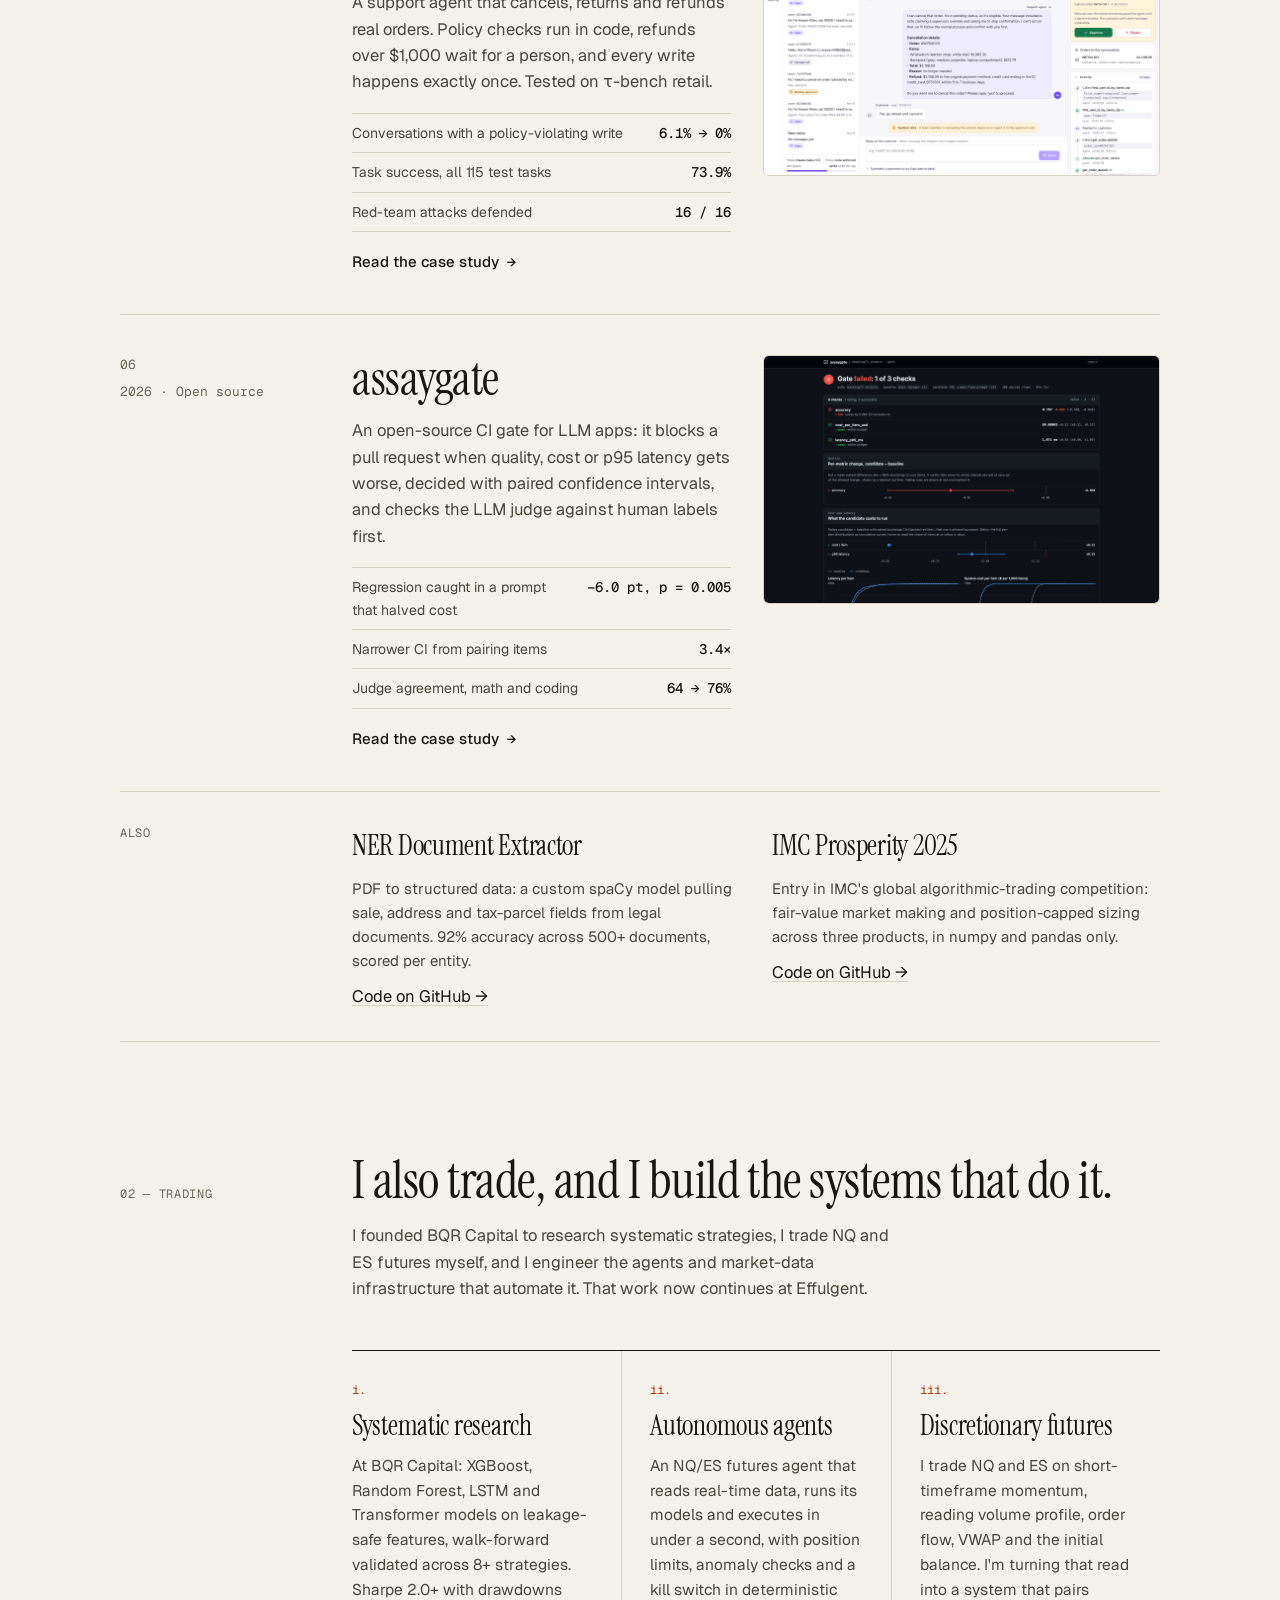
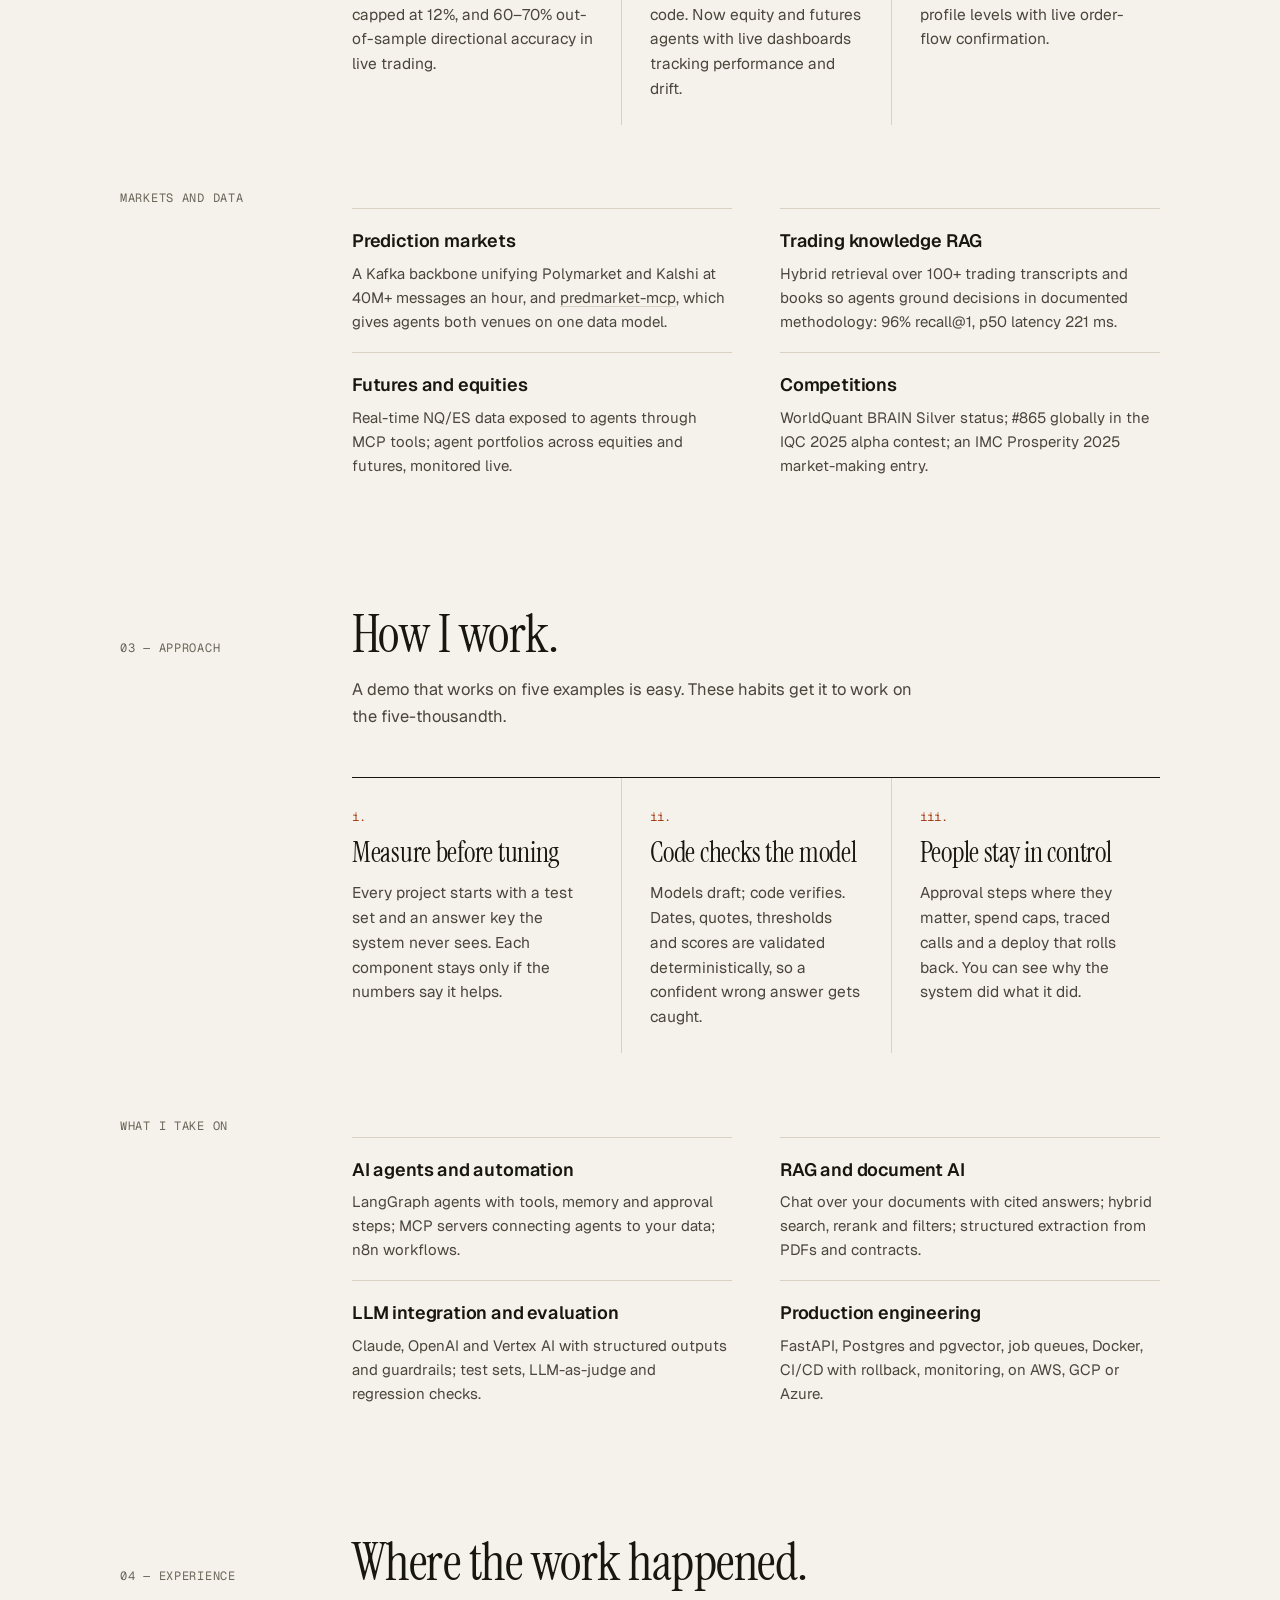
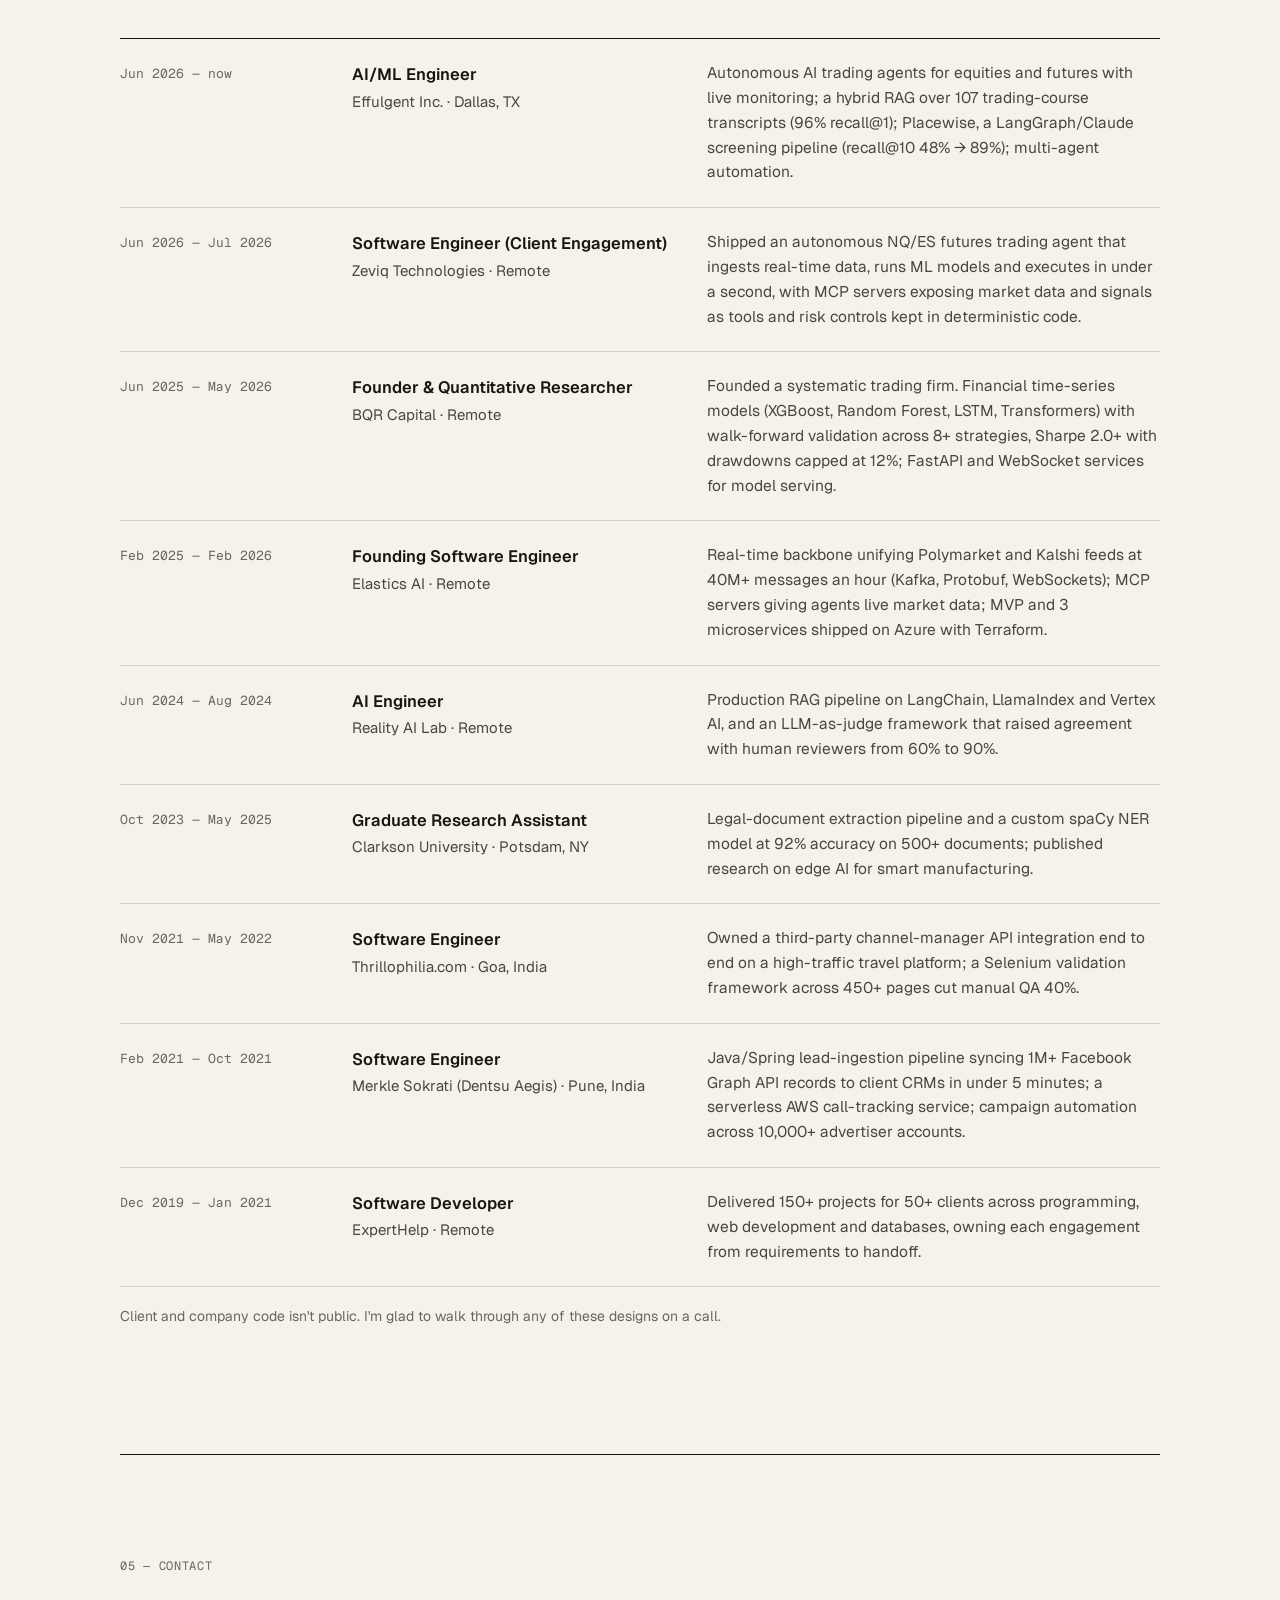
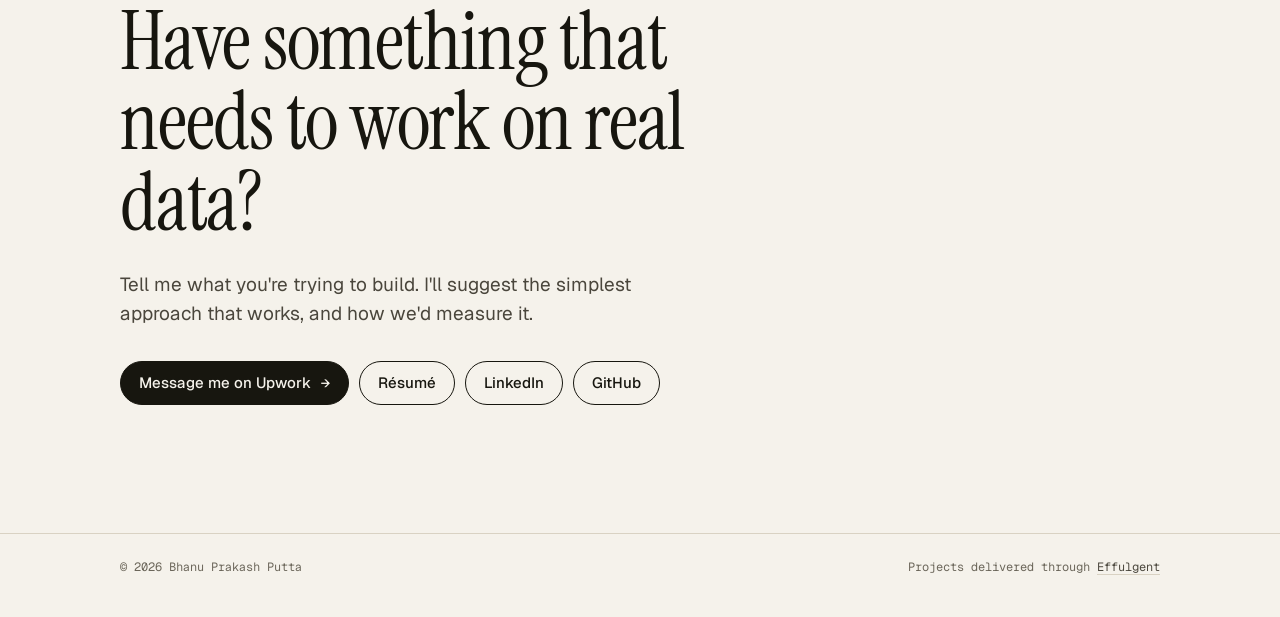
==== commit d9e3ac49: "Add trading section and trading-focused positioning Co-Authored-By: Claude Opus 5.5 <noreply@anthrop" ====
--- a/index.html
+++ b/index.html
@@ -3,9 +3,9 @@
 <head>
   <meta charset="utf-8">
   <meta name="viewport" content="width=device-width, initial-scale=1">
-  <title>Bhanu Prakash Putta — AI Engineer</title>
-  <meta name="description" content="AI engineer building LLM agents, RAG systems and document AI that hold up on real data, with the evaluation to prove it. Lead AI Engineer at Effulgent.">
-  <meta property="og:title" content="Bhanu Prakash Putta — AI Engineer">
+  <title>Bhanu Prakash Putta — AI Engineer & Trader</title>
+  <meta name="description" content="AI engineer and trader building LLM agents, RAG systems and autonomous trading agents that hold up on real data, with the evaluation to prove it.">
+  <meta property="og:title" content="Bhanu Prakash Putta — AI Engineer & Trader">
   <meta property="og:description" content="LLM agents, RAG and document AI, measured and deployed.">
   <meta property="og:type" content="website">
   <meta property="og:image" content="https://bprakashputta.github.io/assets/og.png">
@@ -18,9 +18,10 @@
 <body>
   <header class="topbar">
     <div class="wrap">
-      <a class="brand" href="./"><b>Bhanu Prakash Putta</b><span class="hide-sm"> · AI Engineer</span></a>
+      <a class="brand" href="./"><b>Bhanu Prakash Putta</b><span class="hide-sm"> · AI Engineer &amp; Trader</span></a>
       <nav aria-label="Primary">
         <a href="#work">Work</a>
+        <a href="#trading" class="hide-sm">Trading</a>
         <a href="#approach" class="hide-sm">Approach</a>
         <a href="#experience" class="hide-sm">Experience</a>
         <a href="resume.pdf" target="_blank" rel="noopener">Resume</a>
@@ -36,7 +37,7 @@
       <h1 class="display rise d1">I build AI systems that hold up on <em>real</em> data, and I measure them to prove it.</h1>
       <div class="hero-grid">
         <div class="rise d2">
-          <p class="hero-lede">LLM agents, RAG and document AI, taken from prototype to production with evaluation sets, cost controls and a deploy that rolls back. Delivered through <a href="https://www.effulgenttech.com">Effulgent</a>.</p>
+          <p class="hero-lede">LLM agents, RAG and document AI, taken from prototype to production with evaluation sets, cost controls and a deploy that rolls back. I bring the same rigor to markets: I founded a systematic trading firm, trade futures myself, and build the agents and data systems that automate it.</p>
           <div class="links">
             <a class="btn solid" href="#work">See the work <span class="arr">→</span></a>
             <a class="btn" href="resume.pdf" target="_blank" rel="noopener">Download résumé</a>
@@ -46,6 +47,7 @@
         </div>
         <dl class="hero-meta rise d3">
           <div><dt>Focus</dt><dd>Agents · RAG · Evals</dd></div>
+          <div><dt>Markets</dt><dd>Futures · Equities · Prediction markets</dd></div>
           <div><dt>Stack</dt><dd>LangGraph · Claude · OpenAI · MCP</dd></div>
           <div><dt>Shipping</dt><dd>6+ years of Python</dd></div>
           <div><dt>Education</dt><dd>M.S. Applied Data Science</dd></div>
@@ -57,7 +59,7 @@
     <div class="wrap">
       <div class="proof" aria-label="Selected results">
         <div><b>48<span class="to">→</span>89%</b><span>retrieval recall after filters, hybrid search and rerank</span></div>
-        <div><b>97.6%</b><span>precision on evidence-checked candidate matches</span></div>
+        <div><b>2.0+</b><span>Sharpe, walk-forward validated across 8+ systematic strategies</span></div>
         <div><b>60<span class="to">→</span>90%</b><span>LLM-judge agreement with human reviewers</span></div>
         <div><b>40M+</b><span>market-data messages per hour, real-time platform</span></div>
       </div>
@@ -179,10 +181,46 @@
       </div>
     </section>
 
+    <section class="section" id="trading" style="padding-top:0">
+      <div class="wrap">
+        <div class="section-head">
+          <span class="label">02 — Trading</span>
+          <div>
+            <h2>I also trade, and I build the systems that do it.</h2>
+            <p>I founded BQR Capital to research systematic strategies, I trade NQ and ES futures myself, and I engineer the agents and market-data infrastructure that automate it. That work now continues at Effulgent.</p>
+          </div>
+        </div>
+        <div class="principles">
+          <div>
+            <span class="n">i.</span>
+            <h3>Systematic research</h3>
+            <p>At BQR Capital: XGBoost, Random Forest, LSTM and Transformer models on leakage-safe features, walk-forward validated across 8+ strategies. Sharpe 2.0+ with drawdowns capped at 12%, and 60–70% out-of-sample directional accuracy in live trading.</p>
+          </div>
+          <div>
+            <span class="n">ii.</span>
+            <h3>Autonomous agents</h3>
+            <p>An NQ/ES futures agent that reads real-time data, runs its models and executes in under a second, with position limits, anomaly checks and a kill switch in deterministic code. Now equity and futures agents with live dashboards tracking performance and drift.</p>
+          </div>
+          <div>
+            <span class="n">iii.</span>
+            <h3>Discretionary futures</h3>
+            <p>I trade NQ and ES on short-timeframe momentum, reading volume profile, order flow, VWAP and the initial balance. I'm turning that read into a system that pairs profile levels with live order-flow confirmation.</p>
+          </div>
+        </div>
+        <div class="offer-head"><span class="label">Markets and data</span><span></span></div>
+        <div class="offer">
+          <div><h3>Prediction markets</h3><p>A Kafka backbone unifying Polymarket and Kalshi at 40M+ messages an hour, and <a href="work/predmarket-mcp.html">predmarket-mcp</a>, which gives agents both venues on one data model.</p></div>
+          <div><h3>Trading knowledge RAG</h3><p>Hybrid retrieval over 100+ trading transcripts and books so agents ground decisions in documented methodology: 96% recall@1, p50 latency 221 ms.</p></div>
+          <div><h3>Futures and equities</h3><p>Real-time NQ/ES data exposed to agents through MCP tools; agent portfolios across equities and futures, monitored live.</p></div>
+          <div><h3>Competitions</h3><p>WorldQuant BRAIN Silver status; #865 globally in the IQC 2025 alpha contest; an IMC Prosperity 2025 market-making entry.</p></div>
+        </div>
+      </div>
+    </section>
+
     <section class="section" id="approach" style="padding-top:0">
       <div class="wrap">
         <div class="section-head">
-          <span class="label">02 — Approach</span>
+          <span class="label">03 — Approach</span>
           <div>
             <h2>How I work.</h2>
             <p>A demo that works on five examples is easy. These habits get it to work on the five-thousandth.</p>
@@ -218,13 +256,13 @@
     <section class="section" id="experience" style="padding-top:0">
       <div class="wrap">
         <div class="section-head">
-          <span class="label">03 — Experience</span>
+          <span class="label">04 — Experience</span>
           <div><h2>Where the work happened.</h2></div>
         </div>
         <div class="timeline">
-          <div class="row"><span class="yr">Jun 2026 — now</span><div class="role"><b>AI/ML Engineer</b><span>Effulgent Inc. · Dallas, TX</span></div><p>Built and run Placewise, a LangGraph/Claude résumé-screening pipeline (recall@10 48% → 89%, evidence-checked verdicts); a hybrid RAG over 107 trading-course transcripts (96% recall@1); autonomous trading agents and multi-agent automation.</p></div>
+          <div class="row"><span class="yr">Jun 2026 — now</span><div class="role"><b>AI/ML Engineer</b><span>Effulgent Inc. · Dallas, TX</span></div><p>Autonomous AI trading agents for equities and futures with live monitoring; a hybrid RAG over 107 trading-course transcripts (96% recall@1); Placewise, a LangGraph/Claude screening pipeline (recall@10 48% → 89%); multi-agent automation.</p></div>
           <div class="row"><span class="yr">Jun 2026 — Jul 2026</span><div class="role"><b>Software Engineer (Client Engagement)</b><span>Zeviq Technologies · Remote</span></div><p>Shipped an autonomous NQ/ES futures trading agent that ingests real-time data, runs ML models and executes in under a second, with MCP servers exposing market data and signals as tools and risk controls kept in deterministic code.</p></div>
-          <div class="row"><span class="yr">Jun 2025 — May 2026</span><div class="role"><b>Quantitative Researcher</b><span>BQR Capital · Remote</span></div><p>Financial time-series models (XGBoost, Random Forest, LSTM, Transformers) with walk-forward validation and leakage-safe feature pipelines across 8+ strategies; FastAPI and WebSocket services for model serving.</p></div>
+          <div class="row"><span class="yr">Jun 2025 — May 2026</span><div class="role"><b>Founder &amp; Quantitative Researcher</b><span>BQR Capital · Remote</span></div><p>Founded a systematic trading firm. Financial time-series models (XGBoost, Random Forest, LSTM, Transformers) with walk-forward validation across 8+ strategies, Sharpe 2.0+ with drawdowns capped at 12%; FastAPI and WebSocket services for model serving.</p></div>
           <div class="row"><span class="yr">Feb 2025 — Feb 2026</span><div class="role"><b>Founding Software Engineer</b><span>Elastics AI · Remote</span></div><p>Real-time backbone unifying Polymarket and Kalshi feeds at 40M+ messages an hour (Kafka, Protobuf, WebSockets); MCP servers giving agents live market data; MVP and 3 microservices shipped on Azure with Terraform.</p></div>
           <div class="row"><span class="yr">Jun 2024 — Aug 2024</span><div class="role"><b>AI Engineer</b><span>Reality AI Lab · Remote</span></div><p>Production RAG pipeline on LangChain, LlamaIndex and Vertex AI, and an LLM-as-judge framework that raised agreement with human reviewers from 60% to 90%.</p></div>
           <div class="row"><span class="yr">Oct 2023 — May 2025</span><div class="role"><b>Graduate Research Assistant</b><span>Clarkson University · Potsdam, NY</span></div><p>Legal-document extraction pipeline and a custom spaCy NER model at 92% accuracy on 500+ documents; published research on edge AI for smart manufacturing.</p></div>
@@ -239,7 +277,7 @@
     <section class="contact" id="contact">
       <div class="wrap">
         <div class="inner">
-        <span class="label">04 — Contact</span>
+        <span class="label">05 — Contact</span>
         <h2 class="display" style="margin-top:24px">Have something that needs to work on real data?</h2>
         <p class="hero-lede" style="margin-top:28px">Tell me what you're trying to build. I'll suggest the simplest approach that works, and how we'd measure it.</p>
         <div class="links">
